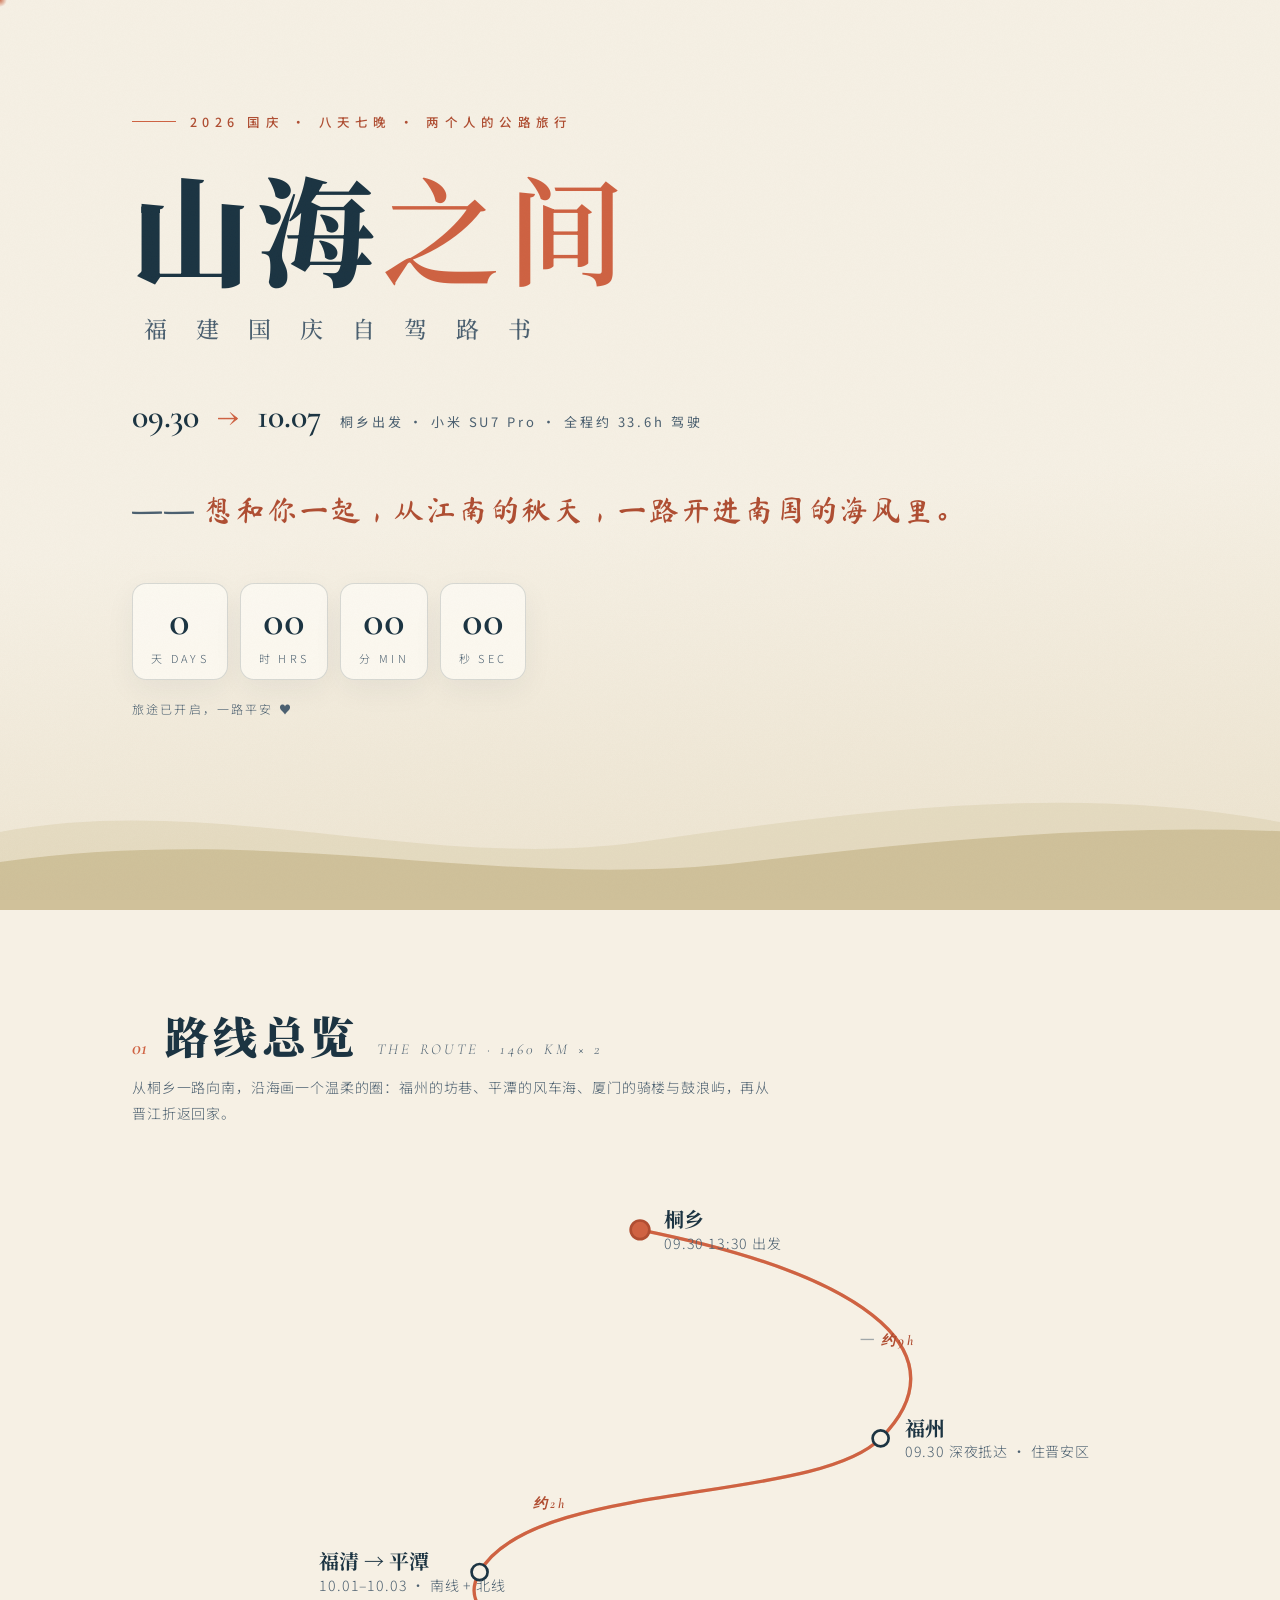
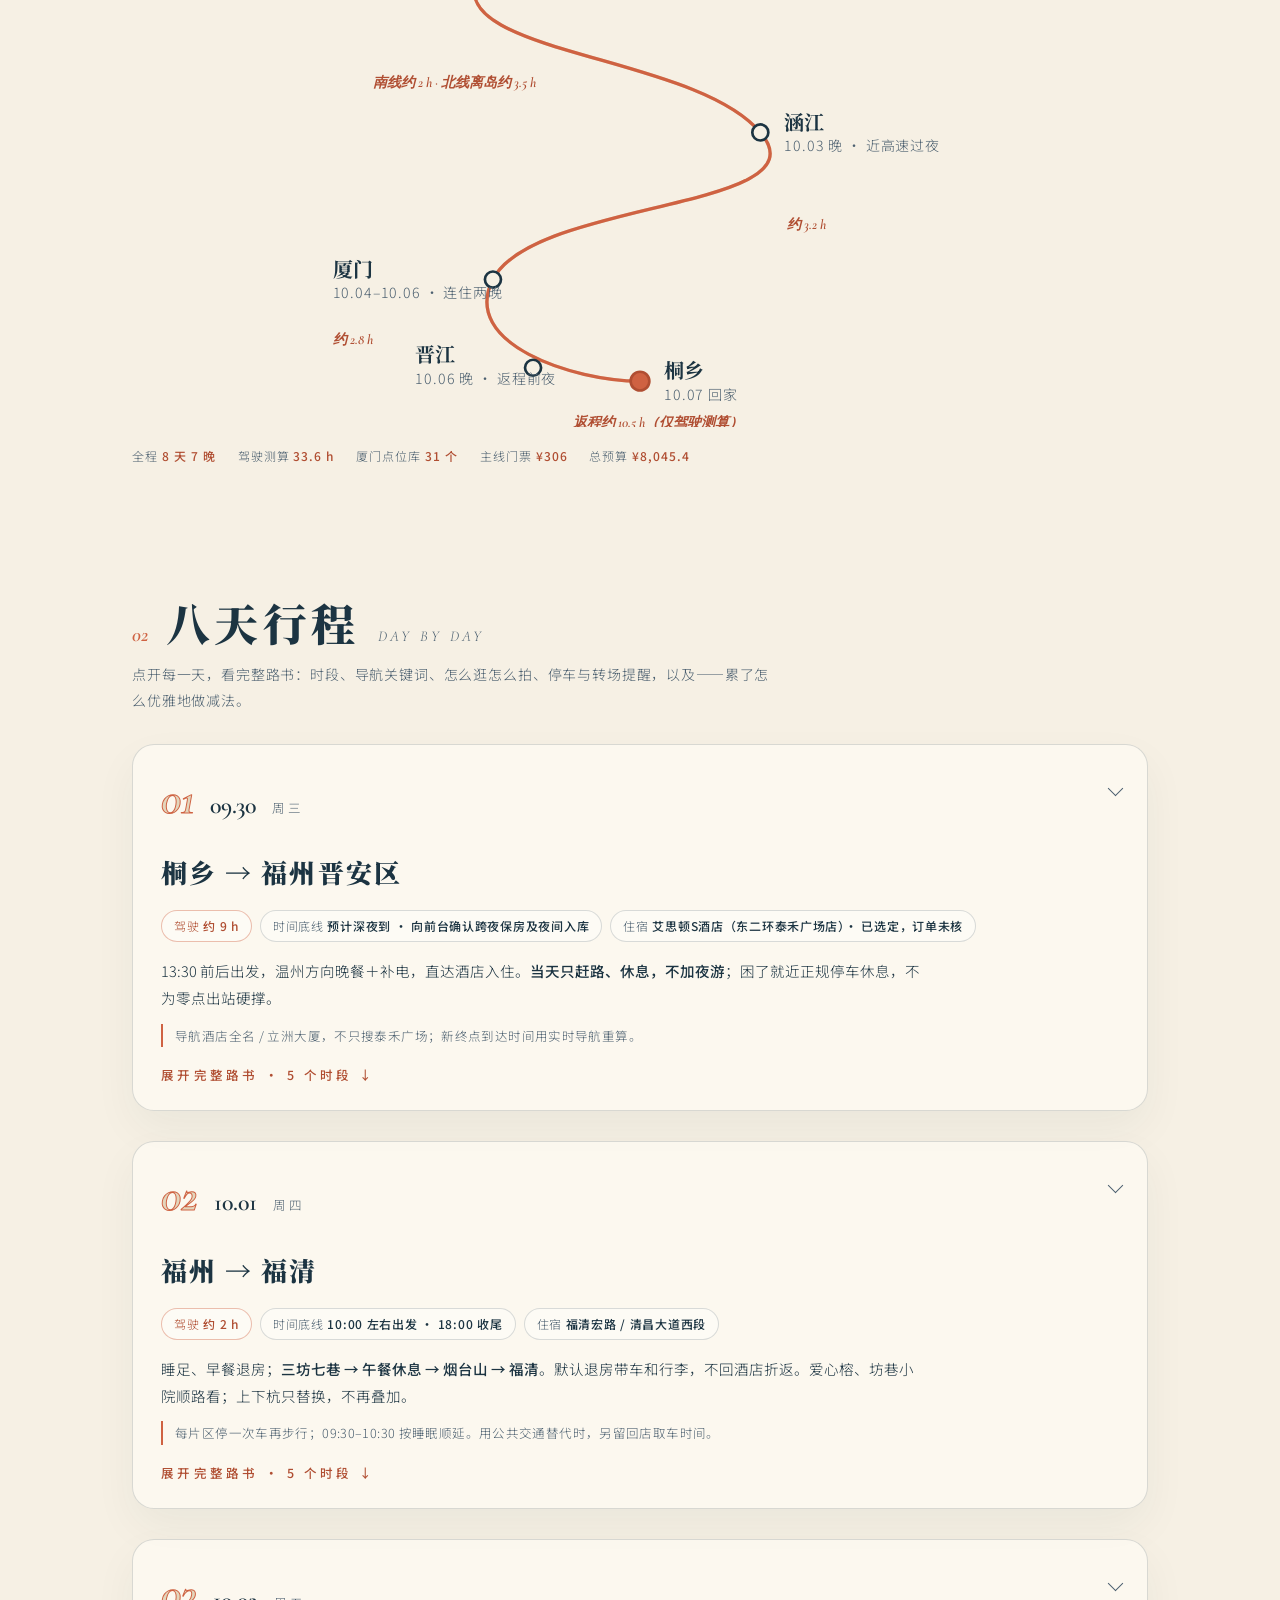
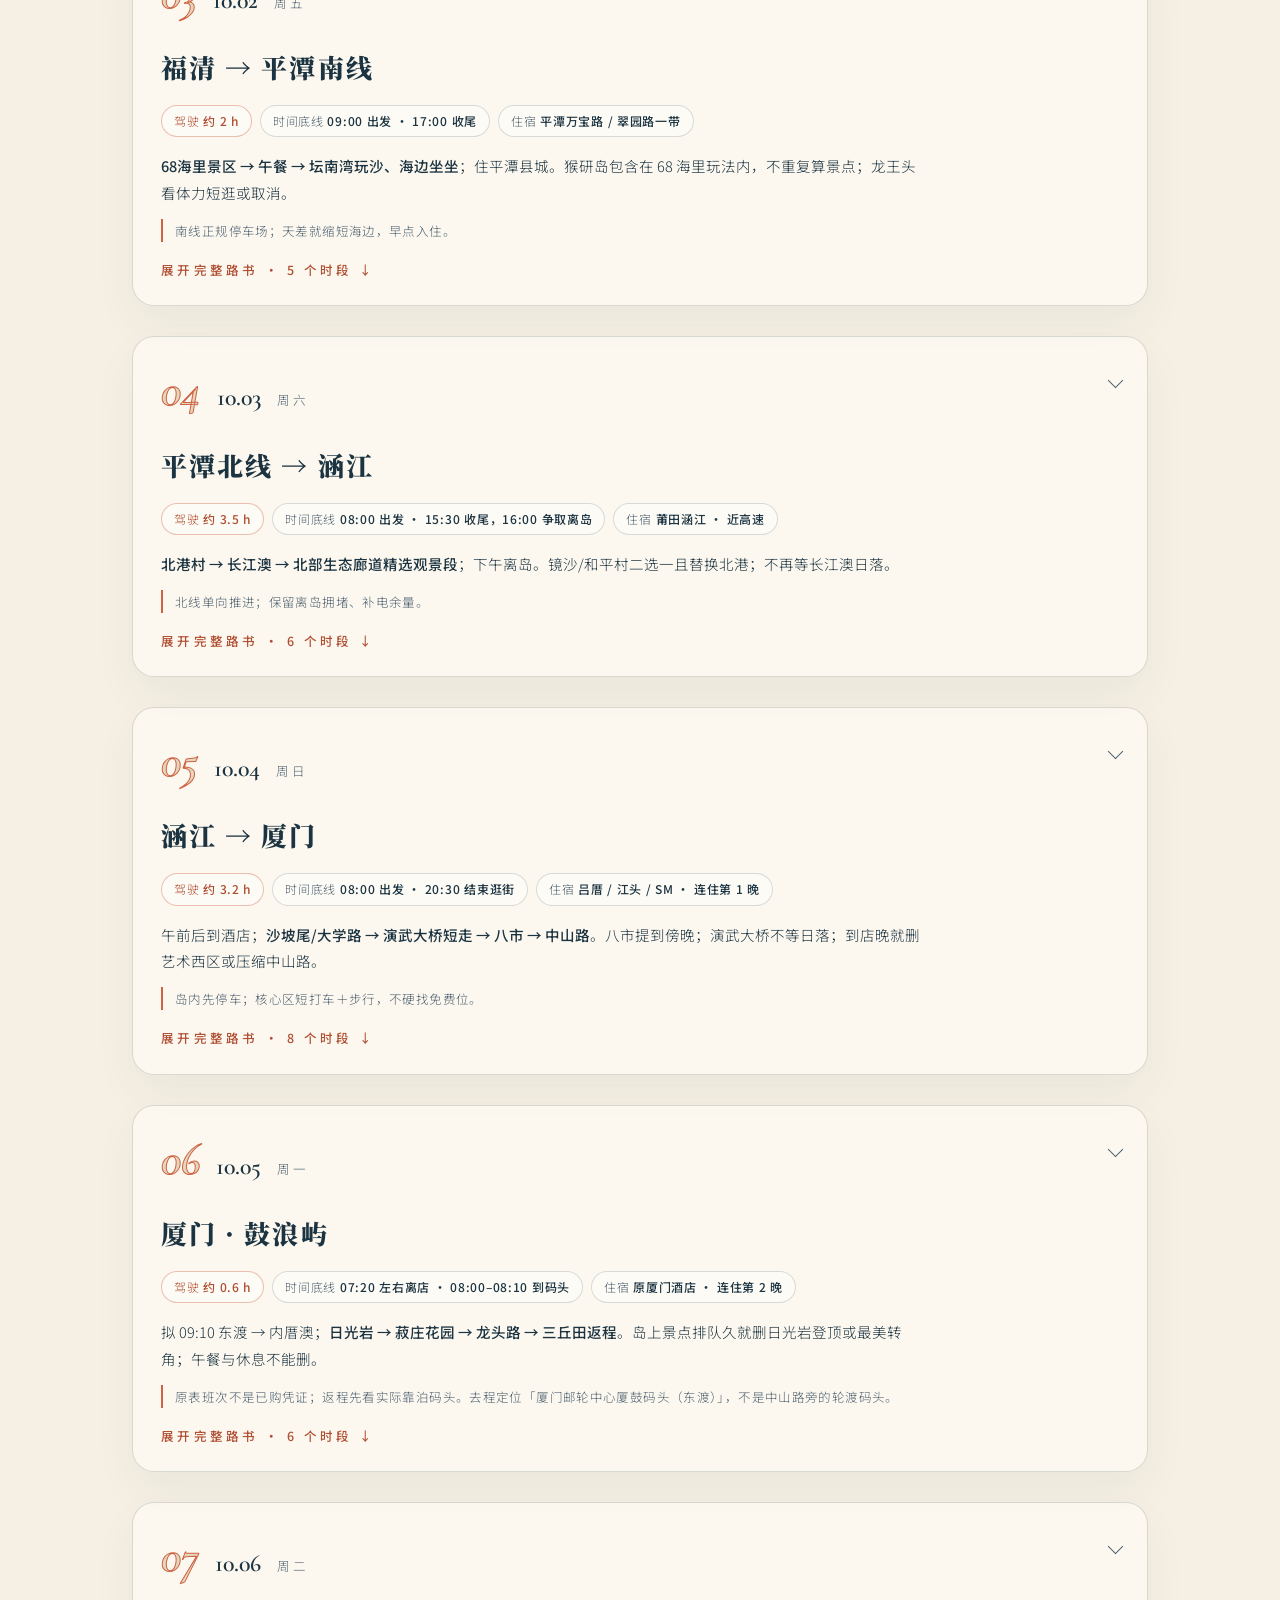
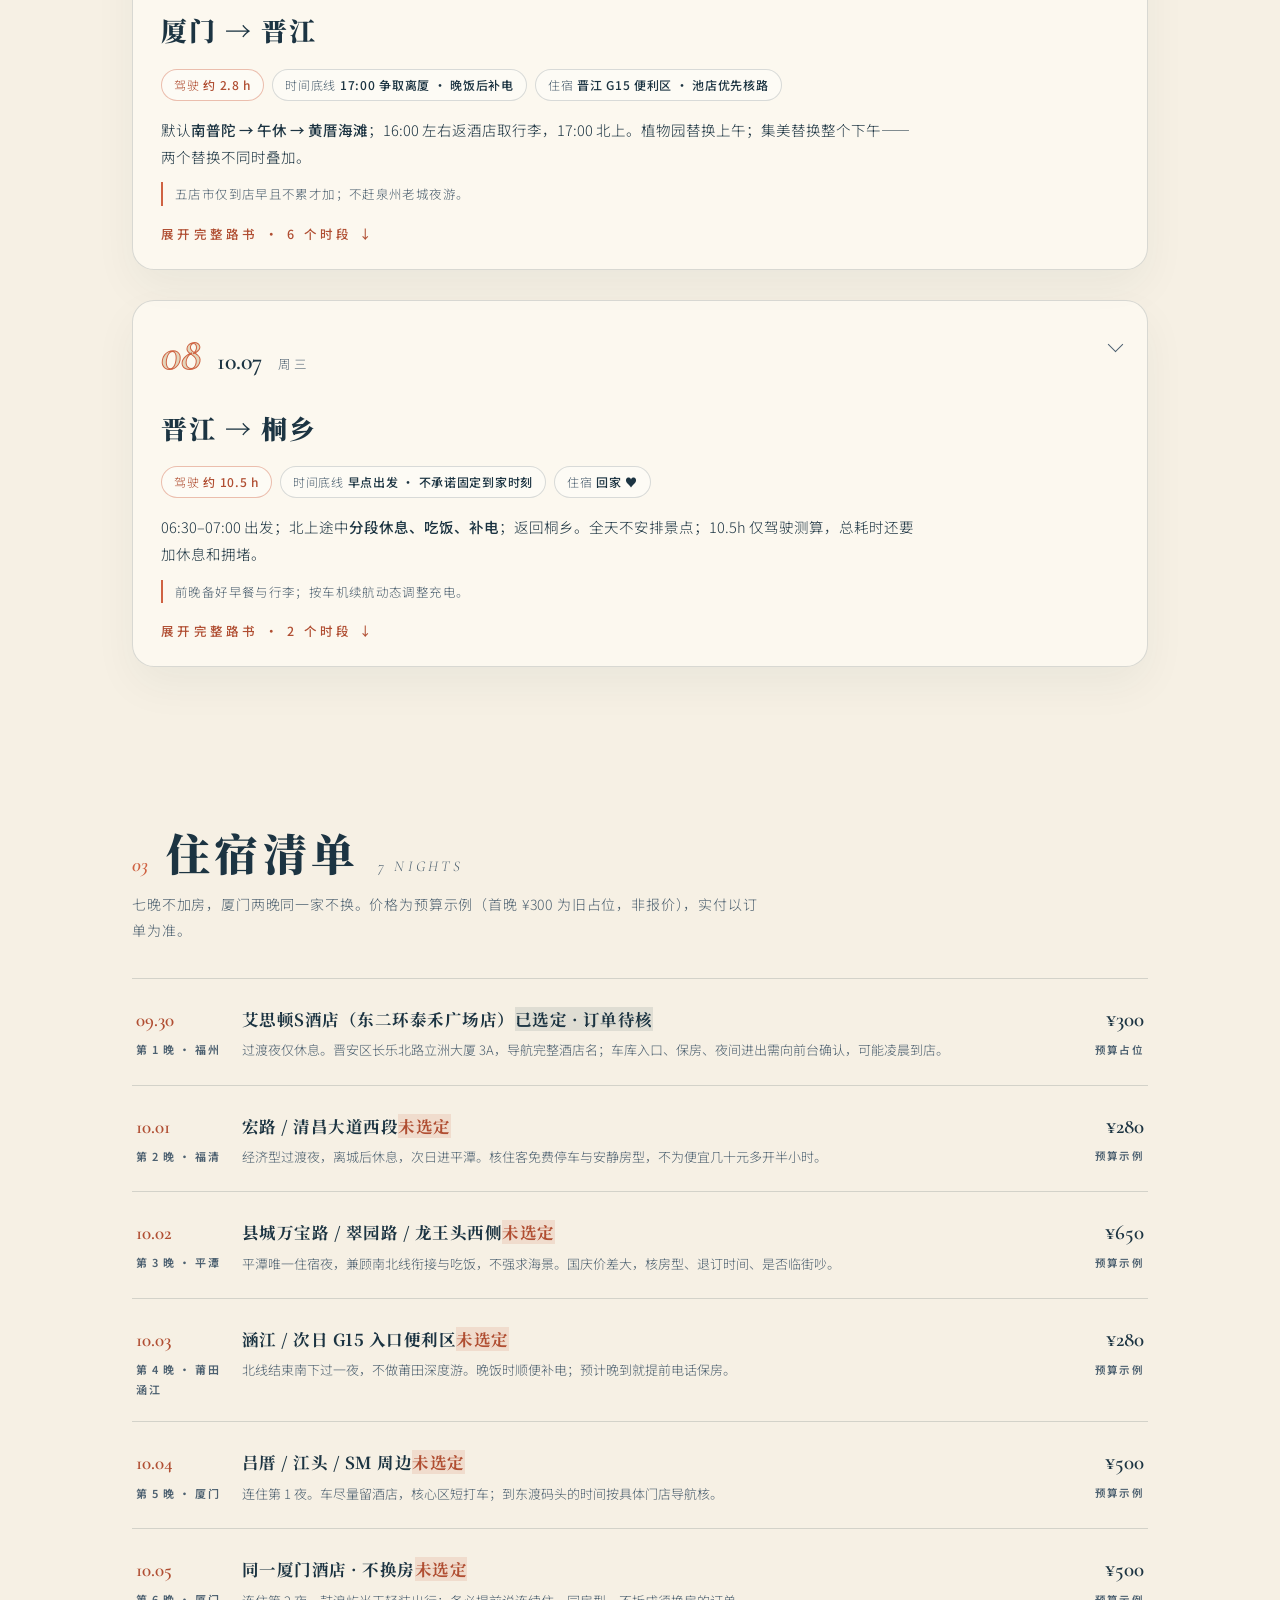
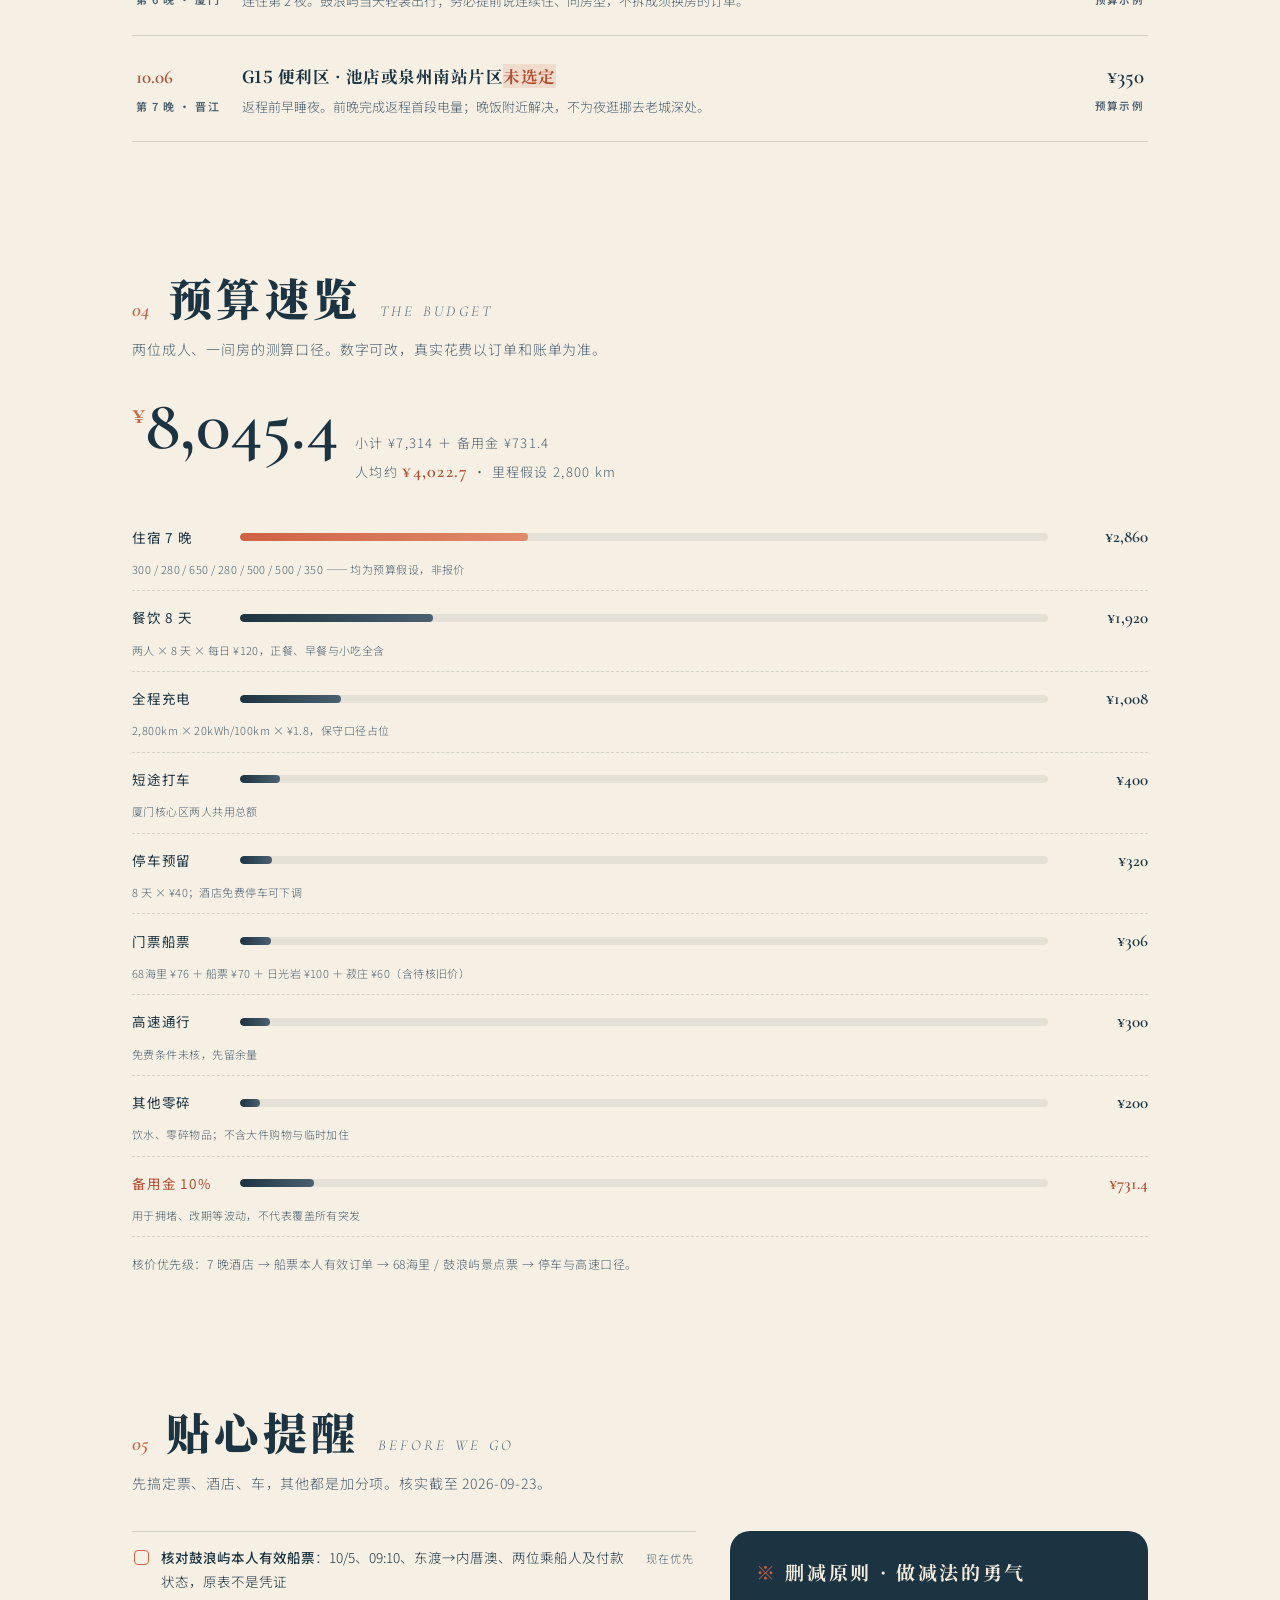
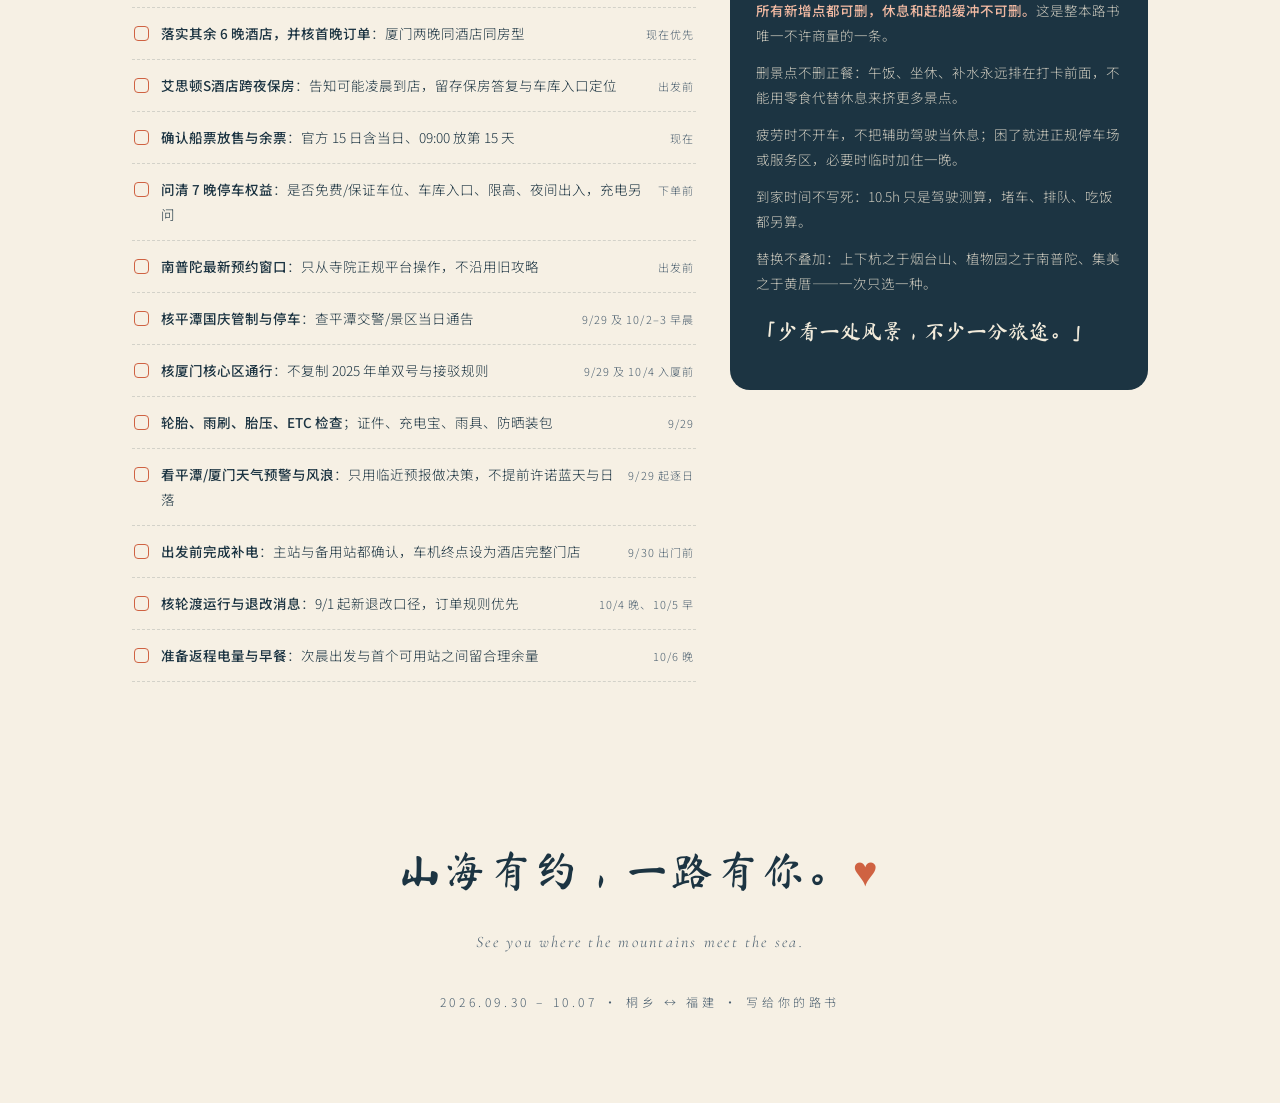
==== index.html @ c83869cd "福建国庆自驾路书 2026" ====
<!DOCTYPE html>
<html lang="zh-CN">
<head>
<meta charset="UTF-8">
<meta name="viewport" content="width=device-width, initial-scale=1.0">
<title>山海之间 · 福建国庆自驾路书 · 2026</title>
<meta name="description" content="2026.09.30–10.07 桐乡往返 · 福州 平潭 厦门 晋江 · 8天7晚自驾路书">
<link rel="preconnect" href="https://fonts.googleapis.com">
<link rel="preconnect" href="https://fonts.gstatic.com" crossorigin>
<link href="https://fonts.googleapis.com/css2?family=Noto+Serif+SC:wght@500;600;700;900&family=Noto+Sans+SC:wght@300;400;500;700&family=Ma+Shan+Zheng&family=Cormorant+Garamond:ital,wght@0,500;0,600;1,500;1,600&display=swap" rel="stylesheet">
<style>
:root{
  --paper:#f6f0e4;
  --paper-2:#efe6d3;
  --ink:#1c3442;
  --ink-deep:#122634;
  --ink-soft:#4c6070;
  --coral:#cf6242;
  --coral-deep:#b04e32;
  --sand:#e3d6bc;
  --line:rgba(28,52,66,.16);
  --serif:'Noto Serif SC',serif;
  --sans:'Noto Sans SC',sans-serif;
  --hand:'Ma Shan Zheng',cursive;
  --latin:'Cormorant Garamond',serif;
}
*{margin:0;padding:0;box-sizing:border-box}
html{scroll-behavior:smooth}
body{
  background:var(--paper);
  color:var(--ink);
  font-family:var(--sans);
  font-weight:300;
  line-height:1.85;
  overflow-x:hidden;
}
body::before{
  content:"";position:fixed;inset:0;z-index:120;pointer-events:none;opacity:.5;
  background-image:url("data:image/svg+xml,%3Csvg xmlns='http://www.w3.org/2000/svg' width='180' height='180'%3E%3Cfilter id='n'%3E%3CfeTurbulence type='fractalNoise' baseFrequency='0.85' numOctaves='2' stitchTiles='stitch'/%3E%3CfeColorMatrix type='matrix' values='0 0 0 0 0.11 0 0 0 0 0.20 0 0 0 0 0.26 0 0 0 0.045 0'/%3E%3C/filter%3E%3Crect width='180' height='180' filter='url(%23n)'/%3E%3C/svg%3E");
}
::selection{background:var(--coral);color:var(--paper)}
h1,h2,h3,h4{font-family:var(--serif);font-weight:700;line-height:1.35}
.num{font-family:var(--latin);font-weight:600}
.hand{font-family:var(--hand)}
a{color:var(--coral-deep);text-decoration:none}
.wrap{max-width:1060px;margin:0 auto;padding:0 22px}
section{scroll-margin-top:84px}

/* ---------- reveal ---------- */
.rv{opacity:0;transform:translateY(34px);transition:opacity .9s cubic-bezier(.19,1,.22,1),transform .9s cubic-bezier(.19,1,.22,1)}
.rv.on{opacity:1;transform:none}
.rv-d1{transition-delay:.08s}.rv-d2{transition-delay:.16s}.rv-d3{transition-delay:.24s}

/* ---------- cursor dot ---------- */
#dot{position:fixed;top:0;left:0;width:14px;height:14px;border-radius:50%;
  background:radial-gradient(circle,rgba(207,98,66,.85),rgba(207,98,66,0) 70%);
  pointer-events:none;z-index:130;transform:translate(-50%,-50%);mix-blend-mode:multiply;
  transition:width .25s,height .25s;display:none}
@media(hover:hover) and (pointer:fine){#dot{display:block}}

/* ---------- top nav ---------- */
#topnav{position:fixed;top:0;left:0;right:0;z-index:100;
  background:rgba(246,240,228,.86);backdrop-filter:blur(10px);-webkit-backdrop-filter:blur(10px);
  border-bottom:1px solid var(--line);transform:translateY(-100%);transition:transform .5s cubic-bezier(.19,1,.22,1)}
#topnav.show{transform:none}
#topnav .bar{max-width:1060px;margin:0 auto;padding:0 16px;height:54px;display:flex;align-items:center;gap:14px;overflow-x:auto;scrollbar-width:none}
#topnav .bar::-webkit-scrollbar{display:none}
#topnav .brand{font-family:var(--serif);font-weight:900;font-size:15px;letter-spacing:.14em;white-space:nowrap;color:var(--ink)}
#topnav .brand em{font-family:var(--latin);font-style:italic;color:var(--coral);font-weight:600}
#topnav a.nl{font-size:12.5px;letter-spacing:.08em;color:var(--ink-soft);white-space:nowrap;padding:4px 8px;border-radius:20px;transition:color .3s,background .3s}
#topnav a.nl:hover{color:var(--coral-deep)}
#topnav a.nl.act{background:var(--ink);color:var(--paper)}
#topnav .sep{width:1px;height:18px;background:var(--line);flex:none}

/* ---------- hero ---------- */
#hero{min-height:100svh;display:flex;flex-direction:column;justify-content:center;position:relative;overflow:hidden;
  background:linear-gradient(175deg,var(--paper) 0%,var(--paper) 55%,#ece2cd 100%)}
#hero .inner{position:relative;z-index:3;padding:110px 22px 190px;max-width:1060px;margin:0 auto;width:100%}
.kicker{display:flex;align-items:center;gap:14px;font-size:12.5px;letter-spacing:.42em;color:var(--coral-deep);font-weight:500;margin-bottom:26px}
.kicker::before{content:"";width:44px;height:1px;background:var(--coral)}
#hero h1{font-size:clamp(46px,11vw,118px);font-weight:900;letter-spacing:.06em;line-height:1.14}
#hero h1 .thin{color:var(--coral);font-weight:600}
#hero .sub{font-family:var(--serif);font-weight:500;font-size:clamp(16px,3.4vw,23px);letter-spacing:.5em;color:var(--ink-soft);margin-top:14px;text-indent:.5em}
#hero .dates{margin-top:36px;display:flex;flex-wrap:wrap;align-items:baseline;gap:10px 18px;font-family:var(--latin);font-size:clamp(22px,5vw,34px);font-weight:600;color:var(--ink)}
#hero .dates .arrow{color:var(--coral);font-style:italic}
#hero .dates .zh{font-family:var(--sans);font-size:13px;letter-spacing:.22em;color:var(--ink-soft);font-weight:400}
#hero .love{margin-top:34px;font-family:var(--hand);font-size:clamp(21px,4.6vw,30px);color:var(--coral-deep);letter-spacing:.06em}
#hero .love::before{content:"—— ";color:var(--ink-soft)}
/* countdown */
#cd{margin-top:44px;display:flex;gap:12px;flex-wrap:wrap;align-items:flex-end}
#cd .cell{background:rgba(255,252,246,.72);border:1px solid var(--line);border-radius:14px;padding:14px 18px 11px;min-width:86px;text-align:center;box-shadow:0 10px 30px rgba(28,52,66,.06)}
#cd .v{font-family:var(--latin);font-size:clamp(30px,6vw,42px);font-weight:600;line-height:1.1;color:var(--ink);font-variant-numeric:tabular-nums}
#cd .l{font-size:11px;letter-spacing:.3em;color:var(--ink-soft);margin-top:4px}
#cd .cap{width:100%;font-size:12px;letter-spacing:.18em;color:var(--ink-soft);margin-top:6px}
/* hero waves */
.waves{position:absolute;left:0;right:0;bottom:-2px;height:190px;z-index:2;pointer-events:none}
.wave{position:absolute;bottom:0;left:0;width:200%;height:100%}
.wave svg{width:100%;height:100%;display:block}
.w1{animation:drift 26s linear infinite;opacity:.5}
.w2{animation:drift 17s linear infinite reverse;opacity:.85}
@keyframes drift{from{transform:translateX(0)}to{transform:translateX(-50%)}}
/* hero entrance */
.e0,.e1,.e2,.e3,.e4,.e5{opacity:0;transform:translateY(30px)}
body.go .e0{animation:rise 1s .15s cubic-bezier(.19,1,.22,1) forwards}
body.go .e1{animation:rise 1.1s .35s cubic-bezier(.19,1,.22,1) forwards}
body.go .e2{animation:rise 1.1s .55s cubic-bezier(.19,1,.22,1) forwards}
body.go .e3{animation:rise 1.1s .75s cubic-bezier(.19,1,.22,1) forwards}
body.go .e4{animation:rise 1.1s .95s cubic-bezier(.19,1,.22,1) forwards}
body.go .e5{animation:rise 1.1s 1.15s cubic-bezier(.19,1,.22,1) forwards}
@keyframes rise{to{opacity:1;transform:none}}

/* ---------- section heads ---------- */
.sec{padding:96px 0 30px}
.sec-head{display:flex;align-items:baseline;gap:18px;flex-wrap:wrap;margin-bottom:8px}
.sec-head .no{font-family:var(--latin);font-style:italic;font-size:20px;color:var(--coral);font-weight:600}
.sec-head h2{font-size:clamp(28px,5.4vw,44px);font-weight:900;letter-spacing:.1em}
.sec-head .en{font-family:var(--latin);font-style:italic;font-size:15px;letter-spacing:.22em;color:var(--ink-soft)}
.sec-sub{font-size:14px;color:var(--ink-soft);letter-spacing:.06em;max-width:640px}

/* ---------- route map ---------- */
#route .mapbox{position:relative;margin-top:44px}
@media(max-width:640px){
  .kicker{letter-spacing:.28em;font-size:11.5px;flex-wrap:wrap}
  #route .mapbox{overflow-x:auto;padding-bottom:8px}
  #routesvg{min-width:600px}
}
#routesvg{width:100%;height:auto;display:block}
#routesvg .track{stroke:var(--sand);stroke-width:2.5;fill:none;stroke-linecap:round}
#routesvg .flow{stroke:var(--coral);stroke-width:2.5;fill:none;stroke-linecap:round;
  stroke-dasharray:2200;stroke-dashoffset:2200;transition:stroke-dashoffset 3.4s cubic-bezier(.4,0,.2,1) .3s}
#route.drawn .flow{stroke-dashoffset:0}
#routesvg .node{fill:var(--paper);stroke:var(--ink);stroke-width:2}
#routesvg .node.c{fill:var(--coral);stroke:var(--coral-deep)}
#routesvg text{font-family:var(--sans);fill:var(--ink)}
#routesvg .t-city{font-size:15px;font-weight:700;font-family:var(--serif)}
#routesvg .t-date{font-size:10.5px;fill:var(--ink-soft);letter-spacing:.06em}
#routesvg .t-h{font-size:10.5px;fill:var(--coral-deep);font-family:var(--latin);font-style:italic;font-weight:600}
#routesvg .tick{stroke:var(--ink-soft);stroke-width:1;opacity:.5}
.rlegend{display:flex;flex-wrap:wrap;gap:8px 22px;margin-top:18px;font-size:12px;color:var(--ink-soft);letter-spacing:.08em}
.rlegend b{color:var(--coral-deep);font-weight:500}

/* ---------- day cards ---------- */
.day{background:rgba(255,252,245,.66);border:1px solid var(--line);border-radius:22px;
  margin:30px 0;overflow:hidden;box-shadow:0 18px 44px rgba(28,52,66,.05);
  transition:box-shadow .5s,opacity .9s cubic-bezier(.19,1,.22,1),transform .9s cubic-bezier(.19,1,.22,1)}
.day:hover{box-shadow:0 26px 60px rgba(28,52,66,.1)}
.day-top{padding:30px 28px 24px;cursor:pointer;position:relative}
.day-top::after{content:"";position:absolute;right:26px;top:38px;width:10px;height:10px;
  border-right:1.6px solid var(--ink-soft);border-bottom:1.6px solid var(--ink-soft);
  transform:rotate(45deg);transition:transform .45s}
.day.open .day-top::after{transform:rotate(225deg) translate(-3px,-3px)}
.day-head{display:flex;align-items:baseline;gap:16px;flex-wrap:wrap}
.day-head .dno{font-family:var(--latin);font-style:italic;font-size:clamp(34px,6vw,46px);font-weight:600;color:var(--sand);line-height:1;-webkit-text-stroke:1px var(--coral)}
.day-head .dt{font-family:var(--latin);font-size:clamp(18px,3.6vw,24px);font-weight:600}
.day-head .wk{font-size:12.5px;color:var(--ink-soft);letter-spacing:.2em}
.day-head .city{font-family:var(--serif);font-weight:900;font-size:clamp(19px,4vw,26px);letter-spacing:.08em;width:100%;margin-top:4px}
.chips{display:flex;flex-wrap:wrap;gap:8px;margin-top:14px}
.chip{font-size:12px;letter-spacing:.06em;padding:4px 12px;border-radius:20px;border:1px solid var(--line);color:var(--ink-soft);background:rgba(255,255,255,.4)}
.chip b{color:var(--ink);font-weight:500}
.chip.c{border-color:rgba(207,98,66,.4);color:var(--coral-deep)}
.chip.c b{color:var(--coral-deep)}
.day-plan{margin-top:16px;font-size:14.5px;max-width:760px}
.day-plan b{font-weight:500}
.day-note{margin-top:12px;font-size:12.5px;color:var(--ink-soft);border-left:2px solid var(--coral);padding-left:12px;letter-spacing:.03em}
.more{margin-top:16px;font-size:12.5px;letter-spacing:.26em;color:var(--coral-deep);font-weight:500}
.day-body{max-height:0;overflow:hidden;transition:max-height .8s cubic-bezier(.4,0,.2,1)}
.day-body-in{padding:4px 28px 30px;border-top:1px dashed var(--line)}
.seg{padding:20px 0 18px;border-bottom:1px dashed var(--line)}
.seg:last-child{border-bottom:none}
.seg-head{display:flex;align-items:baseline;gap:12px;flex-wrap:wrap}
.seg-head .tm{font-family:var(--latin);font-weight:600;font-size:15.5px;color:var(--coral-deep);white-space:nowrap}
.seg-head .kw{font-family:var(--serif);font-weight:700;font-size:15.5px;letter-spacing:.04em}
.seg-head .md{margin-left:auto;font-size:11px;letter-spacing:.14em;color:var(--ink-soft);border:1px solid var(--line);border-radius:14px;padding:2px 10px;white-space:nowrap}
.seg-act{margin-top:8px;font-size:14px;font-weight:400}
.seg-grid{display:grid;grid-template-columns:1fr 1fr;gap:10px 26px;margin-top:10px}
.seg-item{font-size:13px;color:var(--ink-soft)}
.seg-item .tag{display:inline-block;font-size:10.5px;letter-spacing:.2em;color:var(--paper);background:var(--ink);border-radius:4px;padding:1px 8px;margin-right:8px;vertical-align:1px}
.seg-cut{margin-top:12px;background:linear-gradient(90deg,rgba(207,98,66,.09),rgba(207,98,66,.02));
  border:1px solid rgba(207,98,66,.25);border-radius:12px;padding:12px 16px;font-size:13px;color:var(--coral-deep)}
.seg-cut .tag{display:inline-block;font-size:10.5px;letter-spacing:.2em;color:var(--paper);background:var(--coral);border-radius:4px;padding:1px 8px;margin-right:8px;vertical-align:1px}
@media(max-width:640px){.seg-grid{grid-template-columns:1fr}.seg-head .md{margin-left:0}}

/* ---------- hotels ---------- */
.ht{border-top:1px solid var(--line)}
.ht-row{display:grid;grid-template-columns:86px 1fr auto;gap:8px 20px;padding:22px 4px;border-bottom:1px solid var(--line);align-items:baseline;transition:background .4s}
.ht-row:hover{background:rgba(255,252,245,.7)}
.ht-d{font-family:var(--latin);font-weight:600;font-size:19px;color:var(--coral-deep)}
.ht-d small{display:block;font-family:var(--sans);font-size:11px;color:var(--ink-soft);letter-spacing:.14em;margin-top:2px}
.ht-nm{font-family:var(--serif);font-weight:700;font-size:16.5px;letter-spacing:.03em}
.ht-ds{font-size:13px;color:var(--ink-soft);margin-top:4px}
.ht-ds .st{display:inline-block;font-size:11px;letter-spacing:.1em;border-radius:12px;padding:1px 10px;margin-left:8px;vertical-align:1px}
.st.ok{background:rgba(28,52,66,.1);color:var(--ink)}
.st.no{background:rgba(207,98,66,.14);color:var(--coral-deep)}
.ht-pr{font-family:var(--latin);font-weight:600;font-size:21px;text-align:right}
.ht-pr small{display:block;font-family:var(--sans);font-size:10.5px;color:var(--ink-soft);letter-spacing:.12em}
@media(max-width:600px){.ht-row{grid-template-columns:1fr auto}.ht-d{grid-column:1/-1}}

/* ---------- budget ---------- */
#budget .total{display:flex;align-items:baseline;gap:16px;flex-wrap:wrap;margin:26px 0 8px}
#budget .total .amt{font-family:var(--latin);font-weight:600;font-size:clamp(44px,9vw,72px);color:var(--ink);line-height:1}
#budget .total .amt sup{font-size:.38em;color:var(--coral)}
#budget .total .per{font-size:13px;color:var(--ink-soft);letter-spacing:.1em}
#budget .total .per b{font-family:var(--latin);font-size:18px;color:var(--coral-deep);font-weight:600}
.bar-row{display:grid;grid-template-columns:92px 1fr 84px;gap:6px 16px;align-items:center;padding:11px 0;border-bottom:1px dashed var(--line)}
.bar-row .bn{font-size:13.5px;font-weight:400;letter-spacing:.06em}
.bar-row .bnote{font-size:11px;color:var(--ink-soft);grid-column:1/-1;letter-spacing:.04em}
.bar-row .bv{font-family:var(--latin);font-weight:600;font-size:17px;text-align:right}
.bar{height:8px;border-radius:6px;background:rgba(28,52,66,.08);overflow:hidden}
.bar i{display:block;height:100%;width:0;border-radius:6px;background:linear-gradient(90deg,var(--ink),var(--ink-soft));transition:width 1.3s cubic-bezier(.19,1,.22,1)}
.bar-row.hot .bar i{background:linear-gradient(90deg,var(--coral),#e08a6a)}
.bar-row.sub .bv,.bar-row.sub .bn{color:var(--coral-deep)}
#budget .foot{margin-top:16px;font-size:12px;color:var(--ink-soft);letter-spacing:.04em}

/* ---------- tips ---------- */
.tips-grid{display:grid;grid-template-columns:1.35fr 1fr;gap:34px;margin-top:34px}
@media(max-width:760px){.tips-grid{grid-template-columns:1fr}}
.todo{border-top:1px solid var(--line)}
.todo li{list-style:none;display:flex;gap:12px;padding:13px 2px;border-bottom:1px dashed var(--line);font-size:13.5px;align-items:baseline}
.todo li .box{flex:none;width:15px;height:15px;border:1.5px solid var(--coral);border-radius:4px;transform:translateY(2px)}
.todo li .wh{margin-left:auto;flex:none;font-size:11px;color:var(--ink-soft);letter-spacing:.1em;white-space:nowrap}
.todo li b{font-weight:500}
.rules{background:var(--ink);color:#e9e2d2;border-radius:20px;padding:28px 26px;align-self:start;position:sticky;top:84px}
.rules h3{color:#f3ecdc;font-size:19px;letter-spacing:.14em;margin-bottom:14px}
.rules h3::before{content:"※ ";color:var(--coral)}
.rules p{font-size:13.5px;color:rgba(233,226,210,.86);margin-bottom:12px}
.rules p b{color:#f0b9a2;font-weight:500}
.rules .big{font-family:var(--hand);font-size:21px;color:#f3ecdc;margin-top:18px;line-height:1.7}

/* ---------- footer ---------- */
#fin{padding:120px 0 90px;text-align:center;position:relative;overflow:hidden}
#fin .q1{font-family:var(--hand);font-size:clamp(26px,6vw,42px);color:var(--ink);letter-spacing:.08em}
#fin .q2{margin-top:18px;font-family:var(--latin);font-style:italic;font-size:16px;color:var(--ink-soft);letter-spacing:.14em}
#fin .sig{margin-top:34px;font-size:12px;letter-spacing:.3em;color:var(--ink-soft)}
#fin .heart{display:inline-block;color:var(--coral);animation:beat 2.4s ease-in-out infinite;transform-origin:center}
@keyframes beat{0%,100%{transform:scale(1)}12%{transform:scale(1.18)}24%{transform:scale(1)}}
@media(prefers-reduced-motion:reduce){
  *,*::before,*::after{animation-duration:.01ms!important;transition-duration:.01ms!important}
  html{scroll-behavior:auto}
  .rv,.e0,.e1,.e2,.e3,.e4,.e5{opacity:1!important;transform:none!important}
}
</style>
</head>
<body>
<div id="dot"></div>

<nav id="topnav"><div class="bar">
  <span class="brand">山海之间 <em>Fujian 2026</em></span>
  <span class="sep"></span>
  <a class="nl" href="#route" data-spy="route">路线</a>
  <a class="nl" href="#d1" data-spy="d1">D1</a>
  <a class="nl" href="#d2" data-spy="d2">D2</a>
  <a class="nl" href="#d3" data-spy="d3">D3</a>
  <a class="nl" href="#d4" data-spy="d4">D4</a>
  <a class="nl" href="#d5" data-spy="d5">D5</a>
  <a class="nl" href="#d6" data-spy="d6">D6</a>
  <a class="nl" href="#d7" data-spy="d7">D7</a>
  <a class="nl" href="#d8" data-spy="d8">D8</a>
  <span class="sep"></span>
  <a class="nl" href="#stay" data-spy="stay">住宿</a>
  <a class="nl" href="#budget" data-spy="budget">预算</a>
  <a class="nl" href="#tips" data-spy="tips">提醒</a>
</div></nav>

<!-- ================= HERO ================= -->
<header id="hero">
  <div class="inner">
    <p class="kicker e0">2026 国庆 · 八天七晚 · 两个人的公路旅行</p>
    <h1 class="e1">山海<span class="thin">之间</span></h1>
    <p class="sub e2">福 建 国 庆 自 驾 路 书</p>
    <div class="dates e3">
      <span>09.30</span><span class="arrow">→</span><span>10.07</span>
      <span class="zh">桐乡出发 · 小米 SU7 Pro · 全程约 33.6h 驾驶</span>
    </div>
    <p class="love e4">想和你一起，从江南的秋天，一路开进南国的海风里。</p>
    <div id="cd" class="e5">
      <div class="cell"><div class="v" id="cd-d">--</div><div class="l">天 DAYS</div></div>
      <div class="cell"><div class="v" id="cd-h">--</div><div class="l">时 HRS</div></div>
      <div class="cell"><div class="v" id="cd-m">--</div><div class="l">分 MIN</div></div>
      <div class="cell"><div class="v" id="cd-s">--</div><div class="l">秒 SEC</div></div>
      <p class="cap" id="cd-cap">距 9 月 30 日 13:30 出发</p>
    </div>
  </div>
  <div class="waves">
    <div class="wave w1"><svg viewBox="0 0 1440 190" preserveAspectRatio="none"><path d="M0,110 C120,70 240,150 360,120 C480,90 600,60 720,100 C840,140 960,150 1080,110 C1200,70 1320,90 1440,120 L1440,190 L0,190 Z" fill="#dccfae"/></svg></div>
    <div class="wave w2"><svg viewBox="0 0 1440 190" preserveAspectRatio="none"><path d="M0,140 C160,100 280,170 420,140 C560,110 700,90 840,130 C980,170 1100,160 1240,130 C1330,110 1400,120 1440,135 L1440,190 L0,190 Z" fill="#cdbd93"/></svg></div>
  </div>
</header>

<!-- ================= ROUTE ================= -->
<section id="route" class="sec"><div class="wrap">
  <div class="sec-head rv"><span class="no">01</span><h2>路线总览</h2><span class="en">THE ROUTE · 1460 KM × 2</span></div>
  <p class="sec-sub rv rv-d1">从桐乡一路向南，沿海画一个温柔的圈：福州的坊巷、平潭的风车海、厦门的骑楼与鼓浪屿，再从晋江折返回家。</p>
  <div class="mapbox rv rv-d2">
    <svg id="routesvg" viewBox="0 0 760 640" role="img" aria-label="自驾路线图">
      <path class="track" d="M380,44 C560,80 620,140 560,200 C510,250 300,230 260,300 C225,362 420,360 470,420 C520,478 300,470 270,530 C245,578 330,606 380,606"/>
      <path class="flow"  d="M380,44 C560,80 620,140 560,200 C510,250 300,230 260,300 C225,362 420,360 470,420 C520,478 300,470 270,530 C245,578 330,606 380,606"/>
      <g class="nd"><circle class="node c" cx="380" cy="44" r="7"/><text class="t-city" x="398" y="42">桐乡</text><text class="t-date" x="398" y="58">09.30 13:30 出发</text></g>
      <g class="nd"><circle class="node" cx="560" cy="200" r="6"/><text class="t-city" x="578" y="198">福州</text><text class="t-date" x="578" y="214">09.30 深夜抵达 · 住晋安区</text></g>
      <g class="nd"><circle class="node" cx="260" cy="300" r="6"/><text class="t-city" x="140" y="298">福清 → 平潭</text><text class="t-date" x="140" y="314">10.01–10.03 · 南线 + 北线</text></g>
      <g class="nd"><circle class="node" cx="470" cy="420" r="6"/><text class="t-city" x="488" y="418">涵江</text><text class="t-date" x="488" y="434">10.03 晚 · 近高速过夜</text></g>
      <g class="nd"><circle class="node" cx="270" cy="530" r="6"/><text class="t-city" x="150" y="528">厦门</text><text class="t-date" x="150" y="544">10.04–10.06 · 连住两晚</text></g>
      <g class="nd"><circle class="node" cx="300" cy="596" r="6"/><text class="t-city" x="212" y="592">晋江</text><text class="t-date" x="212" y="608">10.06 晚 · 返程前夜</text></g>
      <g class="nd"><circle class="node c" cx="380" cy="606" r="7"/><text class="t-city" x="398" y="604">桐乡</text><text class="t-date" x="398" y="620">10.07 回家</text></g>
      <g class="lg">
        <text class="t-h" x="560" y="130">约 9 h</text><line class="tick" x1="545" y1="126" x2="555" y2="126"/>
        <text class="t-h" x="300" y="252">约 2 h</text>
        <text class="t-h" x="180" y="386">南线约 2 h · 北线离岛约 3.5 h</text>
        <text class="t-h" x="490" y="492">约 3.2 h</text>
        <text class="t-h" x="150" y="578">约 2.8 h</text>
        <text class="t-h" x="330" y="640">返程约 10.5 h（仅驾驶测算）</text>
      </g>
    </svg>
  </div>
  <div class="rlegend rv rv-d3">
    <span>全程 <b>8 天 7 晚</b></span><span>驾驶测算 <b>33.6 h</b></span><span>厦门点位库 <b>31 个</b></span><span>主线门票 <b>¥306</b></span><span>总预算 <b>¥8,045.4</b></span>
  </div>
</div></section>

<!-- ================= DAYS ================= -->
<section id="days" class="sec"><div class="wrap">
  <div class="sec-head rv"><span class="no">02</span><h2>八天行程</h2><span class="en">DAY BY DAY</span></div>
  <p class="sec-sub rv rv-d1">点开每一天，看完整路书：时段、导航关键词、怎么逛怎么拍、停车与转场提醒，以及——累了怎么优雅地做减法。</p>
  <div id="daylist"></div>
</div></section>

<!-- ================= STAY ================= -->
<section id="stay" class="sec"><div class="wrap">
  <div class="sec-head rv"><span class="no">03</span><h2>住宿清单</h2><span class="en">7 NIGHTS</span></div>
  <p class="sec-sub rv rv-d1">七晚不加房，厦门两晚同一家不换。价格为预算示例（首晚 ¥300 为旧占位，非报价），实付以订单为准。</p>
  <div class="ht rv rv-d2" style="margin-top:34px">
    <div class="ht-row"><div class="ht-d">09.30<small>第 1 晚 · 福州</small></div>
      <div><div class="ht-nm">艾思顿S酒店（东二环泰禾广场店）<span class="st ok">已选定 · 订单待核</span></div>
      <div class="ht-ds">过渡夜仅休息。晋安区长乐北路立洲大厦 3A，导航完整酒店名；车库入口、保房、夜间进出需向前台确认，可能凌晨到店。</div></div>
      <div class="ht-pr">¥300<small>预算占位</small></div></div>
    <div class="ht-row"><div class="ht-d">10.01<small>第 2 晚 · 福清</small></div>
      <div><div class="ht-nm">宏路 / 清昌大道西段<span class="st no">未选定</span></div>
      <div class="ht-ds">经济型过渡夜，离城后休息，次日进平潭。核住客免费停车与安静房型，不为便宜几十元多开半小时。</div></div>
      <div class="ht-pr">¥280<small>预算示例</small></div></div>
    <div class="ht-row"><div class="ht-d">10.02<small>第 3 晚 · 平潭</small></div>
      <div><div class="ht-nm">县城万宝路 / 翠园路 / 龙王头西侧<span class="st no">未选定</span></div>
      <div class="ht-ds">平潭唯一住宿夜，兼顾南北线衔接与吃饭，不强求海景。国庆价差大，核房型、退订时间、是否临街吵。</div></div>
      <div class="ht-pr">¥650<small>预算示例</small></div></div>
    <div class="ht-row"><div class="ht-d">10.03<small>第 4 晚 · 莆田涵江</small></div>
      <div><div class="ht-nm">涵江 / 次日 G15 入口便利区<span class="st no">未选定</span></div>
      <div class="ht-ds">北线结束南下过一夜，不做莆田深度游。晚饭时顺便补电；预计晚到就提前电话保房。</div></div>
      <div class="ht-pr">¥280<small>预算示例</small></div></div>
    <div class="ht-row"><div class="ht-d">10.04<small>第 5 晚 · 厦门</small></div>
      <div><div class="ht-nm">吕厝 / 江头 / SM 周边<span class="st no">未选定</span></div>
      <div class="ht-ds">连住第 1 夜。车尽量留酒店，核心区短打车；到东渡码头的时间按具体门店导航核。</div></div>
      <div class="ht-pr">¥500<small>预算示例</small></div></div>
    <div class="ht-row"><div class="ht-d">10.05<small>第 6 晚 · 厦门</small></div>
      <div><div class="ht-nm">同一厦门酒店 · 不换房<span class="st no">未选定</span></div>
      <div class="ht-ds">连住第 2 夜。鼓浪屿当天轻装出行；务必提前说连续住、同房型，不拆成须换房的订单。</div></div>
      <div class="ht-pr">¥500<small>预算示例</small></div></div>
    <div class="ht-row"><div class="ht-d">10.06<small>第 7 晚 · 晋江</small></div>
      <div><div class="ht-nm">G15 便利区 · 池店或泉州南站片区<span class="st no">未选定</span></div>
      <div class="ht-ds">返程前早睡夜。前晚完成返程首段电量；晚饭附近解决，不为夜逛挪去老城深处。</div></div>
      <div class="ht-pr">¥350<small>预算示例</small></div></div>
  </div>
</div></section>

<!-- ================= BUDGET ================= -->
<section id="budget" class="sec"><div class="wrap">
  <div class="sec-head rv"><span class="no">04</span><h2>预算速览</h2><span class="en">THE BUDGET</span></div>
  <p class="sec-sub rv rv-d1">两位成人、一间房的测算口径。数字可改，真实花费以订单和账单为准。</p>
  <div class="total rv rv-d2">
    <div class="amt"><sup>¥</sup>8,045.4</div>
    <div class="per">小计 ¥7,314 ＋ 备用金 ¥731.4<br>人均约 <b>¥4,022.7</b> · 里程假设 2,800 km</div>
  </div>
  <div id="bars" class="rv rv-d3" style="margin-top:22px">
    <div class="bar-row hot"><span class="bn">住宿 7 晚</span><div class="bar"><i data-w="35.6"></i></div><span class="bv">¥2,860</span><span class="bnote">300 / 280 / 650 / 280 / 500 / 500 / 350 —— 均为预算假设，非报价</span></div>
    <div class="bar-row"><span class="bn">餐饮 8 天</span><div class="bar"><i data-w="23.9"></i></div><span class="bv">¥1,920</span><span class="bnote">两人 × 8 天 × 每日 ¥120，正餐、早餐与小吃全含</span></div>
    <div class="bar-row"><span class="bn">全程充电</span><div class="bar"><i data-w="12.5"></i></div><span class="bv">¥1,008</span><span class="bnote">2,800km × 20kWh/100km × ¥1.8，保守口径占位</span></div>
    <div class="bar-row"><span class="bn">短途打车</span><div class="bar"><i data-w="5.0"></i></div><span class="bv">¥400</span><span class="bnote">厦门核心区两人共用总额</span></div>
    <div class="bar-row"><span class="bn">停车预留</span><div class="bar"><i data-w="4.0"></i></div><span class="bv">¥320</span><span class="bnote">8 天 × ¥40；酒店免费停车可下调</span></div>
    <div class="bar-row"><span class="bn">门票船票</span><div class="bar"><i data-w="3.8"></i></div><span class="bv">¥306</span><span class="bnote">68海里 ¥76 ＋ 船票 ¥70 ＋ 日光岩 ¥100 ＋ 菽庄 ¥60（含待核旧价）</span></div>
    <div class="bar-row"><span class="bn">高速通行</span><div class="bar"><i data-w="3.7"></i></div><span class="bv">¥300</span><span class="bnote">免费条件未核，先留余量</span></div>
    <div class="bar-row"><span class="bn">其他零碎</span><div class="bar"><i data-w="2.5"></i></div><span class="bv">¥200</span><span class="bnote">饮水、零碎物品；不含大件购物与临时加住</span></div>
    <div class="bar-row sub"><span class="bn">备用金 10%</span><div class="bar"><i data-w="9.1"></i></div><span class="bv">¥731.4</span><span class="bnote">用于拥堵、改期等波动，不代表覆盖所有突发</span></div>
  </div>
  <p class="foot rv">核价优先级：7 晚酒店 → 船票本人有效订单 → 68海里 / 鼓浪屿景点票 → 停车与高速口径。</p>
</div></section>

<!-- ================= TIPS ================= -->
<section id="tips" class="sec"><div class="wrap">
  <div class="sec-head rv"><span class="no">05</span><h2>贴心提醒</h2><span class="en">BEFORE WE GO</span></div>
  <p class="sec-sub rv rv-d1">先搞定票、酒店、车，其他都是加分项。核实截至 2026-09-23。</p>
  <div class="tips-grid">
    <ul class="todo rv rv-d2">
      <li><span class="box"></span><span><b>核对鼓浪屿本人有效船票</b>：10/5、09:10、东渡→内厝澳、两位乘船人及付款状态，原表不是凭证</span><span class="wh">现在优先</span></li>
      <li><span class="box"></span><span><b>落实其余 6 晚酒店，并核首晚订单</b>：厦门两晚同酒店同房型</span><span class="wh">现在优先</span></li>
      <li><span class="box"></span><span><b>艾思顿S酒店跨夜保房</b>：告知可能凌晨到店，留存保房答复与车库入口定位</span><span class="wh">出发前</span></li>
      <li><span class="box"></span><span><b>确认船票放售与余票</b>：官方 15 日含当日、09:00 放第 15 天</span><span class="wh">现在</span></li>
      <li><span class="box"></span><span><b>问清 7 晚停车权益</b>：是否免费/保证车位、车库入口、限高、夜间出入，充电另问</span><span class="wh">下单前</span></li>
      <li><span class="box"></span><span><b>南普陀最新预约窗口</b>：只从寺院正规平台操作，不沿用旧攻略</span><span class="wh">出发前</span></li>
      <li><span class="box"></span><span><b>核平潭国庆管制与停车</b>：查平潭交警/景区当日通告</span><span class="wh">9/29 及 10/2–3 早晨</span></li>
      <li><span class="box"></span><span><b>核厦门核心区通行</b>：不复制 2025 年单双号与接驳规则</span><span class="wh">9/29 及 10/4 入厦前</span></li>
      <li><span class="box"></span><span><b>轮胎、雨刷、胎压、ETC 检查</b>；证件、充电宝、雨具、防晒装包</span><span class="wh">9/29</span></li>
      <li><span class="box"></span><span><b>看平潭/厦门天气预警与风浪</b>：只用临近预报做决策，不提前许诺蓝天与日落</span><span class="wh">9/29 起逐日</span></li>
      <li><span class="box"></span><span><b>出发前完成补电</b>：主站与备用站都确认，车机终点设为酒店完整门店</span><span class="wh">9/30 出门前</span></li>
      <li><span class="box"></span><span><b>核轮渡运行与退改消息</b>：9/1 起新退改口径，订单规则优先</span><span class="wh">10/4 晚、10/5 早</span></li>
      <li><span class="box"></span><span><b>准备返程电量与早餐</b>：次晨出发与首个可用站之间留合理余量</span><span class="wh">10/6 晚</span></li>
    </ul>
    <aside class="rules rv rv-d3">
      <h3>删减原则 · 做减法的勇气</h3>
      <p><b>所有新增点都可删，休息和赶船缓冲不可删。</b>这是整本路书唯一不许商量的一条。</p>
      <p>删景点不删正餐：午饭、坐休、补水永远排在打卡前面，不能用零食代替休息来挤更多景点。</p>
      <p>疲劳时不开车，不把辅助驾驶当休息；困了就进正规停车场或服务区，必要时临时加住一晚。</p>
      <p>到家时间不写死：10.5h 只是驾驶测算，堵车、排队、吃饭都另算。</p>
      <p>替换不叠加：上下杭之于烟台山、植物园之于南普陀、集美之于黄厝——一次只选一种。</p>
      <p class="big">「少看一处风景，不少一分旅途。」</p>
    </aside>
  </div>
</div></section>

<!-- ================= FIN ================= -->
<footer id="fin"><div class="wrap">
  <p class="q1 rv">山海有约，一路有你。<span class="heart">♥</span></p>
  <p class="q2 rv rv-d1">See you where the mountains meet the sea.</p>
  <p class="sig rv rv-d2">2026.09.30 – 10.07 · 桐乡 ↔ 福建 · 写给你的路书</p>
</div></footer>

<script>
/* ============ 数据：8 天 · 43 段路书（源自 Excel《每日详细路书》） ============ */
const DAYS=[
{id:'d1',no:'01',date:'09.30',wk:'周三',city:'桐乡 → 福州晋安区',drive:'约 9 h',stay:'艾思顿S酒店（东二环泰禾广场店）· 已选定，订单未核',line:'预计深夜到 · 向前台确认跨夜保房及夜间入库',
 plan:'13:30 前后出发，温州方向晚餐＋补电，直达酒店入住。<b>当天只赶路、休息，不加夜游</b>；困了就近正规停车休息，不为零点出站硬撑。',
 note:'导航酒店全名 / 立洲大厦，不只搜泰禾广场；新终点到达时间用实时导航重算。',
 segs:[
  {tm:'出发前',kw:'桐乡 / 常用快充站',md:'自驾',act:'车辆、行李、订单检查',play:'带证件、充电线、薄外套；联系艾思顿S酒店，核 9/30 入住、10/1 退房，可能凌晨到店并确认保房；索取车库入口定位。',park:'出发前补电；车机目的地改为酒店完整门店，不再用福州北作终点。',cut:'疲劳或出发推迟：改住更近的正规酒店，10/1 少玩一个片区。'},
  {tm:'13:30–18:00',kw:'桐乡 → 温州方向',md:'自驾',act:'第一段驾驶，途中自主休息',play:'每到休息区先判断人是否累，再判断电是否够；不把车机辅助驾驶当休息。',park:'选择导航顺路、有备用桩的服务区。',cut:'拥堵时不为了所谓最优电价绕远。'},
  {tm:'18:00–19:00',kw:'温州 / 乐清方向服务区',md:'步行+充电',act:'晚饭、补电合并',play:'先看排队再停车；当前站等待明显较久且电量允许，换已确认可用的下一站。',park:'预备下一处可用快充；这里不是固定必停站。',cut:'充电完成也要休息够，不按充电速度催驾驶员。'},
  {tm:'19:00 后',kw:'温州方向 → 宁德方向 → 福州晋安区',md:'自驾',act:'继续南下；需要时加一次短充',play:'宁德仅作动态备用补电区域；按新酒店终点重算到达时间。市区入口和停车预留 30–60 分钟。',park:'宁可提前补电；不把电量压到只够一处站。',cut:'疲劳时先在服务区休息或就近住宿，并联系酒店处理保房/退改；不因选定酒店而硬撑。'},
  {tm:'深夜 · 按实况',kw:'艾思顿S酒店（长乐北路立洲大厦3A）',md:'自驾',act:'办理入住、睡觉；不安排夜游',play:'可能过零点到店，出发前让前台明确保房；含早、房型和订单付款仍待核。',park:'按前台发的车库入口入场；免费、空位、限高及夜间进出均需确认，不能只导航泰禾广场。',cut:'到得早也只在附近简单吃饭/休息；晚到不赶景点。酒店是否有充电桩尚未确认。'}
 ]},
{id:'d2',no:'02',date:'10.01',wk:'周四',city:'福州 → 福清',drive:'约 2 h',stay:'福清宏路 / 清昌大道西段',line:'10:00 左右出发 · 18:00 收尾',
 plan:'睡足、早餐退房；<b>三坊七巷 → 午餐休息 → 烟台山 → 福清</b>。默认退房带车和行李，不回酒店折返。爱心榕、坊巷小院顺路看；上下杭只替换，不再叠加。',
 note:'每片区停一次车再步行；09:30–10:30 按睡眠顺延。用公共交通替代时，另留回店取车时间。',
 segs:[
  {tm:'09:30–10:30',kw:'酒店 → 三坊七巷外围正规停车场',md:'自驾',act:'睡足、早餐、退房后出发',play:'昨晚晚到则顺延，不因住在市区就强行早起。早餐是否包含按订单核；贵重物品随身带。',park:'停车满就换外围备选，耗时看实时导航。',cut:'11:30 后才出发就缩短三坊七巷，或与烟台山二选一；不压午饭和坐休。'},
  {tm:'10:30–13:00',kw:'三坊七巷 / 南后街',md:'步行',act:'坊巷慢逛',play:'南后街看整体街景，挑一两条坊巷走；爱心榕只顺路拍，热门机位不久排。',park:'停一次车后步行；不逐巷挪车。',cut:'不要求买全套故居联票；小院开放和收费现场看。'},
  {tm:'13:00–14:15',kw:'三坊七巷周边 / 转场',md:'步行/短转场',act:'午餐、坐下休息',play:'鱼丸、肉燕、捞化挑两样；吃饭与排队合计控制好，不边走边凑午餐。',park:'饭后取车转场烟台山，按停车场入口导航；默认不回首晚酒店取行李。',cut:'免费交通仅作方便时的备选，不强制换长距离公共交通。'},
  {tm:'14:30–17:30',kw:'烟台山 / 乐群路 / 仓前一带',md:'自驾+步行',act:'坡道街巷、老建筑、江景',play:'先走街巷，再找一处咖啡座；临近江边的公开步道只选一段。',park:'停正规停车场；不把导航直接设在拥挤小街。',cut:'上下杭与烟台山二选一，不在当天凑三个历史街区。'},
  {tm:'18:00–20:00',kw:'烟台山 → 福清宏路',md:'自驾',act:'取车、去福清、晚饭入住',play:'以第二天去平潭方便为准；有精力就顺便补电，不另找夜景。',park:'酒店停车权益先问；附近快充为备选。',cut:'离城堵就顺延到店，不再加福清景点。'}
 ]},
{id:'d3',no:'03',date:'10.02',wk:'周五',city:'福清 → 平潭南线',drive:'约 2 h',stay:'平潭万宝路 / 翠园路一带',line:'09:00 出发 · 17:00 收尾',
 plan:'<b>68海里景区 → 午餐 → 坛南湾玩沙、海边坐坐</b>；住平潭县城。猴研岛包含在 68 海里玩法内，不重复算景点；龙王头看体力短逛或取消。',
 note:'南线正规停车场；天差就缩短海边，早点入住。',
 segs:[
  {tm:'08:00–10:30',kw:'福清酒店 → 68海里景区',md:'自驾',act:'早餐、出发、入岛',play:'09:00 左右出发；看进岛道路、南线景区入口和停车提示。',park:'导航景区正式停车场，勿跟路边揽客临停。',cut:'进岛延误 1h 以上，减少 68 海里停留，保住海边休息。'},
  {tm:'10:30–12:15',kw:'68海里景区（含猴研岛玩法）',md:'步行',act:'礁石海岸、海景纪念点',play:'沿开放步道走一小圈，拍人和海的远景；大风不去暴露岩石边缘。',park:'景区正规停车；票价沿用原表 38 作估算。',cut:'猴研岛不再作为独立第二个景区重复安排。'},
  {tm:'12:15–14:00',kw:'南线餐饮 / 坛南湾方向',md:'自驾',act:'午餐、转场、休息',play:'海鲜先问计价单位与加工费；不追离路线很远的网红店。',park:'餐饮停车与下一站距离一起看。',cut:'有强风或降雨，就延长室内休息、缩短沙滩。'},
  {tm:'14:00–16:30',kw:'坛南湾正式开放沙滩',md:'步行',act:'玩沙、踏浪边缘、海边坐坐',play:'选一片沙滩待着，不连续追三四个海湾；水上项目单独问价及天气条件。',park:'只进明确开放区域；停车费用看公示。',cut:'浪大/雷雨不下水；玩海不是必须下海游泳。'},
  {tm:'17:00–18:30',kw:'平潭县城 / 龙王头可选',md:'自驾',act:'入住、晚饭',play:'先把行李放好；龙王头只作为 30–45 分钟晚间短走，累了就直接吃饭。',park:'酒店停车后不频繁挪车。',cut:'已在坛南湾玩够就删龙王头；不为蓝眼泪熬夜。'}
 ]},
{id:'d4',no:'04',date:'10.03',wk:'周六',city:'平潭北线 → 涵江',drive:'约 3.5 h',stay:'莆田涵江 · 近高速',line:'08:00 出发 · 15:30 收尾，16:00 争取离岛',
 plan:'<b>北港村 → 长江澳 → 北部生态廊道精选观景段</b>；下午离岛。镜沙/和平村二选一且替换北港；不再等长江澳日落。',
 note:'北线单向推进；保留离岛拥堵、补电余量。',
 segs:[
  {tm:'08:00–09:15',kw:'北港村',md:'自驾+步行',act:'石头厝、海边小巷、早餐',play:'逛公开街巷，拍石屋与海；不进居民院落；咖啡只选一家。',park:'以村外围正规停车为准。',cut:'想去镜沙/和平村，删减北港，不四处全跑。'},
  {tm:'09:15–10:30',kw:'北港 → 长江澳',md:'自驾+短走',act:'沿海转场、风车海滩短停',play:'只从允许停车的位置看海与风车；不为一个机位把车停在转弯处。',park:'临停受现场管制；找不到车位就跳过机位。',cut:'本日不等日落，避免夜间离岛再赶涵江。'},
  {tm:'10:45–12:30',kw:'北部生态廊道开放观景段',md:'自驾+步行',act:'精选 1–2 个观景点',play:'看海岸层次、风车和山坡；到现场按开放路段走，不追网上所有弯道。',park:'服从单向/接驳安排；停车后走指定步道。',cut:'排队多就只看一个观景段，不耗完整半天。'},
  {tm:'12:30–13:45',kw:'北线正规餐饮点',md:'步行',act:'午餐与坐休',play:'吃热饭、补水；检查出岛导航与下个充电备选。',park:'优先有明确车位的店。',cut:'不能用零食代替休息来挤更多景点。'},
  {tm:'13:45–15:30',kw:'北线剩余观景段 / 回程',md:'自驾',act:'最后一段看景、按路况提前结束',play:'只留一个补充点；15:30 开始返程动作，16:00 争取驶向出岛方向。',park:'不回头找遗漏机位。',cut:'导航显示出岛明显拥堵，立即取消最后一个点。'},
  {tm:'16:00 后',kw:'平潭 → 莆田涵江',md:'自驾',act:'离岛、晚饭、入住',play:'19:00–20:30 到店只是安排目标；充电/拥堵会延后。',park:'涵江选择近次日高速方向的酒店。',cut:'兴化府街区不默认加；湄洲岛不挤进过夜间隙。'}
 ]},
{id:'d5',no:'05',date:'10.04',wk:'周日',city:'涵江 → 厦门',drive:'约 3.2 h',stay:'吕厝 / 江头 / SM · 连住第 1 晚',line:'08:00 出发 · 20:30 结束逛街',
 plan:'午前后到酒店；<b>沙坡尾/大学路 → 演武大桥短走 → 八市 → 中山路</b>。八市提到傍晚；演武大桥不等日落；到店晚就删艺术西区或压缩中山路。',
 note:'岛内先停车；核心区短打车＋步行，不硬找免费位。',
 segs:[
  {tm:'08:00–12:00',kw:'涵江 → 厦门吕厝/江头/SM',md:'自驾',act:'出发、到店寄存、午餐',play:'预计午前后抵达；酒店未到入住时间就先寄存，不假定能提前拿房。',park:'车尽量留在酒店；确认离店后是否还能停车。',cut:'到厦门晚于 13:00：午休保留，下午删一个支点。'},
  {tm:'12:00–13:45',kw:'酒店周边',md:'步行',act:'午饭、入住/休息',play:'厦门第一个下午不要拖着箱子逛；步行鞋、防晒、水带齐即可。',park:'轻装去核心区。',cut:'不为打卡餐厅跨城吃午饭。'},
  {tm:'14:00–15:45',kw:'沙坡尾避风坞 / 大学路',md:'短打车+步行',act:'港湾街景、店铺、拍照',play:'先沿水边看避风坞与建筑，再逛大学路；艺术西区只选小范围。',park:'遵当天交通组织选上下车点，不指定车一定能到入口。',cut:'艺术西区逛店和长时间咖啡二选一。'},
  {tm:'15:45–16:30',kw:'演武大桥观景步道',md:'步行',act:'海上步道短走',play:'拍双子塔与海、向鼓浪屿方向远望；只走开放步行区域。',park:'从沙坡尾片区步行转场，不再取车。',cut:'不等日落；风雨关闭或人太多就取消。'},
  {tm:'16:30–17:00',kw:'沙坡尾片区 → 八市',md:'短打车',act:'跨片区转场',play:'预留叫车/步行到可上车点的时间；不一路步行消耗腿力。',park:'根据当天管控到外围上下车。',cut:'遇明显堵车，直接往八市外围，跳过零散拍照。'},
  {tm:'17:00–18:15',kw:'第八市场 / 开元路周边',md:'步行',act:'市井街巷、小吃晚餐',play:'用一份主食＋两三样分食；喜欢市场烟火气就先逛，别等深夜才来。',park:'八市小巷不驾车穿行。',cut:'商户营业各异；不保证傍晚所有摊位仍营业。'},
  {tm:'18:30–20:00',kw:'中山路步行街',md:'步行',act:'骑楼夜景、散步、按需买伴手礼',play:'夜景和小店各看一点，不每家网红店都排；大件伴手礼可留最后。',park:'从八市按导航步行串联；回程叫车到可停点。',cut:'累了 19:00 就回酒店，明天赶船比夜逛更重要。'},
  {tm:'20:00–21:00',kw:'厦门酒店',md:'短打车',act:'返店、核对船票、准备次日',play:'看本人已支付有效订单、日期、码头、乘船人；证件装入随身包。',park:'车留酒店；不把车开到鼓浪屿。',cut:'原表 09:10 不是出票证明，没票就先解决船票。'}
 ]},
{id:'d6',no:'06',date:'10.05',wk:'周一',city:'厦门 · 鼓浪屿',drive:'约 0.6 h',stay:'原厦门酒店 · 连住第 2 晚',line:'07:20 左右离店 · 08:00–08:10 到码头',
 plan:'拟 09:10 东渡 → 内厝澳；<b>日光岩 → 菽庄花园 → 龙头路 → 三丘田返程</b>。岛上景点排队久就删日光岩登顶或最美转角；午餐与休息不能删。',
 note:'原表班次不是已购凭证；返程先看实际靠泊码头。去程定位「厦门邮轮中心厦鼓码头（东渡）」，不是中山路旁的轮渡码头。',
 segs:[
  {tm:'06:50–08:10',kw:'酒店 → 厦门邮轮中心厦鼓码头（东渡）',md:'短打车',act:'早餐、出门、提前到码头',play:'建议 07:20 左右出门；08:00–08:10 到达是目标，按酒店实测导航再提前。',park:'定位东渡邮轮中心，不是中山路旁厦门轮渡码头。',cut:'不要按日常 20 分钟车程计算国庆赶船。'},
  {tm:'08:10–09:30',kw:'东渡 → 内厝澳',md:'轮渡',act:'安检、候船、按订单登船',play:'进站、排队、洗手间放在预留时间内；航程约 20 分钟。',park:'两人普通票预算 ¥70；以实际订单船型为准。',cut:'未买到原班次：整天顺延或改班，别硬套时间。'},
  {tm:'09:30–12:30',kw:'内厝澳 → 日光岩 → 午餐',md:'步行',act:'街巷、登高可选、午饭',play:'边走边看，不连续冲坡；日光岩排队久直接删登顶。',park:'岛上以步行为主，不安排自驾。',cut:'腿累就保留街景和菽庄，不追完所有付费点。'},
  {tm:'12:45–15:30',kw:'菽庄花园 → 港仔后 → 龙头路',md:'步行',act:'园林与海、短休、小吃',play:'把庭园和海景当核心；港仔后坐一会，再去龙头路吃点东西。',park:'岛上距离不长但坡道和人流耗体力。',cut:'下雨可延长开放的室内展区，仍留步行转场时间。'},
  {tm:'15:30–18:30',kw:'建筑街巷 → 三丘田 → 厦门',md:'步行+轮渡',act:'择路返码头、排队返程',play:'最美转角只顺路拍；16:30 左右向码头收尾，不等最后一班才排。',park:'返程目的码头可能因日夜航而变，落地后再定位叫车。',cut:'17:40 前后先核当班终点；别默认一律回东渡。'},
  {tm:'返厦后',kw:'码头附近 / 酒店周边',md:'短打车',act:'晚饭、回店休息',play:'不再排另一个大景点；把次日行李整理好。',park:'跟实际下船码头走，不按早上起点叫车。',cut:'天气或排队拖后，直接酒店周边吃饭。'}
 ]},
{id:'d7',no:'07',date:'10.06',wk:'周二',city:'厦门 → 晋江',drive:'约 2.8 h',stay:'晋江 G15 便利区 · 池店优先核路',line:'17:00 争取离厦 · 晚饭后补电',
 plan:'默认<b>南普陀 → 午休 → 黄厝海滩</b>；16:00 左右返酒店取行李，17:00 北上。植物园替换上午；集美替换整个下午——两个替换不同时叠加。',
 note:'五店市仅到店早且不累才加；不赶泉州老城夜游。',
 segs:[
  {tm:'08:30–10:15',kw:'南普陀寺（默认）',md:'自驾/短打车',act:'寺院建筑、庭院慢走',play:'按官方预约进入；只走寺院主区域，不把五老峰登山硬并入。',park:'先核当日预约；车不一定能贴门口停。',cut:'植物园替换整个上午，默认不同时安排。'},
  {tm:'10:15–11:00',kw:'南华路 / 顶澳仔猫街二选一',md:'步行/短转场',act:'小街短逛、咖啡坐休',play:'作为寺院后的轻量补充，只选一条街，不必专门找同款网红机位。',park:'以实际开放街巷为准。',cut:'厦大预约成功则用校园替换这段及部分上午，不免费加时。'},
  {tm:'11:00–13:15',kw:'酒店 / 黄厝方向餐饮',md:'自驾/短打车',act:'午饭、午休、办理退房',play:'先问延迟退房与寄存；未获同意按酒店时间退房，行李寄存。',park:'寄存后下午是否可免费停车需酒店明确。',cut:'别为了卡退房而带箱子晒太阳。'},
  {tm:'13:30–15:30',kw:'黄厝海滩（默认）',md:'自驾+步行',act:'海边坐坐、沙滩散步',play:'黄厝和椰风寨选一个停留区；想拍照，选背光不强的位置，不保证晴天蓝海。',park:'看现场收费及空位；不把海边路都当免费停车区。',cut:'集美学村＋十里长堤替换整个下午；不再返回海边补打卡。'},
  {tm:'15:30–17:00',kw:'黄厝 → 酒店取行李 → 北上',md:'自驾',act:'结束游玩、取行李、离厦',play:'先看高速出岛导航；17:00 争取开始往晋江，不再等日落。',park:'预估行李提取与车库出入耗时。',cut:'当日堵车多就更早收尾；放弃一处海滩比夜间赶路划算。'},
  {tm:'18:30–21:00',kw:'晋江酒店 / 五店市条件加点',md:'自驾/短打车',act:'入住、晚饭、补电',play:'只有 19:00 前到店且驾驶员不累，才考虑五店市短逛；否则楼下吃饭睡觉。',park:'住宿选次日高速方便；不临时换到泉州西街附近。',cut:'五店市不是必去；不和梧林、泉州老城一起凑。'}
 ]},
{id:'d8',no:'08',date:'10.07',wk:'周三',city:'晋江 → 桐乡',drive:'约 10.5 h',stay:'回家 ♥',line:'早点出发 · 不承诺固定到家时刻',
 plan:'06:30–07:00 出发；北上途中<b>分段休息、吃饭、补电</b>；返回桐乡。全天不安排景点；10.5h 仅驾驶测算，总耗时还要加休息和拥堵。',
 note:'前晚备好早餐与行李；按车机续航动态调整充电。',
 segs:[
  {tm:'06:30–07:00',kw:'晋江酒店',md:'自驾',act:'离店、开始返程',play:'前夜完成充电计划，早餐打包；早出发但以睡足为前提。',park:'核对出发 SOC、轮胎和剩余里程。',cut:'人未休息好就顺延，不用早起制造疲劳。'},
  {tm:'全天',kw:'晋江 → 宁德/闽北沿线 → 温台方向 → 桐乡',md:'自驾',act:'分段驾驶、休息、充电',play:'以车机实测能耗与导航为准，准备不止两处可选充电点；安排正餐和休息。',park:'到站余量按天气/排队上调，原表 2 次主充不是保证够用。',cut:'到家时间不写死；堵车/疲劳时增加休息，必要时临时加住。'}
 ]}
];

/* ============ 渲染日卡 ============ */
const list=document.getElementById('daylist');
list.innerHTML=DAYS.map(d=>`
<article class="day rv" id="${d.id}">
  <div class="day-top" role="button" tabindex="0" aria-expanded="false">
    <div class="day-head">
      <span class="dno">${d.no}</span>
      <span class="dt num">${d.date}</span>
      <span class="wk">${d.wk}</span>
      <span class="city">${d.city}</span>
    </div>
    <div class="chips">
      <span class="chip c">驾驶 <b>${d.drive}</b></span>
      <span class="chip">时间底线 <b>${d.line}</b></span>
      <span class="chip">住宿 <b>${d.stay}</b></span>
    </div>
    <p class="day-plan">${d.plan}</p>
    <p class="day-note">${d.note}</p>
    <p class="more">展开完整路书 · ${d.segs.length} 个时段 ↓</p>
  </div>
  <div class="day-body"><div class="day-body-in">
    ${d.segs.map(s=>`
    <div class="seg">
      <div class="seg-head"><span class="tm num">${s.tm}</span><span class="kw">${s.kw}</span><span class="md">${s.md}</span></div>
      <p class="seg-act">${s.act}</p>
      <div class="seg-grid">
        <p class="seg-item"><span class="tag">逛 · 拍</span>${s.play}</p>
        <p class="seg-item"><span class="tag">停 · 转</span>${s.park}</p>
      </div>
      <p class="seg-cut"><span class="tag">做减法</span>${s.cut}</p>
    </div>`).join('')}
  </div></div>
</article>`).join('');

/* 展开 / 收起 */
list.querySelectorAll('.day').forEach(day=>{
  const top=day.querySelector('.day-top'),body=day.querySelector('.day-body'),more=day.querySelector('.more');
  const n=day.querySelectorAll('.seg').length;
  const toggle=()=>{
    const open=day.classList.toggle('open');
    top.setAttribute('aria-expanded',open);
    body.style.maxHeight=open?body.scrollHeight+'px':'0px';
    more.textContent=open?'收起路书 ↑':('展开完整路书 · '+n+' 个时段 ↓');
  };
  top.addEventListener('click',toggle);
  top.addEventListener('keydown',e=>{if(e.key==='Enter'||e.key===' '){e.preventDefault();toggle();}});
});
window.addEventListener('resize',()=>{
  document.querySelectorAll('.day.open .day-body').forEach(b=>b.style.maxHeight=b.scrollHeight+'px');
});

/* ============ 倒计时 ============ */
const T0=new Date('2026-09-30T13:30:00+08:00').getTime();
const el={d:document.getElementById('cd-d'),h:document.getElementById('cd-h'),m:document.getElementById('cd-m'),s:document.getElementById('cd-s')};
const cap=document.getElementById('cd-cap');
function tick(){
  let diff=T0-Date.now();
  if(diff<=0){cap.textContent='旅途已开启，一路平安 ♥';el.d.textContent='0';el.h.textContent='00';el.m.textContent='00';el.s.textContent='00';return;}
  const d=Math.floor(diff/864e5);diff-=d*864e5;
  const h=Math.floor(diff/36e5);diff-=h*36e5;
  const m=Math.floor(diff/6e4);diff-=m*6e4;
  const s=Math.floor(diff/1e3);
  el.d.textContent=d;el.h.textContent=String(h).padStart(2,'0');
  el.m.textContent=String(m).padStart(2,'0');el.s.textContent=String(s).padStart(2,'0');
}
tick();setInterval(tick,1000);

/* ============ 滚动渐显 ============ */
const io=new IntersectionObserver(es=>es.forEach(e=>{
  if(e.isIntersecting){e.target.classList.add('on');io.unobserve(e.target);}
}),{threshold:.12,rootMargin:'0px 0px -6% 0px'});
document.querySelectorAll('.rv').forEach(n=>io.observe(n));

/* ============ 路线描边 ============ */
const routeSec=document.getElementById('route');
new IntersectionObserver((es,o)=>es.forEach(e=>{
  if(e.isIntersecting){routeSec.classList.add('drawn');o.disconnect();}
}),{threshold:.25}).observe(routeSec);

/* ============ 预算条动画 ============ */
new IntersectionObserver((es,o)=>es.forEach(e=>{
  if(e.isIntersecting){
    e.target.querySelectorAll('.bar i').forEach(i=>i.style.width=i.dataset.w+'%');
    o.disconnect();
  }
}),{threshold:.2}).observe(document.getElementById('bars'));

/* ============ 吸顶导航 + scrollspy ============ */
const nav=document.getElementById('topnav');
const hero=document.getElementById('hero');
new IntersectionObserver(es=>es.forEach(e=>{
  nav.classList.toggle('show',!e.isIntersecting);
}),{threshold:.15}).observe(hero);
const links=[...document.querySelectorAll('#topnav a.nl')];
const spyMap=new Map(links.map(a=>[a.dataset.spy,a]));
const spy=new IntersectionObserver(es=>{
  es.forEach(e=>{
    if(e.isIntersecting){
      links.forEach(a=>a.classList.remove('act'));
      const a=spyMap.get(e.target.id);
      if(a){a.classList.add('act');a.scrollIntoView({block:'nearest',inline:'center'});}
    }
  });
},{rootMargin:'-30% 0px -55% 0px'});
['route','d1','d2','d3','d4','d5','d6','d7','d8','stay','budget','tips'].forEach(id=>{
  const n=document.getElementById(id);if(n)spy.observe(n);
});

/* ============ 鼠标光点 ============ */
const dot=document.getElementById('dot');
let dx=0,dy=0,tx=0,ty=0,dotOn=false;
window.addEventListener('pointermove',e=>{
  if(e.pointerType!=='mouse')return;
  tx=e.clientX;ty=e.clientY;
  if(!dotOn){dotOn=true;dx=tx;dy=ty;raf();}
},{passive:true});
function raf(){
  dx+=(tx-dx)*.16;dy+=(ty-dy)*.16;
  dot.style.transform=`translate(${dx-7}px,${dy-7}px)`;
  if(Math.abs(tx-dx)>.2||Math.abs(ty-dy)>.2){requestAnimationFrame(raf);}else{dotOn=false;}
}
document.querySelectorAll('a,.day-top,.chip').forEach(n=>{
  n.addEventListener('pointerenter',()=>{dot.style.width='30px';dot.style.height='30px';});
  n.addEventListener('pointerleave',()=>{dot.style.width='14px';dot.style.height='14px';});
});

/* ============ Hero 入场 ============ */
requestAnimationFrame(()=>document.body.classList.add('go'));
</script>
</body>
</html>
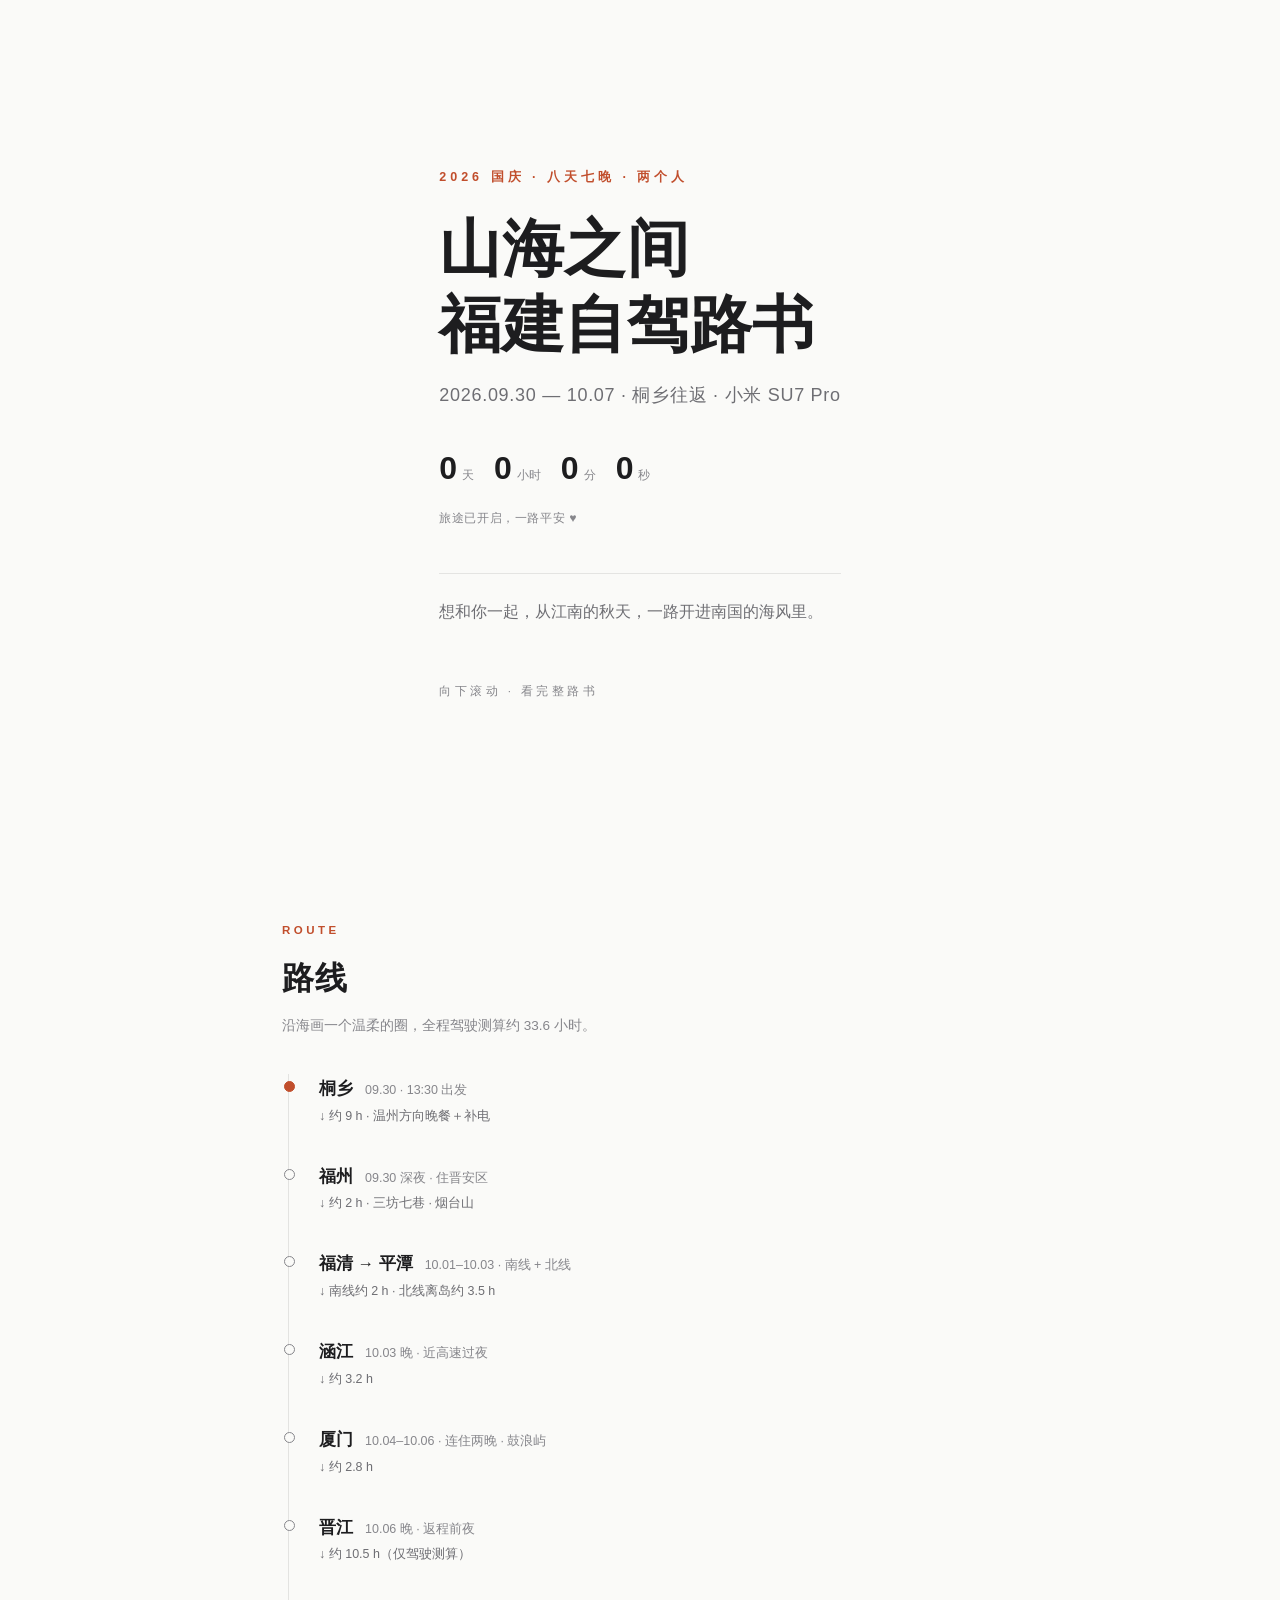
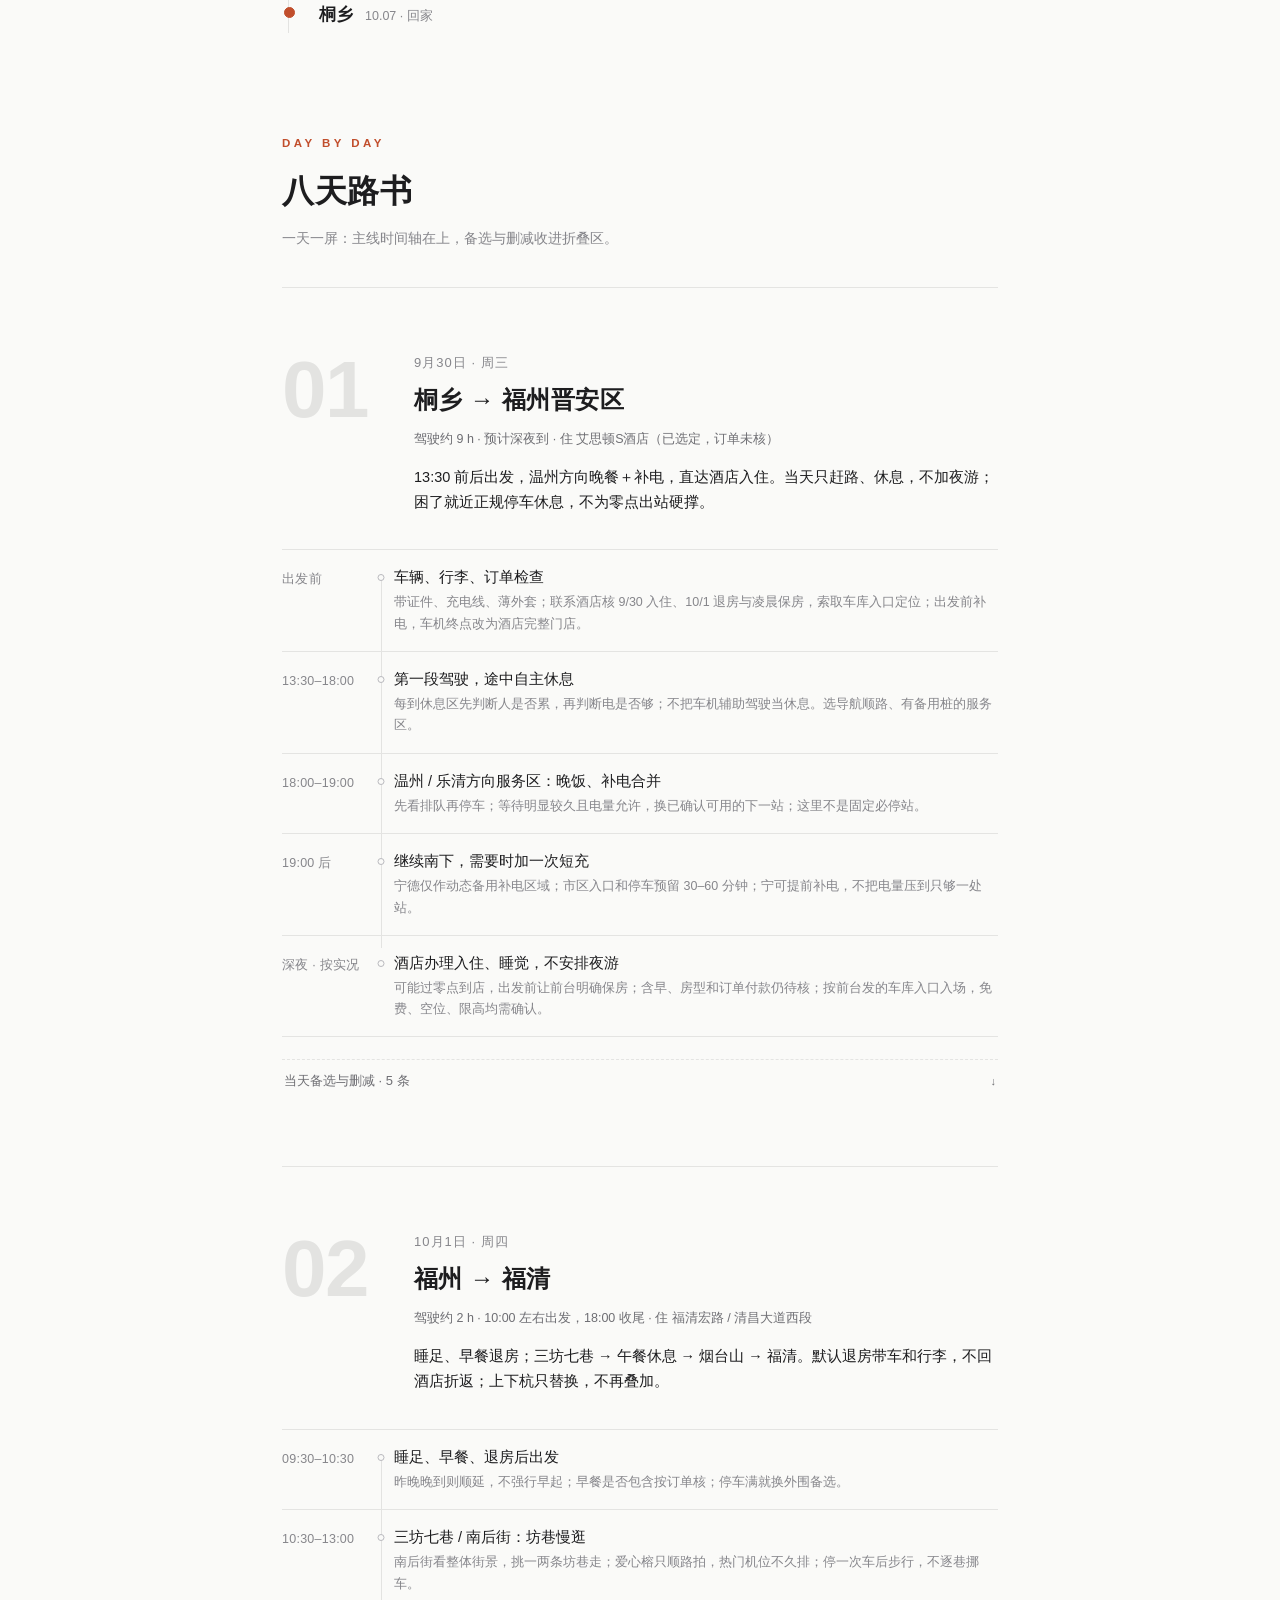
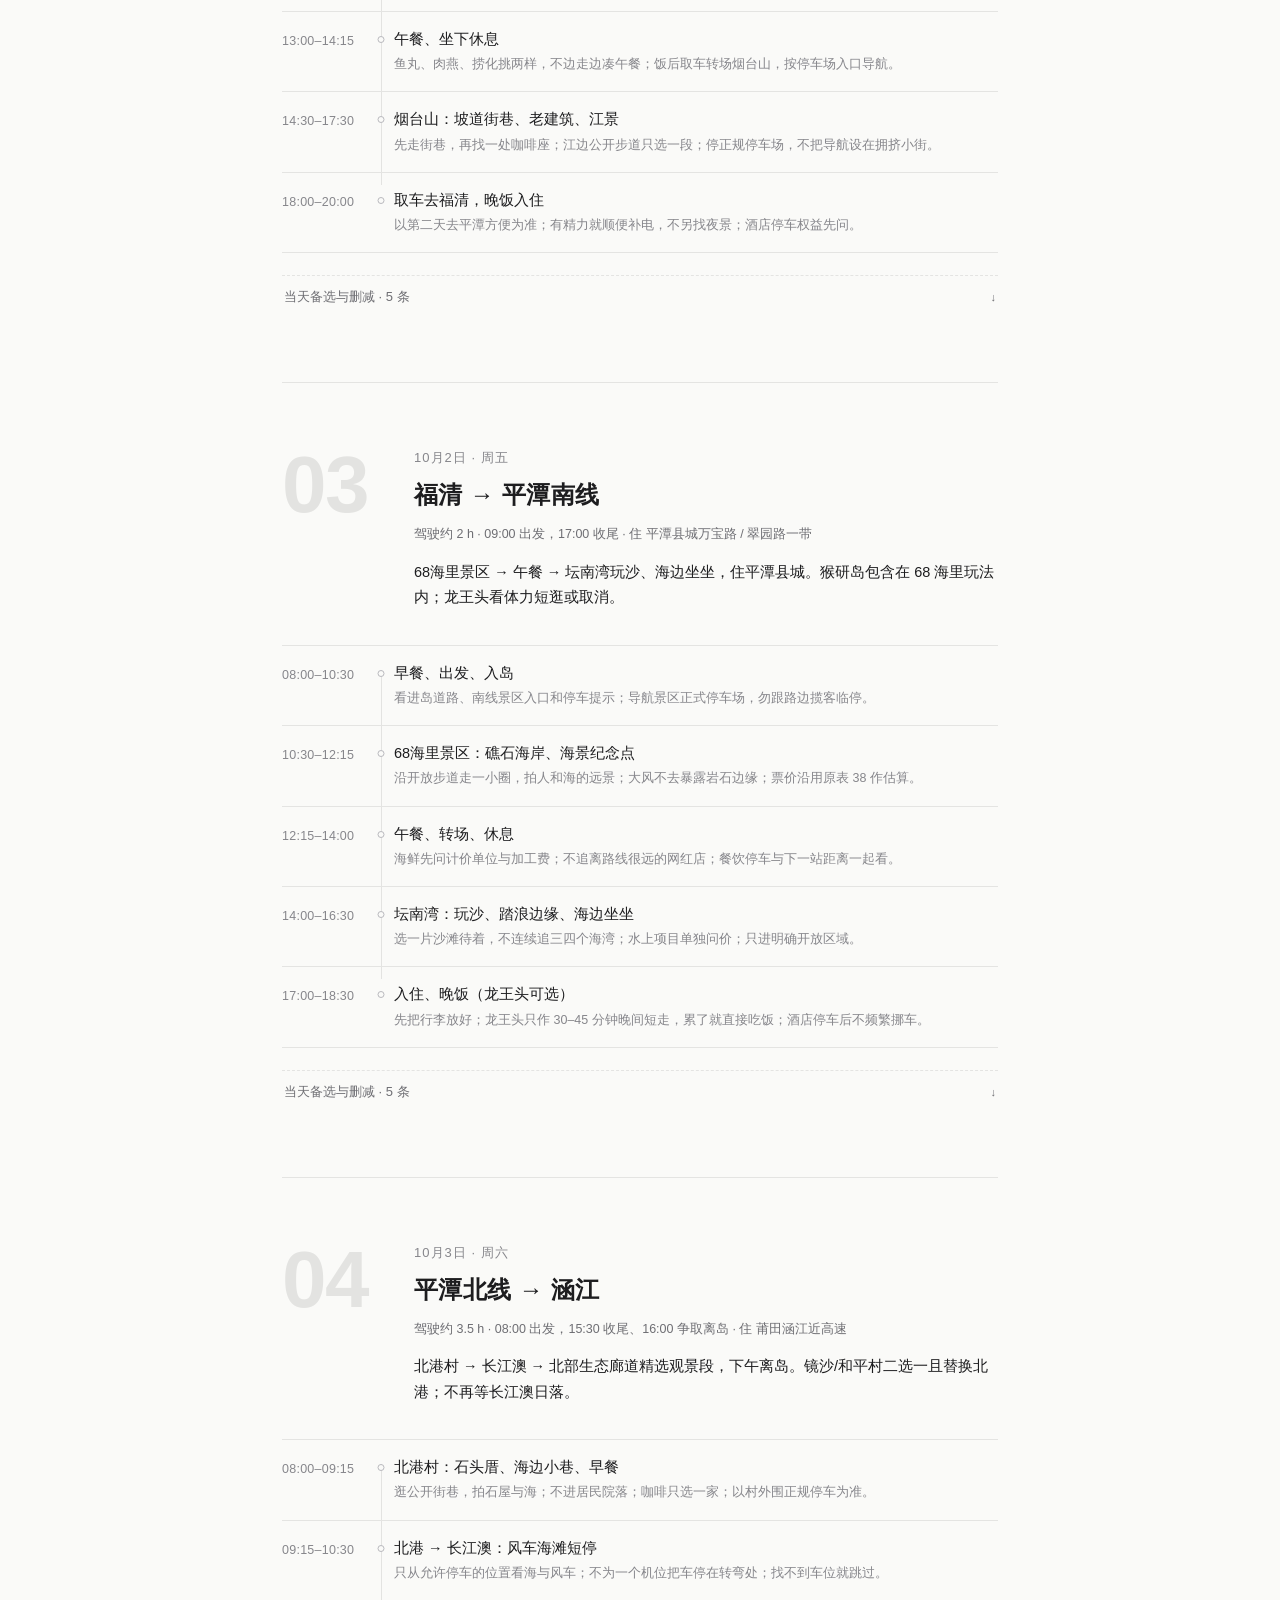
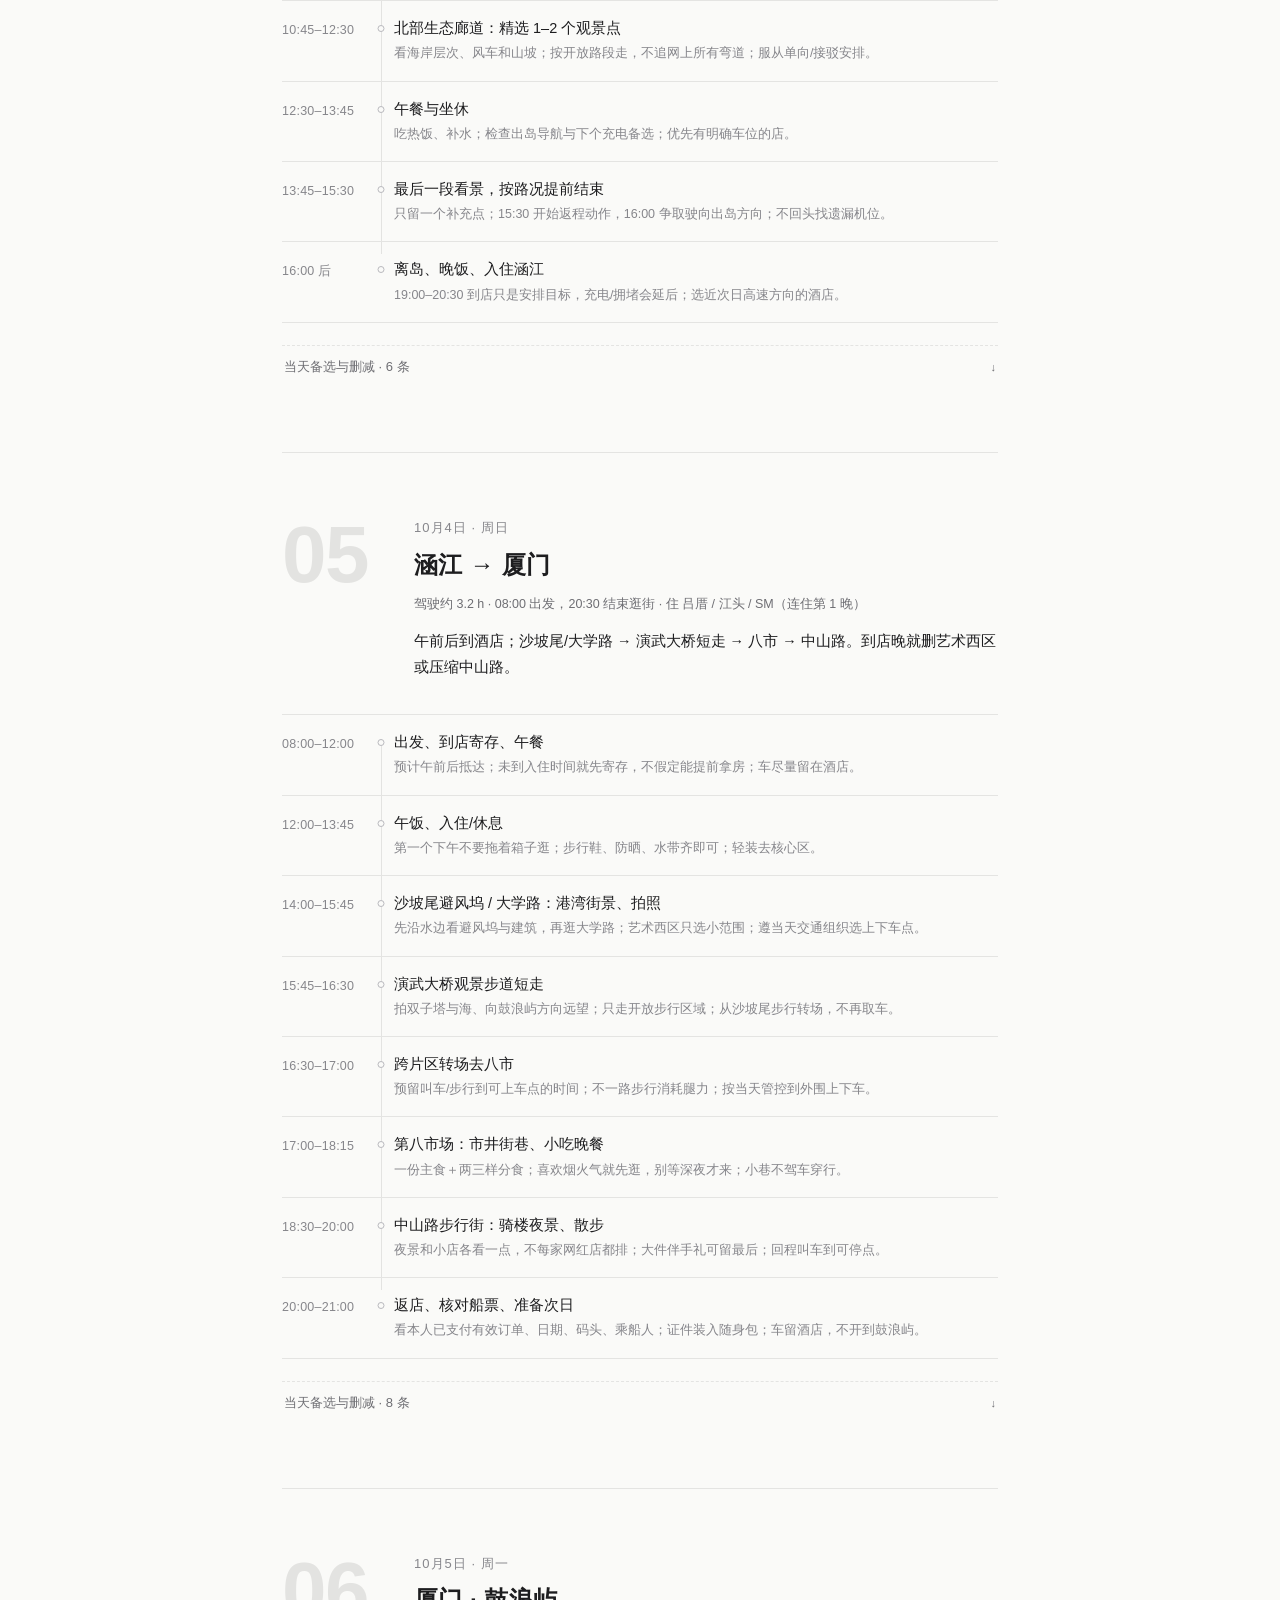
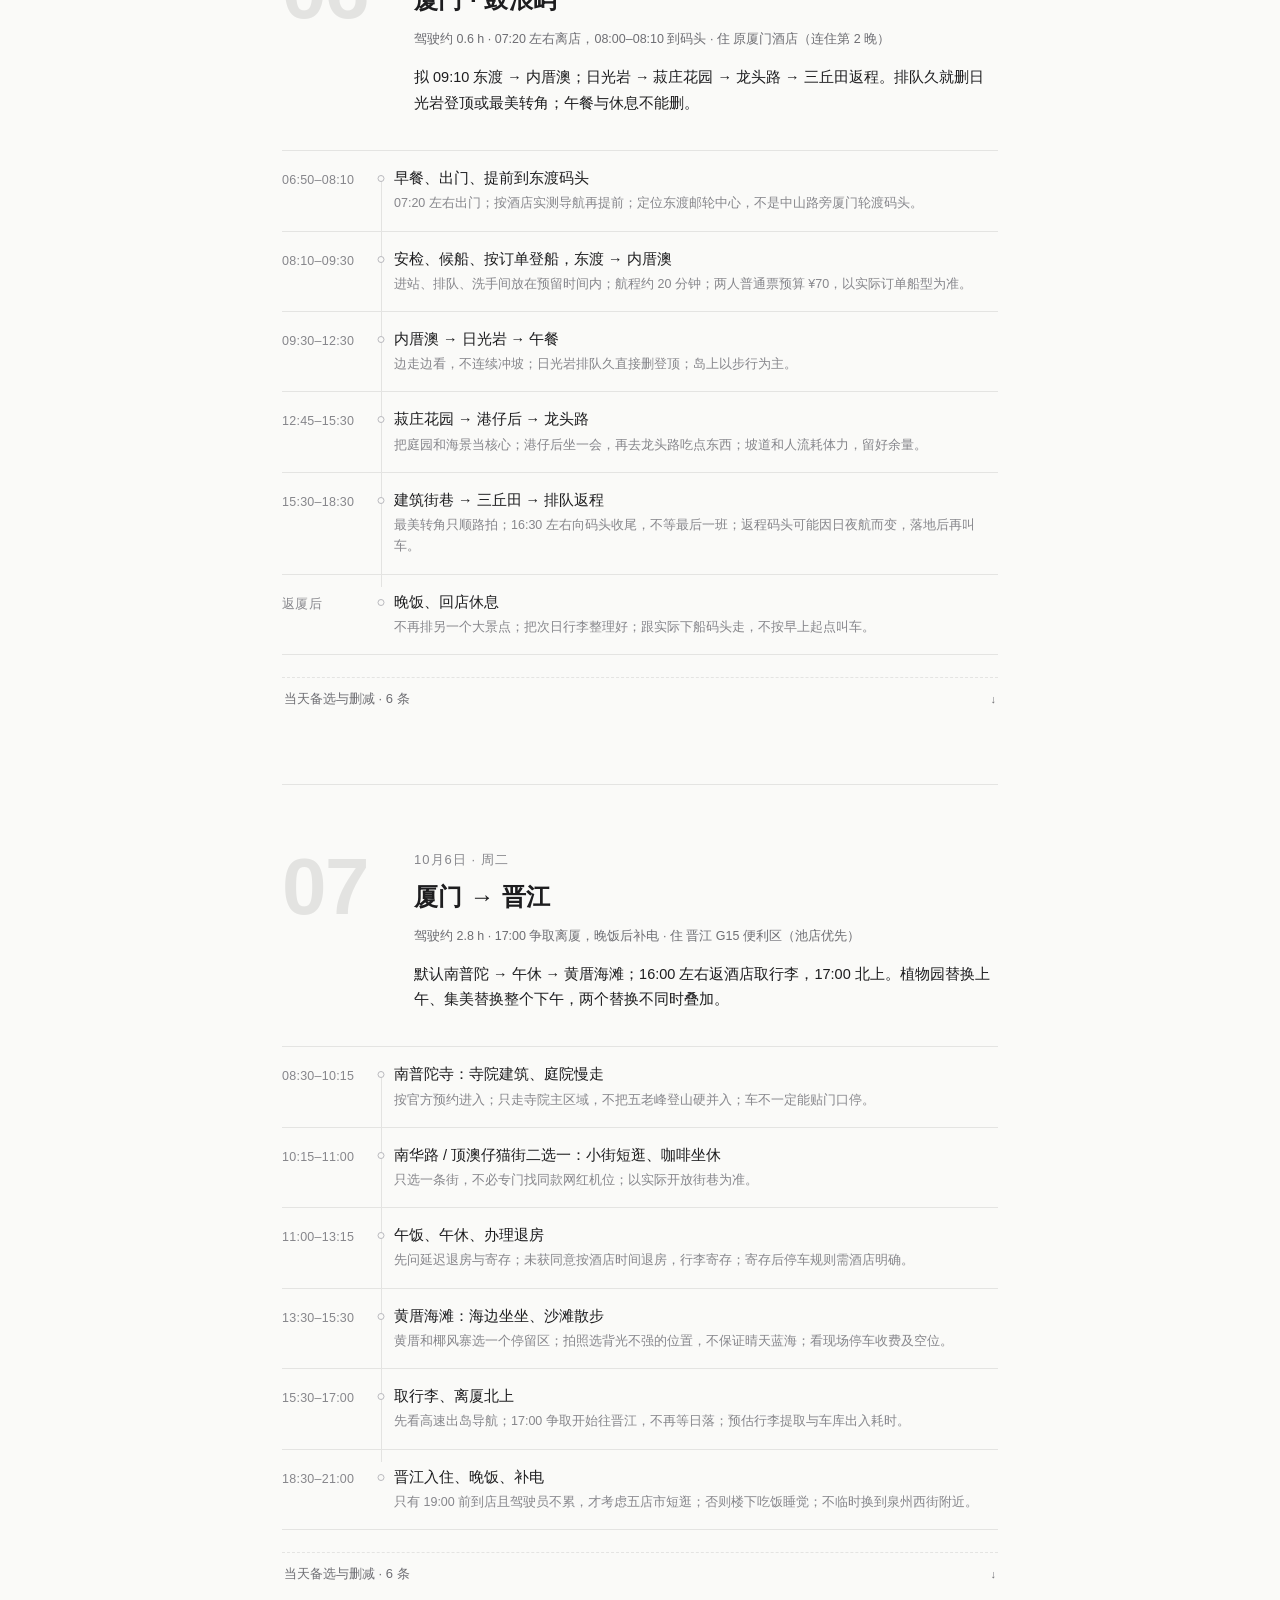
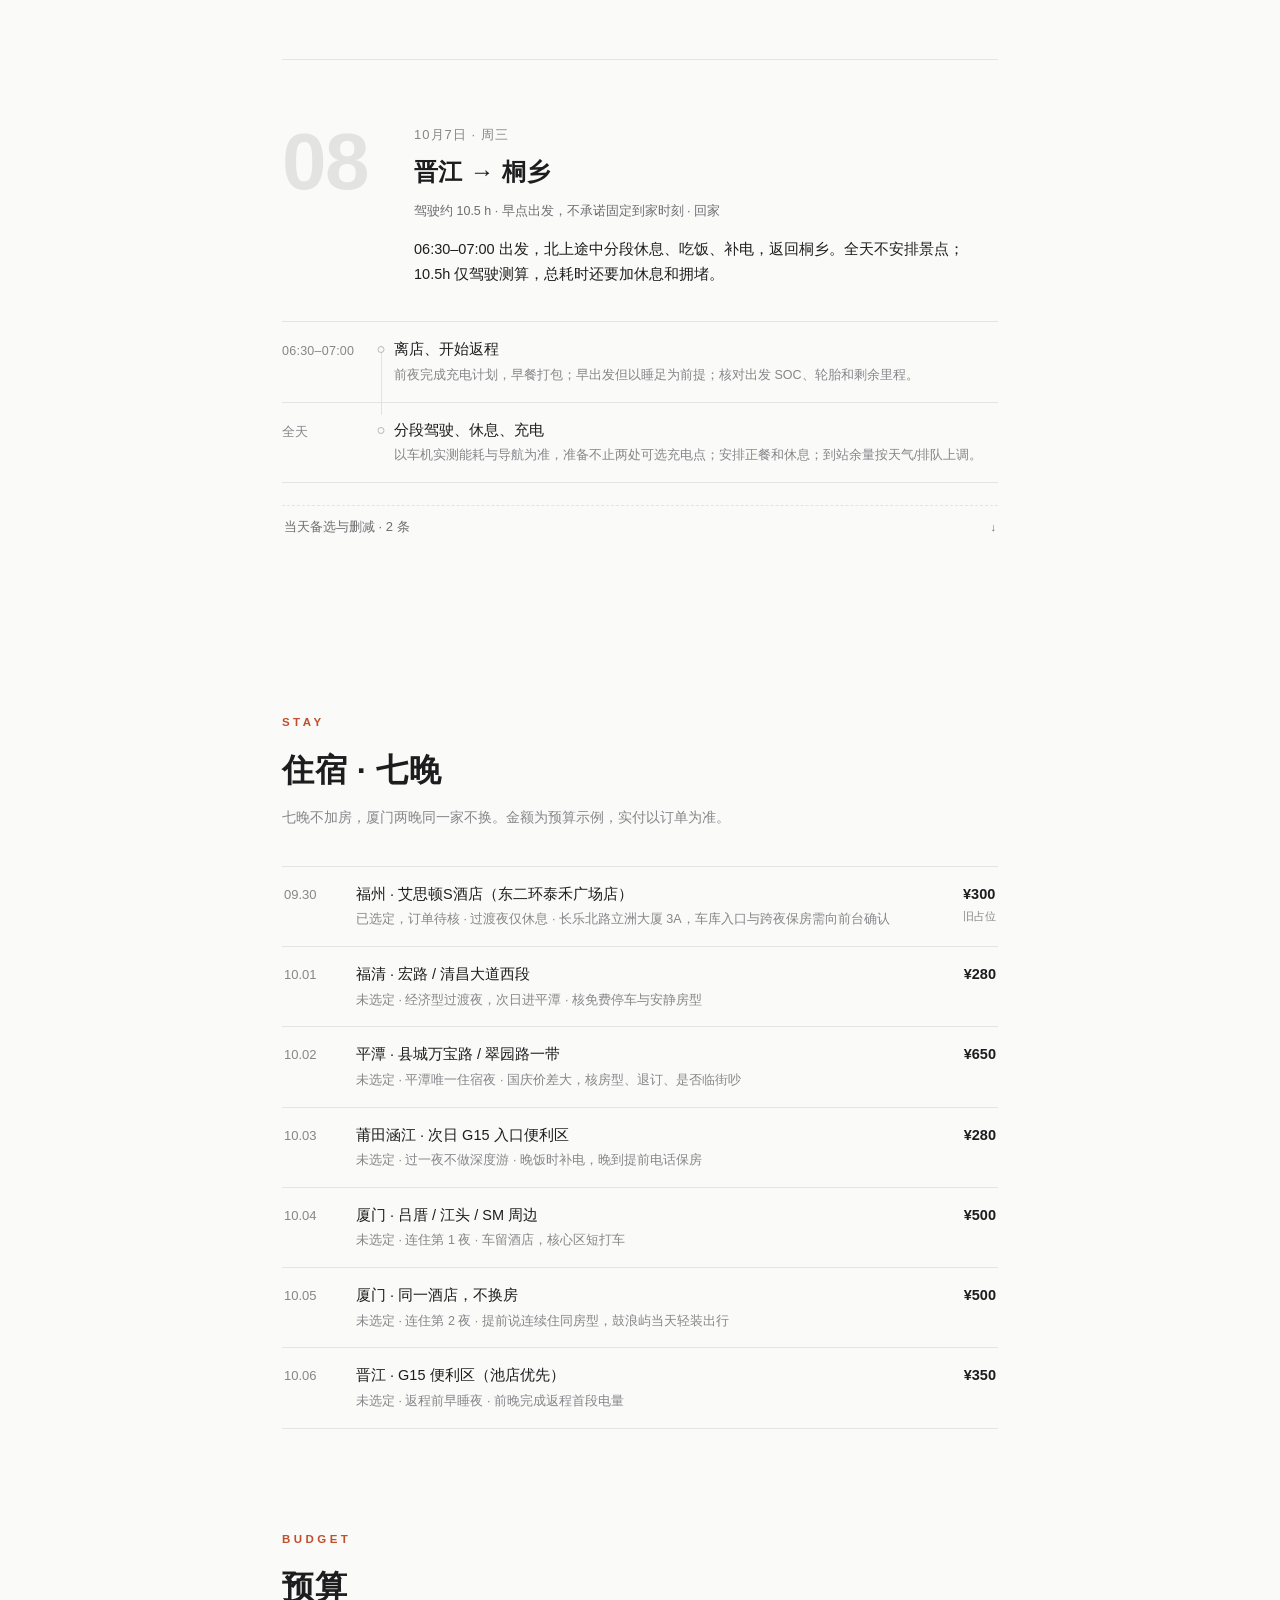
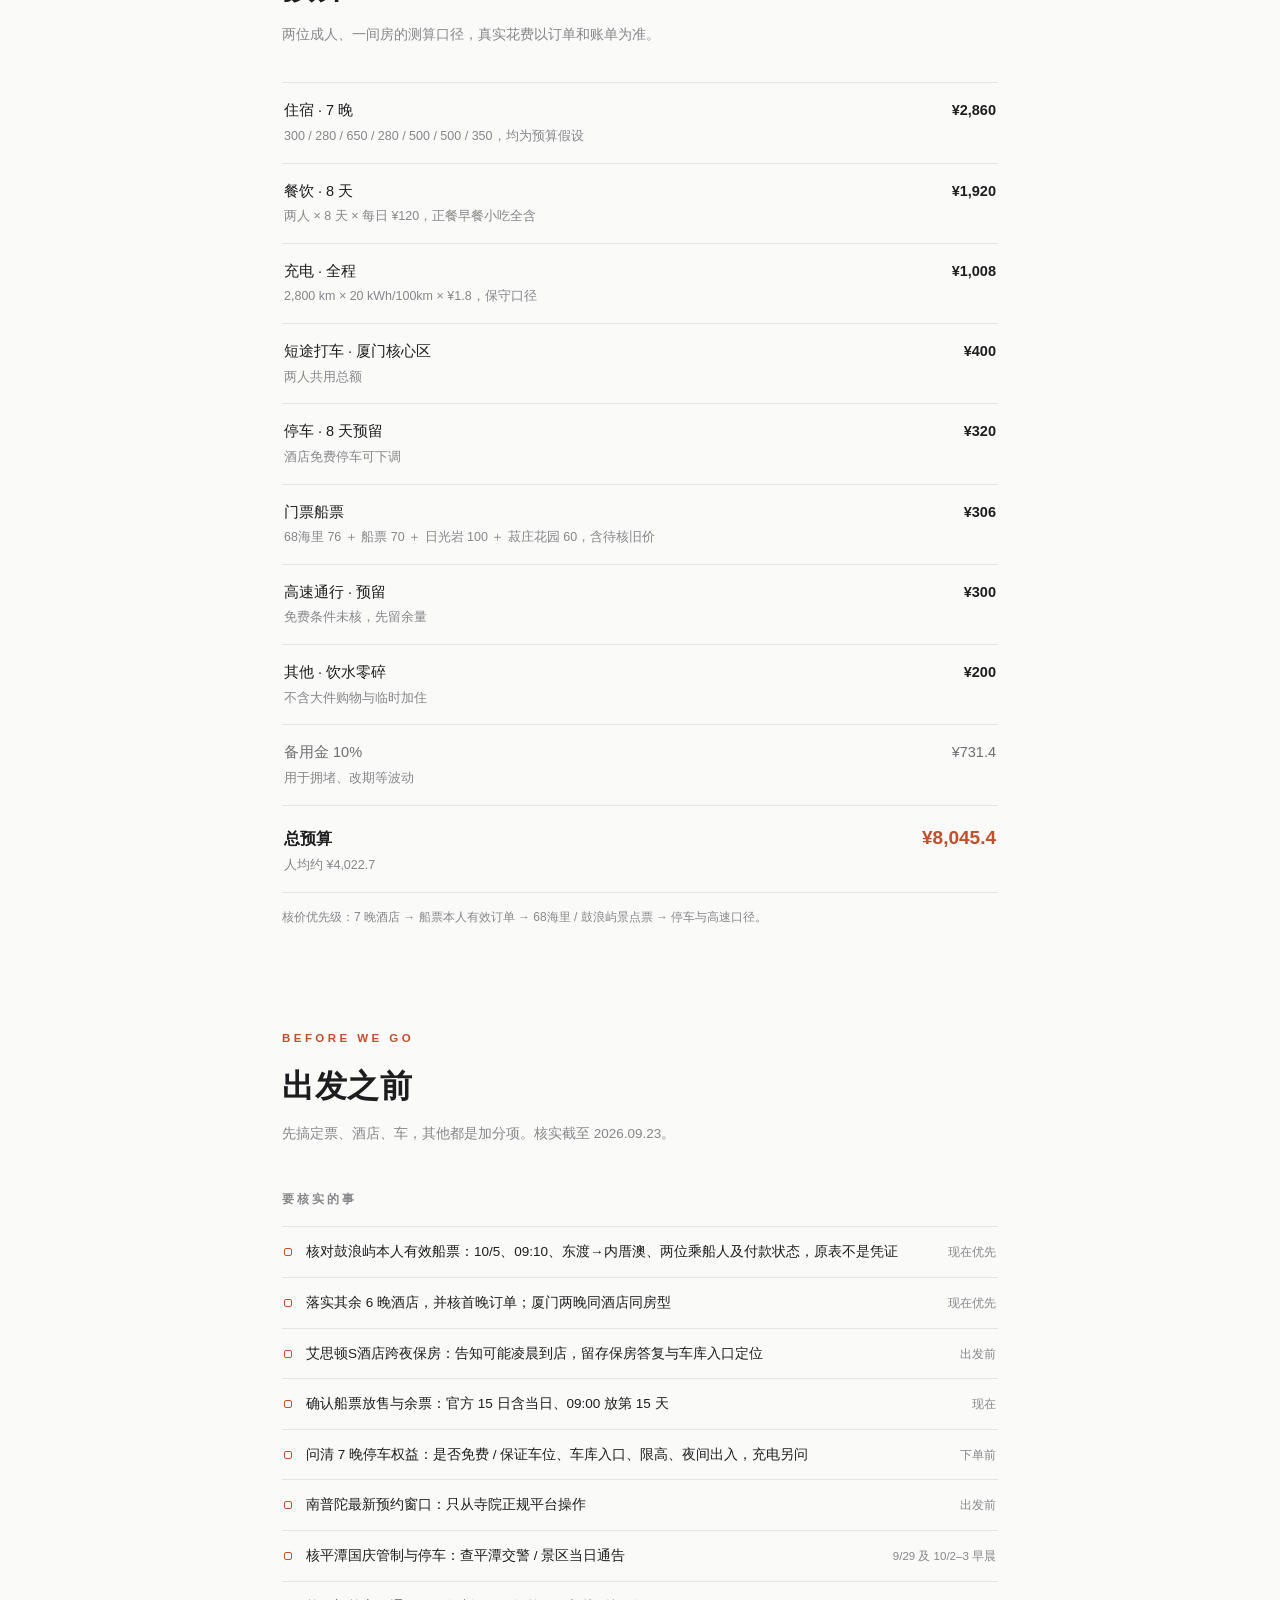
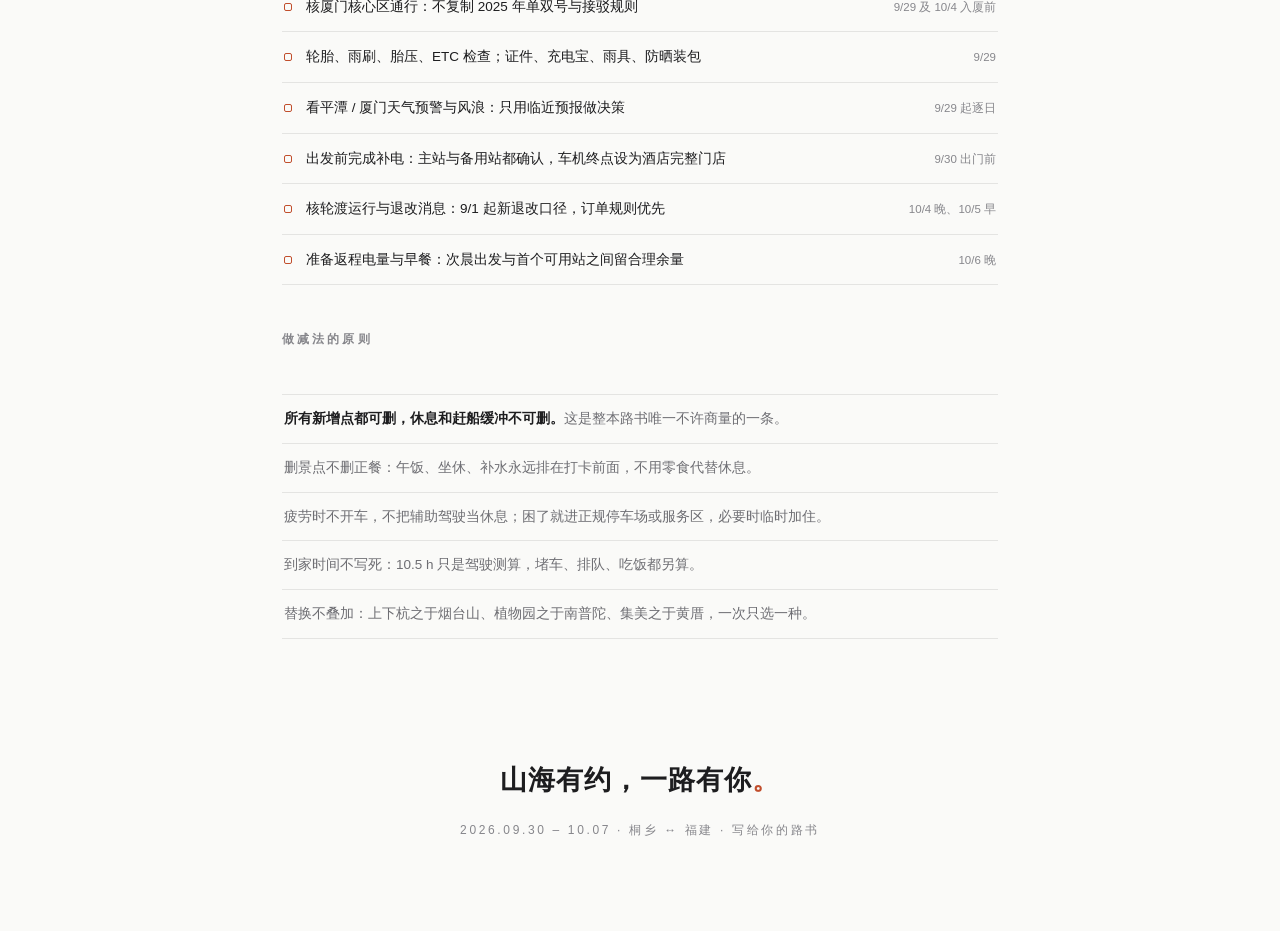
==== commit fdc823d2: "redesign: minimal iOS-style layout, system fonts" ====
--- a/index.html
+++ b/index.html
@@ -5,603 +5,446 @@
 <meta name="viewport" content="width=device-width, initial-scale=1.0">
 <title>山海之间 · 福建国庆自驾路书 · 2026</title>
 <meta name="description" content="2026.09.30–10.07 桐乡往返 · 福州 平潭 厦门 晋江 · 8天7晚自驾路书">
-<link rel="preconnect" href="https://fonts.googleapis.com">
-<link rel="preconnect" href="https://fonts.gstatic.com" crossorigin>
-<link href="https://fonts.googleapis.com/css2?family=Noto+Serif+SC:wght@500;600;700;900&family=Noto+Sans+SC:wght@300;400;500;700&family=Ma+Shan+Zheng&family=Cormorant+Garamond:ital,wght@0,500;0,600;1,500;1,600&display=swap" rel="stylesheet">
 <style>
 :root{
-  --paper:#f6f0e4;
-  --paper-2:#efe6d3;
-  --ink:#1c3442;
-  --ink-deep:#122634;
-  --ink-soft:#4c6070;
-  --coral:#cf6242;
-  --coral-deep:#b04e32;
-  --sand:#e3d6bc;
-  --line:rgba(28,52,66,.16);
-  --serif:'Noto Serif SC',serif;
-  --sans:'Noto Sans SC',sans-serif;
-  --hand:'Ma Shan Zheng',cursive;
-  --latin:'Cormorant Garamond',serif;
+  --bg:#fafaf8;
+  --card:#ffffff;
+  --text:#1d1d1f;
+  --gray:#86868b;
+  --gray-2:#6e6e73;
+  --line:rgba(0,0,0,.09);
+  --accent:#c14e2c;
+  --font:-apple-system,BlinkMacSystemFont,"PingFang SC","Hiragino Sans GB","Microsoft YaHei",sans-serif;
 }
 *{margin:0;padding:0;box-sizing:border-box}
 html{scroll-behavior:smooth}
 body{
-  background:var(--paper);
-  color:var(--ink);
-  font-family:var(--sans);
-  font-weight:300;
-  line-height:1.85;
-  overflow-x:hidden;
+  background:var(--bg);color:var(--text);
+  font-family:var(--font);font-weight:400;
+  line-height:1.75;-webkit-font-smoothing:antialiased;
+  font-variant-numeric:tabular-nums;
 }
-body::before{
-  content:"";position:fixed;inset:0;z-index:120;pointer-events:none;opacity:.5;
-  background-image:url("data:image/svg+xml,%3Csvg xmlns='http://www.w3.org/2000/svg' width='180' height='180'%3E%3Cfilter id='n'%3E%3CfeTurbulence type='fractalNoise' baseFrequency='0.85' numOctaves='2' stitchTiles='stitch'/%3E%3CfeColorMatrix type='matrix' values='0 0 0 0 0.11 0 0 0 0 0.20 0 0 0 0 0.26 0 0 0 0.045 0'/%3E%3C/filter%3E%3Crect width='180' height='180' filter='url(%23n)'/%3E%3C/svg%3E");
+::selection{background:var(--accent);color:#fff}
+a{color:inherit;text-decoration:none}
+.wrap{max-width:760px;margin:0 auto;padding:0 22px}
+section{scroll-margin-top:72px}
+
+/* reveal */
+.rv{opacity:0;transform:translateY(14px);transition:opacity .55s ease-out,transform .55s ease-out}
+.rv.on{opacity:1;transform:none}
+@media(prefers-reduced-motion:reduce){
+  html{scroll-behavior:auto}
+  .rv{opacity:1;transform:none;transition:none}
+  .alt-body{transition:none!important}
 }
-::selection{background:var(--coral);color:var(--paper)}
-h1,h2,h3,h4{font-family:var(--serif);font-weight:700;line-height:1.35}
-.num{font-family:var(--latin);font-weight:600}
-.hand{font-family:var(--hand)}
-a{color:var(--coral-deep);text-decoration:none}
-.wrap{max-width:1060px;margin:0 auto;padding:0 22px}
-section{scroll-margin-top:84px}
-
-/* ---------- reveal ---------- */
-.rv{opacity:0;transform:translateY(34px);transition:opacity .9s cubic-bezier(.19,1,.22,1),transform .9s cubic-bezier(.19,1,.22,1)}
-.rv.on{opacity:1;transform:none}
-.rv-d1{transition-delay:.08s}.rv-d2{transition-delay:.16s}.rv-d3{transition-delay:.24s}
-
-/* ---------- cursor dot ---------- */
-#dot{position:fixed;top:0;left:0;width:14px;height:14px;border-radius:50%;
-  background:radial-gradient(circle,rgba(207,98,66,.85),rgba(207,98,66,0) 70%);
-  pointer-events:none;z-index:130;transform:translate(-50%,-50%);mix-blend-mode:multiply;
-  transition:width .25s,height .25s;display:none}
-@media(hover:hover) and (pointer:fine){#dot{display:block}}
-
-/* ---------- top nav ---------- */
-#topnav{position:fixed;top:0;left:0;right:0;z-index:100;
-  background:rgba(246,240,228,.86);backdrop-filter:blur(10px);-webkit-backdrop-filter:blur(10px);
-  border-bottom:1px solid var(--line);transform:translateY(-100%);transition:transform .5s cubic-bezier(.19,1,.22,1)}
-#topnav.show{transform:none}
-#topnav .bar{max-width:1060px;margin:0 auto;padding:0 16px;height:54px;display:flex;align-items:center;gap:14px;overflow-x:auto;scrollbar-width:none}
-#topnav .bar::-webkit-scrollbar{display:none}
-#topnav .brand{font-family:var(--serif);font-weight:900;font-size:15px;letter-spacing:.14em;white-space:nowrap;color:var(--ink)}
-#topnav .brand em{font-family:var(--latin);font-style:italic;color:var(--coral);font-weight:600}
-#topnav a.nl{font-size:12.5px;letter-spacing:.08em;color:var(--ink-soft);white-space:nowrap;padding:4px 8px;border-radius:20px;transition:color .3s,background .3s}
-#topnav a.nl:hover{color:var(--coral-deep)}
-#topnav a.nl.act{background:var(--ink);color:var(--paper)}
-#topnav .sep{width:1px;height:18px;background:var(--line);flex:none}
-
-/* ---------- hero ---------- */
-#hero{min-height:100svh;display:flex;flex-direction:column;justify-content:center;position:relative;overflow:hidden;
-  background:linear-gradient(175deg,var(--paper) 0%,var(--paper) 55%,#ece2cd 100%)}
-#hero .inner{position:relative;z-index:3;padding:110px 22px 190px;max-width:1060px;margin:0 auto;width:100%}
-.kicker{display:flex;align-items:center;gap:14px;font-size:12.5px;letter-spacing:.42em;color:var(--coral-deep);font-weight:500;margin-bottom:26px}
-.kicker::before{content:"";width:44px;height:1px;background:var(--coral)}
-#hero h1{font-size:clamp(46px,11vw,118px);font-weight:900;letter-spacing:.06em;line-height:1.14}
-#hero h1 .thin{color:var(--coral);font-weight:600}
-#hero .sub{font-family:var(--serif);font-weight:500;font-size:clamp(16px,3.4vw,23px);letter-spacing:.5em;color:var(--ink-soft);margin-top:14px;text-indent:.5em}
-#hero .dates{margin-top:36px;display:flex;flex-wrap:wrap;align-items:baseline;gap:10px 18px;font-family:var(--latin);font-size:clamp(22px,5vw,34px);font-weight:600;color:var(--ink)}
-#hero .dates .arrow{color:var(--coral);font-style:italic}
-#hero .dates .zh{font-family:var(--sans);font-size:13px;letter-spacing:.22em;color:var(--ink-soft);font-weight:400}
-#hero .love{margin-top:34px;font-family:var(--hand);font-size:clamp(21px,4.6vw,30px);color:var(--coral-deep);letter-spacing:.06em}
-#hero .love::before{content:"—— ";color:var(--ink-soft)}
-/* countdown */
-#cd{margin-top:44px;display:flex;gap:12px;flex-wrap:wrap;align-items:flex-end}
-#cd .cell{background:rgba(255,252,246,.72);border:1px solid var(--line);border-radius:14px;padding:14px 18px 11px;min-width:86px;text-align:center;box-shadow:0 10px 30px rgba(28,52,66,.06)}
-#cd .v{font-family:var(--latin);font-size:clamp(30px,6vw,42px);font-weight:600;line-height:1.1;color:var(--ink);font-variant-numeric:tabular-nums}
-#cd .l{font-size:11px;letter-spacing:.3em;color:var(--ink-soft);margin-top:4px}
-#cd .cap{width:100%;font-size:12px;letter-spacing:.18em;color:var(--ink-soft);margin-top:6px}
-/* hero waves */
-.waves{position:absolute;left:0;right:0;bottom:-2px;height:190px;z-index:2;pointer-events:none}
-.wave{position:absolute;bottom:0;left:0;width:200%;height:100%}
-.wave svg{width:100%;height:100%;display:block}
-.w1{animation:drift 26s linear infinite;opacity:.5}
-.w2{animation:drift 17s linear infinite reverse;opacity:.85}
-@keyframes drift{from{transform:translateX(0)}to{transform:translateX(-50%)}}
-/* hero entrance */
-.e0,.e1,.e2,.e3,.e4,.e5{opacity:0;transform:translateY(30px)}
-body.go .e0{animation:rise 1s .15s cubic-bezier(.19,1,.22,1) forwards}
-body.go .e1{animation:rise 1.1s .35s cubic-bezier(.19,1,.22,1) forwards}
-body.go .e2{animation:rise 1.1s .55s cubic-bezier(.19,1,.22,1) forwards}
-body.go .e3{animation:rise 1.1s .75s cubic-bezier(.19,1,.22,1) forwards}
-body.go .e4{animation:rise 1.1s .95s cubic-bezier(.19,1,.22,1) forwards}
-body.go .e5{animation:rise 1.1s 1.15s cubic-bezier(.19,1,.22,1) forwards}
-@keyframes rise{to{opacity:1;transform:none}}
-
-/* ---------- section heads ---------- */
-.sec{padding:96px 0 30px}
-.sec-head{display:flex;align-items:baseline;gap:18px;flex-wrap:wrap;margin-bottom:8px}
-.sec-head .no{font-family:var(--latin);font-style:italic;font-size:20px;color:var(--coral);font-weight:600}
-.sec-head h2{font-size:clamp(28px,5.4vw,44px);font-weight:900;letter-spacing:.1em}
-.sec-head .en{font-family:var(--latin);font-style:italic;font-size:15px;letter-spacing:.22em;color:var(--ink-soft)}
-.sec-sub{font-size:14px;color:var(--ink-soft);letter-spacing:.06em;max-width:640px}
-
-/* ---------- route map ---------- */
-#route .mapbox{position:relative;margin-top:44px}
-@media(max-width:640px){
-  .kicker{letter-spacing:.28em;font-size:11.5px;flex-wrap:wrap}
-  #route .mapbox{overflow-x:auto;padding-bottom:8px}
-  #routesvg{min-width:600px}
-}
-#routesvg{width:100%;height:auto;display:block}
-#routesvg .track{stroke:var(--sand);stroke-width:2.5;fill:none;stroke-linecap:round}
-#routesvg .flow{stroke:var(--coral);stroke-width:2.5;fill:none;stroke-linecap:round;
-  stroke-dasharray:2200;stroke-dashoffset:2200;transition:stroke-dashoffset 3.4s cubic-bezier(.4,0,.2,1) .3s}
-#route.drawn .flow{stroke-dashoffset:0}
-#routesvg .node{fill:var(--paper);stroke:var(--ink);stroke-width:2}
-#routesvg .node.c{fill:var(--coral);stroke:var(--coral-deep)}
-#routesvg text{font-family:var(--sans);fill:var(--ink)}
-#routesvg .t-city{font-size:15px;font-weight:700;font-family:var(--serif)}
-#routesvg .t-date{font-size:10.5px;fill:var(--ink-soft);letter-spacing:.06em}
-#routesvg .t-h{font-size:10.5px;fill:var(--coral-deep);font-family:var(--latin);font-style:italic;font-weight:600}
-#routesvg .tick{stroke:var(--ink-soft);stroke-width:1;opacity:.5}
-.rlegend{display:flex;flex-wrap:wrap;gap:8px 22px;margin-top:18px;font-size:12px;color:var(--ink-soft);letter-spacing:.08em}
-.rlegend b{color:var(--coral-deep);font-weight:500}
-
-/* ---------- day cards ---------- */
-.day{background:rgba(255,252,245,.66);border:1px solid var(--line);border-radius:22px;
-  margin:30px 0;overflow:hidden;box-shadow:0 18px 44px rgba(28,52,66,.05);
-  transition:box-shadow .5s,opacity .9s cubic-bezier(.19,1,.22,1),transform .9s cubic-bezier(.19,1,.22,1)}
-.day:hover{box-shadow:0 26px 60px rgba(28,52,66,.1)}
-.day-top{padding:30px 28px 24px;cursor:pointer;position:relative}
-.day-top::after{content:"";position:absolute;right:26px;top:38px;width:10px;height:10px;
-  border-right:1.6px solid var(--ink-soft);border-bottom:1.6px solid var(--ink-soft);
-  transform:rotate(45deg);transition:transform .45s}
-.day.open .day-top::after{transform:rotate(225deg) translate(-3px,-3px)}
-.day-head{display:flex;align-items:baseline;gap:16px;flex-wrap:wrap}
-.day-head .dno{font-family:var(--latin);font-style:italic;font-size:clamp(34px,6vw,46px);font-weight:600;color:var(--sand);line-height:1;-webkit-text-stroke:1px var(--coral)}
-.day-head .dt{font-family:var(--latin);font-size:clamp(18px,3.6vw,24px);font-weight:600}
-.day-head .wk{font-size:12.5px;color:var(--ink-soft);letter-spacing:.2em}
-.day-head .city{font-family:var(--serif);font-weight:900;font-size:clamp(19px,4vw,26px);letter-spacing:.08em;width:100%;margin-top:4px}
-.chips{display:flex;flex-wrap:wrap;gap:8px;margin-top:14px}
-.chip{font-size:12px;letter-spacing:.06em;padding:4px 12px;border-radius:20px;border:1px solid var(--line);color:var(--ink-soft);background:rgba(255,255,255,.4)}
-.chip b{color:var(--ink);font-weight:500}
-.chip.c{border-color:rgba(207,98,66,.4);color:var(--coral-deep)}
-.chip.c b{color:var(--coral-deep)}
-.day-plan{margin-top:16px;font-size:14.5px;max-width:760px}
-.day-plan b{font-weight:500}
-.day-note{margin-top:12px;font-size:12.5px;color:var(--ink-soft);border-left:2px solid var(--coral);padding-left:12px;letter-spacing:.03em}
-.more{margin-top:16px;font-size:12.5px;letter-spacing:.26em;color:var(--coral-deep);font-weight:500}
-.day-body{max-height:0;overflow:hidden;transition:max-height .8s cubic-bezier(.4,0,.2,1)}
-.day-body-in{padding:4px 28px 30px;border-top:1px dashed var(--line)}
-.seg{padding:20px 0 18px;border-bottom:1px dashed var(--line)}
-.seg:last-child{border-bottom:none}
-.seg-head{display:flex;align-items:baseline;gap:12px;flex-wrap:wrap}
-.seg-head .tm{font-family:var(--latin);font-weight:600;font-size:15.5px;color:var(--coral-deep);white-space:nowrap}
-.seg-head .kw{font-family:var(--serif);font-weight:700;font-size:15.5px;letter-spacing:.04em}
-.seg-head .md{margin-left:auto;font-size:11px;letter-spacing:.14em;color:var(--ink-soft);border:1px solid var(--line);border-radius:14px;padding:2px 10px;white-space:nowrap}
-.seg-act{margin-top:8px;font-size:14px;font-weight:400}
-.seg-grid{display:grid;grid-template-columns:1fr 1fr;gap:10px 26px;margin-top:10px}
-.seg-item{font-size:13px;color:var(--ink-soft)}
-.seg-item .tag{display:inline-block;font-size:10.5px;letter-spacing:.2em;color:var(--paper);background:var(--ink);border-radius:4px;padding:1px 8px;margin-right:8px;vertical-align:1px}
-.seg-cut{margin-top:12px;background:linear-gradient(90deg,rgba(207,98,66,.09),rgba(207,98,66,.02));
-  border:1px solid rgba(207,98,66,.25);border-radius:12px;padding:12px 16px;font-size:13px;color:var(--coral-deep)}
-.seg-cut .tag{display:inline-block;font-size:10.5px;letter-spacing:.2em;color:var(--paper);background:var(--coral);border-radius:4px;padding:1px 8px;margin-right:8px;vertical-align:1px}
-@media(max-width:640px){.seg-grid{grid-template-columns:1fr}.seg-head .md{margin-left:0}}
-
-/* ---------- hotels ---------- */
-.ht{border-top:1px solid var(--line)}
-.ht-row{display:grid;grid-template-columns:86px 1fr auto;gap:8px 20px;padding:22px 4px;border-bottom:1px solid var(--line);align-items:baseline;transition:background .4s}
-.ht-row:hover{background:rgba(255,252,245,.7)}
-.ht-d{font-family:var(--latin);font-weight:600;font-size:19px;color:var(--coral-deep)}
-.ht-d small{display:block;font-family:var(--sans);font-size:11px;color:var(--ink-soft);letter-spacing:.14em;margin-top:2px}
-.ht-nm{font-family:var(--serif);font-weight:700;font-size:16.5px;letter-spacing:.03em}
-.ht-ds{font-size:13px;color:var(--ink-soft);margin-top:4px}
-.ht-ds .st{display:inline-block;font-size:11px;letter-spacing:.1em;border-radius:12px;padding:1px 10px;margin-left:8px;vertical-align:1px}
-.st.ok{background:rgba(28,52,66,.1);color:var(--ink)}
-.st.no{background:rgba(207,98,66,.14);color:var(--coral-deep)}
-.ht-pr{font-family:var(--latin);font-weight:600;font-size:21px;text-align:right}
-.ht-pr small{display:block;font-family:var(--sans);font-size:10.5px;color:var(--ink-soft);letter-spacing:.12em}
-@media(max-width:600px){.ht-row{grid-template-columns:1fr auto}.ht-d{grid-column:1/-1}}
-
-/* ---------- budget ---------- */
-#budget .total{display:flex;align-items:baseline;gap:16px;flex-wrap:wrap;margin:26px 0 8px}
-#budget .total .amt{font-family:var(--latin);font-weight:600;font-size:clamp(44px,9vw,72px);color:var(--ink);line-height:1}
-#budget .total .amt sup{font-size:.38em;color:var(--coral)}
-#budget .total .per{font-size:13px;color:var(--ink-soft);letter-spacing:.1em}
-#budget .total .per b{font-family:var(--latin);font-size:18px;color:var(--coral-deep);font-weight:600}
-.bar-row{display:grid;grid-template-columns:92px 1fr 84px;gap:6px 16px;align-items:center;padding:11px 0;border-bottom:1px dashed var(--line)}
-.bar-row .bn{font-size:13.5px;font-weight:400;letter-spacing:.06em}
-.bar-row .bnote{font-size:11px;color:var(--ink-soft);grid-column:1/-1;letter-spacing:.04em}
-.bar-row .bv{font-family:var(--latin);font-weight:600;font-size:17px;text-align:right}
-.bar{height:8px;border-radius:6px;background:rgba(28,52,66,.08);overflow:hidden}
-.bar i{display:block;height:100%;width:0;border-radius:6px;background:linear-gradient(90deg,var(--ink),var(--ink-soft));transition:width 1.3s cubic-bezier(.19,1,.22,1)}
-.bar-row.hot .bar i{background:linear-gradient(90deg,var(--coral),#e08a6a)}
-.bar-row.sub .bv,.bar-row.sub .bn{color:var(--coral-deep)}
-#budget .foot{margin-top:16px;font-size:12px;color:var(--ink-soft);letter-spacing:.04em}
-
-/* ---------- tips ---------- */
-.tips-grid{display:grid;grid-template-columns:1.35fr 1fr;gap:34px;margin-top:34px}
-@media(max-width:760px){.tips-grid{grid-template-columns:1fr}}
+
+/* top nav */
+#nav{position:fixed;top:0;left:0;right:0;z-index:50;
+  background:rgba(250,250,248,.82);backdrop-filter:blur(14px);-webkit-backdrop-filter:blur(14px);
+  border-bottom:1px solid var(--line);
+  transform:translateY(-100%);transition:transform .4s ease-out}
+#nav.show{transform:none}
+#nav .bar{max-width:760px;margin:0 auto;padding:0 16px;height:52px;
+  display:flex;align-items:center;gap:6px;overflow-x:auto;scrollbar-width:none}
+#nav .bar::-webkit-scrollbar{display:none}
+#nav .brand{font-weight:700;font-size:14px;letter-spacing:.06em;margin-right:8px;white-space:nowrap}
+#nav a{flex:none;font-size:12.5px;color:var(--gray-2);padding:4px 9px;border-radius:14px;transition:color .25s,background .25s}
+#nav a:hover{color:var(--text)}
+#nav a.act{background:var(--text);color:#fff}
+#nav .dv{flex:none;width:1px;height:16px;background:var(--line);margin:0 4px}
+
+/* hero */
+#hero{min-height:92svh;display:flex;align-items:center}
+#hero .in{padding:120px 0 80px}
+.kicker{font-size:12.5px;font-weight:600;letter-spacing:.32em;color:var(--accent);margin-bottom:22px}
+#hero h1{font-size:clamp(38px,8.4vw,62px);font-weight:700;letter-spacing:.01em;line-height:1.22}
+#hero .date{margin-top:18px;font-size:clamp(15px,3.4vw,18px);color:var(--gray-2);letter-spacing:.04em;overflow-wrap:break-word}
+@media(max-width:560px){#hero .date{font-size:14px;letter-spacing:0}}
+#cd{margin-top:40px;display:flex;align-items:baseline;gap:20px;flex-wrap:wrap}
+#cd .c{display:flex;align-items:baseline;gap:5px}
+#cd .v{font-size:clamp(24px,5.4vw,32px);font-weight:600;line-height:1}
+#cd .u{font-size:12px;color:var(--gray)}
+#cd .cap{width:100%;font-size:12px;color:var(--gray);margin-top:2px;letter-spacing:.05em}
+#hero .love{margin-top:44px;padding-top:24px;border-top:1px solid var(--line);
+  font-size:15.5px;color:var(--gray-2)}
+.scroll-hint{margin-top:56px;font-size:11.5px;letter-spacing:.3em;color:var(--gray)}
+
+/* section head */
+.sec{padding:84px 0 8px}
+.sh{margin-bottom:36px}
+.sh .k{font-size:11.5px;font-weight:600;letter-spacing:.3em;color:var(--accent);margin-bottom:10px}
+.sh h2{font-size:clamp(24px,5.4vw,32px);font-weight:700;letter-spacing:.02em}
+.sh p{margin-top:8px;font-size:13.5px;color:var(--gray)}
+
+/* route */
+.stops{position:relative;margin-left:6px}
+.stop{position:relative;padding:0 0 34px 30px;border-left:1px solid var(--line)}
+.stop:last-child{padding-bottom:4px}
+.stop::before{content:"";position:absolute;left:-5px;top:7px;width:9px;height:9px;border-radius:50%;
+  background:var(--bg);border:1.5px solid var(--gray)}
+.stop.end::before{background:var(--accent);border-color:var(--accent)}
+.stop .t{display:flex;align-items:baseline;gap:12px;flex-wrap:wrap}
+.stop .city{font-size:16.5px;font-weight:600}
+.stop .dt{font-size:12.5px;color:var(--gray)}
+.stop .dr{margin-top:3px;font-size:12.5px;color:var(--gray-2)}
+
+/* day block */
+.day{padding:64px 0;border-top:1px solid var(--line)}
+.day-head{display:grid;grid-template-columns:110px 1fr;gap:6px 22px;align-items:start;margin-bottom:34px}
+.dno{font-size:clamp(54px,11vw,80px);font-weight:700;line-height:.95;color:rgba(0,0,0,.09);letter-spacing:-.02em}
+.dtt .dt1{font-size:13px;color:var(--gray);letter-spacing:.08em}
+.dtt .dt2{font-size:clamp(19px,4.6vw,24px);font-weight:700;margin-top:4px;letter-spacing:.02em}
+.dtt .meta{margin-top:8px;font-size:12.5px;color:var(--gray-2)}
+.dtt .plan{grid-column:1/-1;margin-top:14px;font-size:14.5px;color:var(--text);max-width:640px}
+@media(max-width:560px){.day-head{grid-template-columns:1fr}.dno{font-size:56px}}
+
+/* timeline */
+.tl{border-top:1px solid var(--line)}
+.sg{display:grid;grid-template-columns:86px 26px 1fr;padding:16px 0;border-bottom:1px solid var(--line)}
+.sg .tm{font-size:12.5px;color:var(--gray);padding-top:3px;letter-spacing:.02em}
+.sg .rl{position:relative}
+.sg .rl::before{content:"";position:absolute;left:50%;top:-16px;bottom:-16px;width:1px;background:var(--line)}
+.sg:first-child .rl::before{top:8px}
+.sg:last-child .rl::before{bottom:auto;height:12px}
+.sg .rl i{position:absolute;left:50%;top:8px;transform:translateX(-50%);
+  width:7px;height:7px;border-radius:50%;background:var(--bg);border:1.5px solid #b9b9be}
+.sg .bd .act{font-size:14.5px;font-weight:500;line-height:1.6}
+.sg .bd .hint{margin-top:3px;font-size:12.5px;color:var(--gray);line-height:1.7}
+@media(max-width:560px){.sg{grid-template-columns:64px 22px 1fr}}
+
+/* alternatives collapse */
+.alt{margin-top:22px}
+.alt-btn{width:100%;text-align:left;background:none;border:none;cursor:pointer;
+  font-family:var(--font);font-size:13px;color:var(--gray-2);padding:12px 2px;
+  border-top:1px dashed var(--line);display:flex;justify-content:space-between;align-items:center;
+  transition:color .25s}
+.alt-btn:hover{color:var(--accent)}
+.alt-btn .ar{transition:transform .35s ease-out;font-size:11px}
+.day.alt-open .alt-btn .ar{transform:rotate(180deg)}
+.alt-body{max-height:0;overflow:hidden;transition:max-height .5s ease-out}
+.alt-list{padding:2px 2px 8px}
+.alt-list li{list-style:none;display:grid;grid-template-columns:86px 1fr;gap:18px;
+  padding:9px 0;border-bottom:1px dashed var(--line);font-size:12.5px;color:var(--gray-2)}
+.alt-list li:last-child{border-bottom:none}
+.alt-list li .lt{color:var(--gray)}
+@media(max-width:560px){.alt-list li{grid-template-columns:64px 1fr}}
+
+/* simple lists (stay / budget / tips) */
+.rows{border-top:1px solid var(--line)}
+.row{display:flex;align-items:baseline;gap:16px;padding:15px 2px;border-bottom:1px solid var(--line)}
+.row .rd{flex:none;width:56px;font-size:13px;color:var(--gray)}
+.row .rb{flex:1;min-width:0}
+.row .rb .rn{font-size:14.5px;font-weight:500}
+.row .rb .rs{font-size:12.5px;color:var(--gray);margin-top:2px}
+.row .rp{flex:none;font-size:14.5px;font-weight:600}
+.row .rp small{display:block;font-size:11px;font-weight:400;color:var(--gray);text-align:right}
+.row.total .rn{font-size:16px;font-weight:700}
+.row.total .rp{font-size:19px;font-weight:700;color:var(--accent)}
+.row.sub .rn,.row.sub .rp{color:var(--gray-2);font-weight:400}
+.note-line{margin-top:14px;font-size:12px;color:var(--gray)}
+
+.todo li{list-style:none;display:flex;gap:14px;padding:13px 2px;border-bottom:1px solid var(--line);
+  font-size:13.5px;align-items:baseline}
+.todo li .sq{flex:none;width:8px;height:8px;border:1.5px solid var(--accent);border-radius:2px;transform:translateY(0)}
+.todo li .wh{margin-left:auto;flex:none;font-size:11.5px;color:var(--gray);white-space:nowrap}
 .todo{border-top:1px solid var(--line)}
-.todo li{list-style:none;display:flex;gap:12px;padding:13px 2px;border-bottom:1px dashed var(--line);font-size:13.5px;align-items:baseline}
-.todo li .box{flex:none;width:15px;height:15px;border:1.5px solid var(--coral);border-radius:4px;transform:translateY(2px)}
-.todo li .wh{margin-left:auto;flex:none;font-size:11px;color:var(--ink-soft);letter-spacing:.1em;white-space:nowrap}
-.todo li b{font-weight:500}
-.rules{background:var(--ink);color:#e9e2d2;border-radius:20px;padding:28px 26px;align-self:start;position:sticky;top:84px}
-.rules h3{color:#f3ecdc;font-size:19px;letter-spacing:.14em;margin-bottom:14px}
-.rules h3::before{content:"※ ";color:var(--coral)}
-.rules p{font-size:13.5px;color:rgba(233,226,210,.86);margin-bottom:12px}
-.rules p b{color:#f0b9a2;font-weight:500}
-.rules .big{font-family:var(--hand);font-size:21px;color:#f3ecdc;margin-top:18px;line-height:1.7}
-
-/* ---------- footer ---------- */
-#fin{padding:120px 0 90px;text-align:center;position:relative;overflow:hidden}
-#fin .q1{font-family:var(--hand);font-size:clamp(26px,6vw,42px);color:var(--ink);letter-spacing:.08em}
-#fin .q2{margin-top:18px;font-family:var(--latin);font-style:italic;font-size:16px;color:var(--ink-soft);letter-spacing:.14em}
-#fin .sig{margin-top:34px;font-size:12px;letter-spacing:.3em;color:var(--ink-soft)}
-#fin .heart{display:inline-block;color:var(--coral);animation:beat 2.4s ease-in-out infinite;transform-origin:center}
-@keyframes beat{0%,100%{transform:scale(1)}12%{transform:scale(1.18)}24%{transform:scale(1)}}
-@media(prefers-reduced-motion:reduce){
-  *,*::before,*::after{animation-duration:.01ms!important;transition-duration:.01ms!important}
-  html{scroll-behavior:auto}
-  .rv,.e0,.e1,.e2,.e3,.e4,.e5{opacity:1!important;transform:none!important}
-}
+.rules{margin-top:44px}
+.rules li{list-style:none;padding:12px 2px;border-bottom:1px solid var(--line);font-size:13.5px;color:var(--gray-2)}
+.rules li b{color:var(--text);font-weight:600}
+.rules{border-top:1px solid var(--line)}
+.ghead{margin:44px 0 16px;font-size:12px;font-weight:600;letter-spacing:.26em;color:var(--gray)}
+
+/* footer */
+#fin{padding:110px 0 90px;text-align:center}
+#fin .q{font-size:clamp(20px,5vw,27px);font-weight:700;letter-spacing:.04em}
+#fin .q em{font-style:normal;color:var(--accent)}
+#fin .s{margin-top:16px;font-size:12px;letter-spacing:.22em;color:var(--gray)}
 </style>
 </head>
 <body>
-<div id="dot"></div>
-
-<nav id="topnav"><div class="bar">
-  <span class="brand">山海之间 <em>Fujian 2026</em></span>
-  <span class="sep"></span>
-  <a class="nl" href="#route" data-spy="route">路线</a>
-  <a class="nl" href="#d1" data-spy="d1">D1</a>
-  <a class="nl" href="#d2" data-spy="d2">D2</a>
-  <a class="nl" href="#d3" data-spy="d3">D3</a>
-  <a class="nl" href="#d4" data-spy="d4">D4</a>
-  <a class="nl" href="#d5" data-spy="d5">D5</a>
-  <a class="nl" href="#d6" data-spy="d6">D6</a>
-  <a class="nl" href="#d7" data-spy="d7">D7</a>
-  <a class="nl" href="#d8" data-spy="d8">D8</a>
-  <span class="sep"></span>
-  <a class="nl" href="#stay" data-spy="stay">住宿</a>
-  <a class="nl" href="#budget" data-spy="budget">预算</a>
-  <a class="nl" href="#tips" data-spy="tips">提醒</a>
+
+<nav id="nav"><div class="bar">
+  <span class="brand">山海之间</span>
+  <span class="dv"></span>
+  <a href="#route" data-spy="route">路线</a>
+  <a href="#d1" data-spy="d1">D1</a><a href="#d2" data-spy="d2">D2</a>
+  <a href="#d3" data-spy="d3">D3</a><a href="#d4" data-spy="d4">D4</a>
+  <a href="#d5" data-spy="d5">D5</a><a href="#d6" data-spy="d6">D6</a>
+  <a href="#d7" data-spy="d7">D7</a><a href="#d8" data-spy="d8">D8</a>
+  <span class="dv"></span>
+  <a href="#stay" data-spy="stay">住宿</a>
+  <a href="#budget" data-spy="budget">预算</a>
+  <a href="#tips" data-spy="tips">提醒</a>
 </div></nav>
 
-<!-- ================= HERO ================= -->
-<header id="hero">
-  <div class="inner">
-    <p class="kicker e0">2026 国庆 · 八天七晚 · 两个人的公路旅行</p>
-    <h1 class="e1">山海<span class="thin">之间</span></h1>
-    <p class="sub e2">福 建 国 庆 自 驾 路 书</p>
-    <div class="dates e3">
-      <span>09.30</span><span class="arrow">→</span><span>10.07</span>
-      <span class="zh">桐乡出发 · 小米 SU7 Pro · 全程约 33.6h 驾驶</span>
-    </div>
-    <p class="love e4">想和你一起，从江南的秋天，一路开进南国的海风里。</p>
-    <div id="cd" class="e5">
-      <div class="cell"><div class="v" id="cd-d">--</div><div class="l">天 DAYS</div></div>
-      <div class="cell"><div class="v" id="cd-h">--</div><div class="l">时 HRS</div></div>
-      <div class="cell"><div class="v" id="cd-m">--</div><div class="l">分 MIN</div></div>
-      <div class="cell"><div class="v" id="cd-s">--</div><div class="l">秒 SEC</div></div>
-      <p class="cap" id="cd-cap">距 9 月 30 日 13:30 出发</p>
-    </div>
-  </div>
-  <div class="waves">
-    <div class="wave w1"><svg viewBox="0 0 1440 190" preserveAspectRatio="none"><path d="M0,110 C120,70 240,150 360,120 C480,90 600,60 720,100 C840,140 960,150 1080,110 C1200,70 1320,90 1440,120 L1440,190 L0,190 Z" fill="#dccfae"/></svg></div>
-    <div class="wave w2"><svg viewBox="0 0 1440 190" preserveAspectRatio="none"><path d="M0,140 C160,100 280,170 420,140 C560,110 700,90 840,130 C980,170 1100,160 1240,130 C1330,110 1400,120 1440,135 L1440,190 L0,190 Z" fill="#cdbd93"/></svg></div>
-  </div>
-</header>
-
-<!-- ================= ROUTE ================= -->
+<header id="hero"><div class="wrap"><div class="in">
+  <p class="kicker">2026 国庆 · 八天七晚 · 两个人</p>
+  <h1>山海之间<br>福建自驾路书</h1>
+  <p class="date">2026.09.30 — 10.07 · 桐乡往返 · 小米 SU7 Pro</p>
+  <div id="cd">
+    <span class="c"><span class="v" id="cd-d">–</span><span class="u">天</span></span>
+    <span class="c"><span class="v" id="cd-h">–</span><span class="u">小时</span></span>
+    <span class="c"><span class="v" id="cd-m">–</span><span class="u">分</span></span>
+    <span class="c"><span class="v" id="cd-s">–</span><span class="u">秒</span></span>
+    <span class="cap" id="cd-cap">距 9 月 30 日 13:30 出发</span>
+  </div>
+  <p class="love">想和你一起，从江南的秋天，一路开进南国的海风里。</p>
+  <p class="scroll-hint">向下滚动 · 看完整路书</p>
+</div></div></header>
+
 <section id="route" class="sec"><div class="wrap">
-  <div class="sec-head rv"><span class="no">01</span><h2>路线总览</h2><span class="en">THE ROUTE · 1460 KM × 2</span></div>
-  <p class="sec-sub rv rv-d1">从桐乡一路向南，沿海画一个温柔的圈：福州的坊巷、平潭的风车海、厦门的骑楼与鼓浪屿，再从晋江折返回家。</p>
-  <div class="mapbox rv rv-d2">
-    <svg id="routesvg" viewBox="0 0 760 640" role="img" aria-label="自驾路线图">
-      <path class="track" d="M380,44 C560,80 620,140 560,200 C510,250 300,230 260,300 C225,362 420,360 470,420 C520,478 300,470 270,530 C245,578 330,606 380,606"/>
-      <path class="flow"  d="M380,44 C560,80 620,140 560,200 C510,250 300,230 260,300 C225,362 420,360 470,420 C520,478 300,470 270,530 C245,578 330,606 380,606"/>
-      <g class="nd"><circle class="node c" cx="380" cy="44" r="7"/><text class="t-city" x="398" y="42">桐乡</text><text class="t-date" x="398" y="58">09.30 13:30 出发</text></g>
-      <g class="nd"><circle class="node" cx="560" cy="200" r="6"/><text class="t-city" x="578" y="198">福州</text><text class="t-date" x="578" y="214">09.30 深夜抵达 · 住晋安区</text></g>
-      <g class="nd"><circle class="node" cx="260" cy="300" r="6"/><text class="t-city" x="140" y="298">福清 → 平潭</text><text class="t-date" x="140" y="314">10.01–10.03 · 南线 + 北线</text></g>
-      <g class="nd"><circle class="node" cx="470" cy="420" r="6"/><text class="t-city" x="488" y="418">涵江</text><text class="t-date" x="488" y="434">10.03 晚 · 近高速过夜</text></g>
-      <g class="nd"><circle class="node" cx="270" cy="530" r="6"/><text class="t-city" x="150" y="528">厦门</text><text class="t-date" x="150" y="544">10.04–10.06 · 连住两晚</text></g>
-      <g class="nd"><circle class="node" cx="300" cy="596" r="6"/><text class="t-city" x="212" y="592">晋江</text><text class="t-date" x="212" y="608">10.06 晚 · 返程前夜</text></g>
-      <g class="nd"><circle class="node c" cx="380" cy="606" r="7"/><text class="t-city" x="398" y="604">桐乡</text><text class="t-date" x="398" y="620">10.07 回家</text></g>
-      <g class="lg">
-        <text class="t-h" x="560" y="130">约 9 h</text><line class="tick" x1="545" y1="126" x2="555" y2="126"/>
-        <text class="t-h" x="300" y="252">约 2 h</text>
-        <text class="t-h" x="180" y="386">南线约 2 h · 北线离岛约 3.5 h</text>
-        <text class="t-h" x="490" y="492">约 3.2 h</text>
-        <text class="t-h" x="150" y="578">约 2.8 h</text>
-        <text class="t-h" x="330" y="640">返程约 10.5 h（仅驾驶测算）</text>
-      </g>
-    </svg>
-  </div>
-  <div class="rlegend rv rv-d3">
-    <span>全程 <b>8 天 7 晚</b></span><span>驾驶测算 <b>33.6 h</b></span><span>厦门点位库 <b>31 个</b></span><span>主线门票 <b>¥306</b></span><span>总预算 <b>¥8,045.4</b></span>
+  <div class="sh rv"><p class="k">ROUTE</p><h2>路线</h2>
+  <p>沿海画一个温柔的圈，全程驾驶测算约 33.6 小时。</p></div>
+  <div class="stops rv">
+    <div class="stop end"><div class="t"><span class="city">桐乡</span><span class="dt">09.30 · 13:30 出发</span></div><div class="dr">↓ 约 9 h · 温州方向晚餐＋补电</div></div>
+    <div class="stop"><div class="t"><span class="city">福州</span><span class="dt">09.30 深夜 · 住晋安区</span></div><div class="dr">↓ 约 2 h · 三坊七巷 · 烟台山</div></div>
+    <div class="stop"><div class="t"><span class="city">福清 → 平潭</span><span class="dt">10.01–10.03 · 南线 + 北线</span></div><div class="dr">↓ 南线约 2 h · 北线离岛约 3.5 h</div></div>
+    <div class="stop"><div class="t"><span class="city">涵江</span><span class="dt">10.03 晚 · 近高速过夜</span></div><div class="dr">↓ 约 3.2 h</div></div>
+    <div class="stop"><div class="t"><span class="city">厦门</span><span class="dt">10.04–10.06 · 连住两晚 · 鼓浪屿</span></div><div class="dr">↓ 约 2.8 h</div></div>
+    <div class="stop"><div class="t"><span class="city">晋江</span><span class="dt">10.06 晚 · 返程前夜</span></div><div class="dr">↓ 约 10.5 h（仅驾驶测算）</div></div>
+    <div class="stop end"><div class="t"><span class="city">桐乡</span><span class="dt">10.07 · 回家</span></div></div>
   </div>
 </div></section>
 
-<!-- ================= DAYS ================= -->
 <section id="days" class="sec"><div class="wrap">
-  <div class="sec-head rv"><span class="no">02</span><h2>八天行程</h2><span class="en">DAY BY DAY</span></div>
-  <p class="sec-sub rv rv-d1">点开每一天，看完整路书：时段、导航关键词、怎么逛怎么拍、停车与转场提醒，以及——累了怎么优雅地做减法。</p>
+  <div class="sh rv"><p class="k">DAY BY DAY</p><h2>八天路书</h2>
+  <p>一天一屏：主线时间轴在上，备选与删减收进折叠区。</p></div>
   <div id="daylist"></div>
 </div></section>
 
-<!-- ================= STAY ================= -->
 <section id="stay" class="sec"><div class="wrap">
-  <div class="sec-head rv"><span class="no">03</span><h2>住宿清单</h2><span class="en">7 NIGHTS</span></div>
-  <p class="sec-sub rv rv-d1">七晚不加房，厦门两晚同一家不换。价格为预算示例（首晚 ¥300 为旧占位，非报价），实付以订单为准。</p>
-  <div class="ht rv rv-d2" style="margin-top:34px">
-    <div class="ht-row"><div class="ht-d">09.30<small>第 1 晚 · 福州</small></div>
-      <div><div class="ht-nm">艾思顿S酒店（东二环泰禾广场店）<span class="st ok">已选定 · 订单待核</span></div>
-      <div class="ht-ds">过渡夜仅休息。晋安区长乐北路立洲大厦 3A，导航完整酒店名；车库入口、保房、夜间进出需向前台确认，可能凌晨到店。</div></div>
-      <div class="ht-pr">¥300<small>预算占位</small></div></div>
-    <div class="ht-row"><div class="ht-d">10.01<small>第 2 晚 · 福清</small></div>
-      <div><div class="ht-nm">宏路 / 清昌大道西段<span class="st no">未选定</span></div>
-      <div class="ht-ds">经济型过渡夜，离城后休息，次日进平潭。核住客免费停车与安静房型，不为便宜几十元多开半小时。</div></div>
-      <div class="ht-pr">¥280<small>预算示例</small></div></div>
-    <div class="ht-row"><div class="ht-d">10.02<small>第 3 晚 · 平潭</small></div>
-      <div><div class="ht-nm">县城万宝路 / 翠园路 / 龙王头西侧<span class="st no">未选定</span></div>
-      <div class="ht-ds">平潭唯一住宿夜，兼顾南北线衔接与吃饭，不强求海景。国庆价差大，核房型、退订时间、是否临街吵。</div></div>
-      <div class="ht-pr">¥650<small>预算示例</small></div></div>
-    <div class="ht-row"><div class="ht-d">10.03<small>第 4 晚 · 莆田涵江</small></div>
-      <div><div class="ht-nm">涵江 / 次日 G15 入口便利区<span class="st no">未选定</span></div>
-      <div class="ht-ds">北线结束南下过一夜，不做莆田深度游。晚饭时顺便补电；预计晚到就提前电话保房。</div></div>
-      <div class="ht-pr">¥280<small>预算示例</small></div></div>
-    <div class="ht-row"><div class="ht-d">10.04<small>第 5 晚 · 厦门</small></div>
-      <div><div class="ht-nm">吕厝 / 江头 / SM 周边<span class="st no">未选定</span></div>
-      <div class="ht-ds">连住第 1 夜。车尽量留酒店，核心区短打车；到东渡码头的时间按具体门店导航核。</div></div>
-      <div class="ht-pr">¥500<small>预算示例</small></div></div>
-    <div class="ht-row"><div class="ht-d">10.05<small>第 6 晚 · 厦门</small></div>
-      <div><div class="ht-nm">同一厦门酒店 · 不换房<span class="st no">未选定</span></div>
-      <div class="ht-ds">连住第 2 夜。鼓浪屿当天轻装出行；务必提前说连续住、同房型，不拆成须换房的订单。</div></div>
-      <div class="ht-pr">¥500<small>预算示例</small></div></div>
-    <div class="ht-row"><div class="ht-d">10.06<small>第 7 晚 · 晋江</small></div>
-      <div><div class="ht-nm">G15 便利区 · 池店或泉州南站片区<span class="st no">未选定</span></div>
-      <div class="ht-ds">返程前早睡夜。前晚完成返程首段电量；晚饭附近解决，不为夜逛挪去老城深处。</div></div>
-      <div class="ht-pr">¥350<small>预算示例</small></div></div>
+  <div class="sh rv"><p class="k">STAY</p><h2>住宿 · 七晚</h2>
+  <p>七晚不加房，厦门两晚同一家不换。金额为预算示例，实付以订单为准。</p></div>
+  <div class="rows rv">
+    <div class="row"><span class="rd">09.30</span><div class="rb"><div class="rn">福州 · 艾思顿S酒店（东二环泰禾广场店）</div><div class="rs">已选定，订单待核 · 过渡夜仅休息 · 长乐北路立洲大厦 3A，车库入口与跨夜保房需向前台确认</div></div><span class="rp">¥300<small>旧占位</small></span></div>
+    <div class="row"><span class="rd">10.01</span><div class="rb"><div class="rn">福清 · 宏路 / 清昌大道西段</div><div class="rs">未选定 · 经济型过渡夜，次日进平潭 · 核免费停车与安静房型</div></div><span class="rp">¥280</span></div>
+    <div class="row"><span class="rd">10.02</span><div class="rb"><div class="rn">平潭 · 县城万宝路 / 翠园路一带</div><div class="rs">未选定 · 平潭唯一住宿夜 · 国庆价差大，核房型、退订、是否临街吵</div></div><span class="rp">¥650</span></div>
+    <div class="row"><span class="rd">10.03</span><div class="rb"><div class="rn">莆田涵江 · 次日 G15 入口便利区</div><div class="rs">未选定 · 过一夜不做深度游 · 晚饭时补电，晚到提前电话保房</div></div><span class="rp">¥280</span></div>
+    <div class="row"><span class="rd">10.04</span><div class="rb"><div class="rn">厦门 · 吕厝 / 江头 / SM 周边</div><div class="rs">未选定 · 连住第 1 夜 · 车留酒店，核心区短打车</div></div><span class="rp">¥500</span></div>
+    <div class="row"><span class="rd">10.05</span><div class="rb"><div class="rn">厦门 · 同一酒店，不换房</div><div class="rs">未选定 · 连住第 2 夜 · 提前说连续住同房型，鼓浪屿当天轻装出行</div></div><span class="rp">¥500</span></div>
+    <div class="row"><span class="rd">10.06</span><div class="rb"><div class="rn">晋江 · G15 便利区（池店优先）</div><div class="rs">未选定 · 返程前早睡夜 · 前晚完成返程首段电量</div></div><span class="rp">¥350</span></div>
   </div>
 </div></section>
 
-<!-- ================= BUDGET ================= -->
 <section id="budget" class="sec"><div class="wrap">
-  <div class="sec-head rv"><span class="no">04</span><h2>预算速览</h2><span class="en">THE BUDGET</span></div>
-  <p class="sec-sub rv rv-d1">两位成人、一间房的测算口径。数字可改，真实花费以订单和账单为准。</p>
-  <div class="total rv rv-d2">
-    <div class="amt"><sup>¥</sup>8,045.4</div>
-    <div class="per">小计 ¥7,314 ＋ 备用金 ¥731.4<br>人均约 <b>¥4,022.7</b> · 里程假设 2,800 km</div>
-  </div>
-  <div id="bars" class="rv rv-d3" style="margin-top:22px">
-    <div class="bar-row hot"><span class="bn">住宿 7 晚</span><div class="bar"><i data-w="35.6"></i></div><span class="bv">¥2,860</span><span class="bnote">300 / 280 / 650 / 280 / 500 / 500 / 350 —— 均为预算假设，非报价</span></div>
-    <div class="bar-row"><span class="bn">餐饮 8 天</span><div class="bar"><i data-w="23.9"></i></div><span class="bv">¥1,920</span><span class="bnote">两人 × 8 天 × 每日 ¥120，正餐、早餐与小吃全含</span></div>
-    <div class="bar-row"><span class="bn">全程充电</span><div class="bar"><i data-w="12.5"></i></div><span class="bv">¥1,008</span><span class="bnote">2,800km × 20kWh/100km × ¥1.8，保守口径占位</span></div>
-    <div class="bar-row"><span class="bn">短途打车</span><div class="bar"><i data-w="5.0"></i></div><span class="bv">¥400</span><span class="bnote">厦门核心区两人共用总额</span></div>
-    <div class="bar-row"><span class="bn">停车预留</span><div class="bar"><i data-w="4.0"></i></div><span class="bv">¥320</span><span class="bnote">8 天 × ¥40；酒店免费停车可下调</span></div>
-    <div class="bar-row"><span class="bn">门票船票</span><div class="bar"><i data-w="3.8"></i></div><span class="bv">¥306</span><span class="bnote">68海里 ¥76 ＋ 船票 ¥70 ＋ 日光岩 ¥100 ＋ 菽庄 ¥60（含待核旧价）</span></div>
-    <div class="bar-row"><span class="bn">高速通行</span><div class="bar"><i data-w="3.7"></i></div><span class="bv">¥300</span><span class="bnote">免费条件未核，先留余量</span></div>
-    <div class="bar-row"><span class="bn">其他零碎</span><div class="bar"><i data-w="2.5"></i></div><span class="bv">¥200</span><span class="bnote">饮水、零碎物品；不含大件购物与临时加住</span></div>
-    <div class="bar-row sub"><span class="bn">备用金 10%</span><div class="bar"><i data-w="9.1"></i></div><span class="bv">¥731.4</span><span class="bnote">用于拥堵、改期等波动，不代表覆盖所有突发</span></div>
-  </div>
-  <p class="foot rv">核价优先级：7 晚酒店 → 船票本人有效订单 → 68海里 / 鼓浪屿景点票 → 停车与高速口径。</p>
+  <div class="sh rv"><p class="k">BUDGET</p><h2>预算</h2>
+  <p>两位成人、一间房的测算口径，真实花费以订单和账单为准。</p></div>
+  <div class="rows rv">
+    <div class="row"><div class="rb"><div class="rn">住宿 · 7 晚</div><div class="rs">300 / 280 / 650 / 280 / 500 / 500 / 350，均为预算假设</div></div><span class="rp">¥2,860</span></div>
+    <div class="row"><div class="rb"><div class="rn">餐饮 · 8 天</div><div class="rs">两人 × 8 天 × 每日 ¥120，正餐早餐小吃全含</div></div><span class="rp">¥1,920</span></div>
+    <div class="row"><div class="rb"><div class="rn">充电 · 全程</div><div class="rs">2,800 km × 20 kWh/100km × ¥1.8，保守口径</div></div><span class="rp">¥1,008</span></div>
+    <div class="row"><div class="rb"><div class="rn">短途打车 · 厦门核心区</div><div class="rs">两人共用总额</div></div><span class="rp">¥400</span></div>
+    <div class="row"><div class="rb"><div class="rn">停车 · 8 天预留</div><div class="rs">酒店免费停车可下调</div></div><span class="rp">¥320</span></div>
+    <div class="row"><div class="rb"><div class="rn">门票船票</div><div class="rs">68海里 76 ＋ 船票 70 ＋ 日光岩 100 ＋ 菽庄花园 60，含待核旧价</div></div><span class="rp">¥306</span></div>
+    <div class="row"><div class="rb"><div class="rn">高速通行 · 预留</div><div class="rs">免费条件未核，先留余量</div></div><span class="rp">¥300</span></div>
+    <div class="row"><div class="rb"><div class="rn">其他 · 饮水零碎</div><div class="rs">不含大件购物与临时加住</div></div><span class="rp">¥200</span></div>
+    <div class="row sub"><div class="rb"><div class="rn">备用金 10%</div><div class="rs">用于拥堵、改期等波动</div></div><span class="rp">¥731.4</span></div>
+    <div class="row total"><div class="rb"><div class="rn">总预算</div><div class="rs">人均约 ¥4,022.7</div></div><span class="rp">¥8,045.4</span></div>
+  </div>
+  <p class="note-line rv">核价优先级：7 晚酒店 → 船票本人有效订单 → 68海里 / 鼓浪屿景点票 → 停车与高速口径。</p>
 </div></section>
 
-<!-- ================= TIPS ================= -->
 <section id="tips" class="sec"><div class="wrap">
-  <div class="sec-head rv"><span class="no">05</span><h2>贴心提醒</h2><span class="en">BEFORE WE GO</span></div>
-  <p class="sec-sub rv rv-d1">先搞定票、酒店、车，其他都是加分项。核实截至 2026-09-23。</p>
-  <div class="tips-grid">
-    <ul class="todo rv rv-d2">
-      <li><span class="box"></span><span><b>核对鼓浪屿本人有效船票</b>：10/5、09:10、东渡→内厝澳、两位乘船人及付款状态，原表不是凭证</span><span class="wh">现在优先</span></li>
-      <li><span class="box"></span><span><b>落实其余 6 晚酒店，并核首晚订单</b>：厦门两晚同酒店同房型</span><span class="wh">现在优先</span></li>
-      <li><span class="box"></span><span><b>艾思顿S酒店跨夜保房</b>：告知可能凌晨到店，留存保房答复与车库入口定位</span><span class="wh">出发前</span></li>
-      <li><span class="box"></span><span><b>确认船票放售与余票</b>：官方 15 日含当日、09:00 放第 15 天</span><span class="wh">现在</span></li>
-      <li><span class="box"></span><span><b>问清 7 晚停车权益</b>：是否免费/保证车位、车库入口、限高、夜间出入，充电另问</span><span class="wh">下单前</span></li>
-      <li><span class="box"></span><span><b>南普陀最新预约窗口</b>：只从寺院正规平台操作，不沿用旧攻略</span><span class="wh">出发前</span></li>
-      <li><span class="box"></span><span><b>核平潭国庆管制与停车</b>：查平潭交警/景区当日通告</span><span class="wh">9/29 及 10/2–3 早晨</span></li>
-      <li><span class="box"></span><span><b>核厦门核心区通行</b>：不复制 2025 年单双号与接驳规则</span><span class="wh">9/29 及 10/4 入厦前</span></li>
-      <li><span class="box"></span><span><b>轮胎、雨刷、胎压、ETC 检查</b>；证件、充电宝、雨具、防晒装包</span><span class="wh">9/29</span></li>
-      <li><span class="box"></span><span><b>看平潭/厦门天气预警与风浪</b>：只用临近预报做决策，不提前许诺蓝天与日落</span><span class="wh">9/29 起逐日</span></li>
-      <li><span class="box"></span><span><b>出发前完成补电</b>：主站与备用站都确认，车机终点设为酒店完整门店</span><span class="wh">9/30 出门前</span></li>
-      <li><span class="box"></span><span><b>核轮渡运行与退改消息</b>：9/1 起新退改口径，订单规则优先</span><span class="wh">10/4 晚、10/5 早</span></li>
-      <li><span class="box"></span><span><b>准备返程电量与早餐</b>：次晨出发与首个可用站之间留合理余量</span><span class="wh">10/6 晚</span></li>
-    </ul>
-    <aside class="rules rv rv-d3">
-      <h3>删减原则 · 做减法的勇气</h3>
-      <p><b>所有新增点都可删，休息和赶船缓冲不可删。</b>这是整本路书唯一不许商量的一条。</p>
-      <p>删景点不删正餐：午饭、坐休、补水永远排在打卡前面，不能用零食代替休息来挤更多景点。</p>
-      <p>疲劳时不开车，不把辅助驾驶当休息；困了就进正规停车场或服务区，必要时临时加住一晚。</p>
-      <p>到家时间不写死：10.5h 只是驾驶测算，堵车、排队、吃饭都另算。</p>
-      <p>替换不叠加：上下杭之于烟台山、植物园之于南普陀、集美之于黄厝——一次只选一种。</p>
-      <p class="big">「少看一处风景，不少一分旅途。」</p>
-    </aside>
-  </div>
+  <div class="sh rv"><p class="k">BEFORE WE GO</p><h2>出发之前</h2>
+  <p>先搞定票、酒店、车，其他都是加分项。核实截至 2026.09.23。</p></div>
+  <p class="ghead rv">要核实的事</p>
+  <ul class="todo rv">
+    <li><span class="sq"></span><span>核对鼓浪屿本人有效船票：10/5、09:10、东渡→内厝澳、两位乘船人及付款状态，原表不是凭证</span><span class="wh">现在优先</span></li>
+    <li><span class="sq"></span><span>落实其余 6 晚酒店，并核首晚订单；厦门两晚同酒店同房型</span><span class="wh">现在优先</span></li>
+    <li><span class="sq"></span><span>艾思顿S酒店跨夜保房：告知可能凌晨到店，留存保房答复与车库入口定位</span><span class="wh">出发前</span></li>
+    <li><span class="sq"></span><span>确认船票放售与余票：官方 15 日含当日、09:00 放第 15 天</span><span class="wh">现在</span></li>
+    <li><span class="sq"></span><span>问清 7 晚停车权益：是否免费 / 保证车位、车库入口、限高、夜间出入，充电另问</span><span class="wh">下单前</span></li>
+    <li><span class="sq"></span><span>南普陀最新预约窗口：只从寺院正规平台操作</span><span class="wh">出发前</span></li>
+    <li><span class="sq"></span><span>核平潭国庆管制与停车：查平潭交警 / 景区当日通告</span><span class="wh">9/29 及 10/2–3 早晨</span></li>
+    <li><span class="sq"></span><span>核厦门核心区通行：不复制 2025 年单双号与接驳规则</span><span class="wh">9/29 及 10/4 入厦前</span></li>
+    <li><span class="sq"></span><span>轮胎、雨刷、胎压、ETC 检查；证件、充电宝、雨具、防晒装包</span><span class="wh">9/29</span></li>
+    <li><span class="sq"></span><span>看平潭 / 厦门天气预警与风浪：只用临近预报做决策</span><span class="wh">9/29 起逐日</span></li>
+    <li><span class="sq"></span><span>出发前完成补电：主站与备用站都确认，车机终点设为酒店完整门店</span><span class="wh">9/30 出门前</span></li>
+    <li><span class="sq"></span><span>核轮渡运行与退改消息：9/1 起新退改口径，订单规则优先</span><span class="wh">10/4 晚、10/5 早</span></li>
+    <li><span class="sq"></span><span>准备返程电量与早餐：次晨出发与首个可用站之间留合理余量</span><span class="wh">10/6 晚</span></li>
+  </ul>
+  <p class="ghead rv">做减法的原则</p>
+  <ul class="rules rv">
+    <li><b>所有新增点都可删，休息和赶船缓冲不可删。</b>这是整本路书唯一不许商量的一条。</li>
+    <li>删景点不删正餐：午饭、坐休、补水永远排在打卡前面，不用零食代替休息。</li>
+    <li>疲劳时不开车，不把辅助驾驶当休息；困了就进正规停车场或服务区，必要时临时加住。</li>
+    <li>到家时间不写死：10.5 h 只是驾驶测算，堵车、排队、吃饭都另算。</li>
+    <li>替换不叠加：上下杭之于烟台山、植物园之于南普陀、集美之于黄厝，一次只选一种。</li>
+  </ul>
 </div></section>
 
-<!-- ================= FIN ================= -->
 <footer id="fin"><div class="wrap">
-  <p class="q1 rv">山海有约，一路有你。<span class="heart">♥</span></p>
-  <p class="q2 rv rv-d1">See you where the mountains meet the sea.</p>
-  <p class="sig rv rv-d2">2026.09.30 – 10.07 · 桐乡 ↔ 福建 · 写给你的路书</p>
+  <p class="q rv">山海有约，一路有你<em>。</em></p>
+  <p class="s rv">2026.09.30 – 10.07 · 桐乡 ↔ 福建 · 写给你的路书</p>
 </div></footer>
 
 <script>
-/* ============ 数据：8 天 · 43 段路书（源自 Excel《每日详细路书》） ============ */
+/* 数据：8 天 · 43 段路书（源自 Excel《每日详细路书》） */
 const DAYS=[
-{id:'d1',no:'01',date:'09.30',wk:'周三',city:'桐乡 → 福州晋安区',drive:'约 9 h',stay:'艾思顿S酒店（东二环泰禾广场店）· 已选定，订单未核',line:'预计深夜到 · 向前台确认跨夜保房及夜间入库',
- plan:'13:30 前后出发，温州方向晚餐＋补电，直达酒店入住。<b>当天只赶路、休息，不加夜游</b>；困了就近正规停车休息，不为零点出站硬撑。',
- note:'导航酒店全名 / 立洲大厦，不只搜泰禾广场；新终点到达时间用实时导航重算。',
- segs:[
-  {tm:'出发前',kw:'桐乡 / 常用快充站',md:'自驾',act:'车辆、行李、订单检查',play:'带证件、充电线、薄外套；联系艾思顿S酒店，核 9/30 入住、10/1 退房，可能凌晨到店并确认保房；索取车库入口定位。',park:'出发前补电；车机目的地改为酒店完整门店，不再用福州北作终点。',cut:'疲劳或出发推迟：改住更近的正规酒店，10/1 少玩一个片区。'},
-  {tm:'13:30–18:00',kw:'桐乡 → 温州方向',md:'自驾',act:'第一段驾驶，途中自主休息',play:'每到休息区先判断人是否累，再判断电是否够；不把车机辅助驾驶当休息。',park:'选择导航顺路、有备用桩的服务区。',cut:'拥堵时不为了所谓最优电价绕远。'},
-  {tm:'18:00–19:00',kw:'温州 / 乐清方向服务区',md:'步行+充电',act:'晚饭、补电合并',play:'先看排队再停车；当前站等待明显较久且电量允许，换已确认可用的下一站。',park:'预备下一处可用快充；这里不是固定必停站。',cut:'充电完成也要休息够，不按充电速度催驾驶员。'},
-  {tm:'19:00 后',kw:'温州方向 → 宁德方向 → 福州晋安区',md:'自驾',act:'继续南下；需要时加一次短充',play:'宁德仅作动态备用补电区域；按新酒店终点重算到达时间。市区入口和停车预留 30–60 分钟。',park:'宁可提前补电；不把电量压到只够一处站。',cut:'疲劳时先在服务区休息或就近住宿，并联系酒店处理保房/退改；不因选定酒店而硬撑。'},
-  {tm:'深夜 · 按实况',kw:'艾思顿S酒店（长乐北路立洲大厦3A）',md:'自驾',act:'办理入住、睡觉；不安排夜游',play:'可能过零点到店，出发前让前台明确保房；含早、房型和订单付款仍待核。',park:'按前台发的车库入口入场；免费、空位、限高及夜间进出均需确认，不能只导航泰禾广场。',cut:'到得早也只在附近简单吃饭/休息；晚到不赶景点。酒店是否有充电桩尚未确认。'}
- ]},
-{id:'d2',no:'02',date:'10.01',wk:'周四',city:'福州 → 福清',drive:'约 2 h',stay:'福清宏路 / 清昌大道西段',line:'10:00 左右出发 · 18:00 收尾',
- plan:'睡足、早餐退房；<b>三坊七巷 → 午餐休息 → 烟台山 → 福清</b>。默认退房带车和行李，不回酒店折返。爱心榕、坊巷小院顺路看；上下杭只替换，不再叠加。',
- note:'每片区停一次车再步行；09:30–10:30 按睡眠顺延。用公共交通替代时，另留回店取车时间。',
- segs:[
-  {tm:'09:30–10:30',kw:'酒店 → 三坊七巷外围正规停车场',md:'自驾',act:'睡足、早餐、退房后出发',play:'昨晚晚到则顺延，不因住在市区就强行早起。早餐是否包含按订单核；贵重物品随身带。',park:'停车满就换外围备选，耗时看实时导航。',cut:'11:30 后才出发就缩短三坊七巷，或与烟台山二选一；不压午饭和坐休。'},
-  {tm:'10:30–13:00',kw:'三坊七巷 / 南后街',md:'步行',act:'坊巷慢逛',play:'南后街看整体街景，挑一两条坊巷走；爱心榕只顺路拍，热门机位不久排。',park:'停一次车后步行；不逐巷挪车。',cut:'不要求买全套故居联票；小院开放和收费现场看。'},
-  {tm:'13:00–14:15',kw:'三坊七巷周边 / 转场',md:'步行/短转场',act:'午餐、坐下休息',play:'鱼丸、肉燕、捞化挑两样；吃饭与排队合计控制好，不边走边凑午餐。',park:'饭后取车转场烟台山，按停车场入口导航；默认不回首晚酒店取行李。',cut:'免费交通仅作方便时的备选，不强制换长距离公共交通。'},
-  {tm:'14:30–17:30',kw:'烟台山 / 乐群路 / 仓前一带',md:'自驾+步行',act:'坡道街巷、老建筑、江景',play:'先走街巷，再找一处咖啡座；临近江边的公开步道只选一段。',park:'停正规停车场；不把导航直接设在拥挤小街。',cut:'上下杭与烟台山二选一，不在当天凑三个历史街区。'},
-  {tm:'18:00–20:00',kw:'烟台山 → 福清宏路',md:'自驾',act:'取车、去福清、晚饭入住',play:'以第二天去平潭方便为准；有精力就顺便补电，不另找夜景。',park:'酒店停车权益先问；附近快充为备选。',cut:'离城堵就顺延到店，不再加福清景点。'}
- ]},
-{id:'d3',no:'03',date:'10.02',wk:'周五',city:'福清 → 平潭南线',drive:'约 2 h',stay:'平潭万宝路 / 翠园路一带',line:'09:00 出发 · 17:00 收尾',
- plan:'<b>68海里景区 → 午餐 → 坛南湾玩沙、海边坐坐</b>；住平潭县城。猴研岛包含在 68 海里玩法内，不重复算景点；龙王头看体力短逛或取消。',
+{id:'d1',no:'01',date:'9月30日',wk:'周三',city:'桐乡 → 福州晋安区',
+ meta:'驾驶约 9 h · 预计深夜到 · 住 艾思顿S酒店（已选定，订单未核）',
+ plan:'13:30 前后出发，温州方向晚餐＋补电，直达酒店入住。当天只赶路、休息，不加夜游；困了就近正规停车休息，不为零点出站硬撑。',
+ note:'导航酒店全名 / 立洲大厦，不只搜泰禾广场；到达时间用实时导航重算。',
+ segs:[
+  {tm:'出发前',act:'车辆、行李、订单检查',hint:'带证件、充电线、薄外套；联系酒店核 9/30 入住、10/1 退房与凌晨保房，索取车库入口定位；出发前补电，车机终点改为酒店完整门店。',cut:'疲劳或出发推迟：改住更近的正规酒店，10/1 少玩一个片区。'},
+  {tm:'13:30–18:00',act:'第一段驾驶，途中自主休息',hint:'每到休息区先判断人是否累，再判断电是否够；不把车机辅助驾驶当休息。选导航顺路、有备用桩的服务区。',cut:'拥堵时不为了所谓最优电价绕远。'},
+  {tm:'18:00–19:00',act:'温州 / 乐清方向服务区：晚饭、补电合并',hint:'先看排队再停车；等待明显较久且电量允许，换已确认可用的下一站；这里不是固定必停站。',cut:'充电完成也要休息够，不按充电速度催驾驶员。'},
+  {tm:'19:00 后',act:'继续南下，需要时加一次短充',hint:'宁德仅作动态备用补电区域；市区入口和停车预留 30–60 分钟；宁可提前补电，不把电量压到只够一处站。',cut:'疲劳时先在服务区休息或就近住宿，并联系酒店处理保房/退改；不因选定酒店而硬撑。'},
+  {tm:'深夜 · 按实况',act:'酒店办理入住、睡觉，不安排夜游',hint:'可能过零点到店，出发前让前台明确保房；含早、房型和订单付款仍待核；按前台发的车库入口入场，免费、空位、限高均需确认。',cut:'到得早也只在附近简单吃饭/休息；晚到不赶景点。酒店是否有充电桩尚未确认。'}
+ ]},
+{id:'d2',no:'02',date:'10月1日',wk:'周四',city:'福州 → 福清',
+ meta:'驾驶约 2 h · 10:00 左右出发，18:00 收尾 · 住 福清宏路 / 清昌大道西段',
+ plan:'睡足、早餐退房；三坊七巷 → 午餐休息 → 烟台山 → 福清。默认退房带车和行李，不回酒店折返；上下杭只替换，不再叠加。',
+ note:'每片区停一次车再步行；09:30–10:30 按睡眠顺延。',
+ segs:[
+  {tm:'09:30–10:30',act:'睡足、早餐、退房后出发',hint:'昨晚晚到则顺延，不强行早起；早餐是否包含按订单核；停车满就换外围备选。',cut:'11:30 后才出发就缩短三坊七巷，或与烟台山二选一；不压午饭和坐休。'},
+  {tm:'10:30–13:00',act:'三坊七巷 / 南后街：坊巷慢逛',hint:'南后街看整体街景，挑一两条坊巷走；爱心榕只顺路拍，热门机位不久排；停一次车后步行，不逐巷挪车。',cut:'不要求买全套故居联票；小院开放和收费现场看。'},
+  {tm:'13:00–14:15',act:'午餐、坐下休息',hint:'鱼丸、肉燕、捞化挑两样，不边走边凑午餐；饭后取车转场烟台山，按停车场入口导航。',cut:'免费交通仅作方便时的备选，不强制换长距离公共交通。'},
+  {tm:'14:30–17:30',act:'烟台山：坡道街巷、老建筑、江景',hint:'先走街巷，再找一处咖啡座；江边公开步道只选一段；停正规停车场，不把导航设在拥挤小街。',cut:'上下杭与烟台山二选一，不在当天凑三个历史街区。'},
+  {tm:'18:00–20:00',act:'取车去福清，晚饭入住',hint:'以第二天去平潭方便为准；有精力就顺便补电，不另找夜景；酒店停车权益先问。',cut:'离城堵就顺延到店，不再加福清景点。'}
+ ]},
+{id:'d3',no:'03',date:'10月2日',wk:'周五',city:'福清 → 平潭南线',
+ meta:'驾驶约 2 h · 09:00 出发，17:00 收尾 · 住 平潭县城万宝路 / 翠园路一带',
+ plan:'68海里景区 → 午餐 → 坛南湾玩沙、海边坐坐，住平潭县城。猴研岛包含在 68 海里玩法内；龙王头看体力短逛或取消。',
  note:'南线正规停车场；天差就缩短海边，早点入住。',
  segs:[
-  {tm:'08:00–10:30',kw:'福清酒店 → 68海里景区',md:'自驾',act:'早餐、出发、入岛',play:'09:00 左右出发；看进岛道路、南线景区入口和停车提示。',park:'导航景区正式停车场，勿跟路边揽客临停。',cut:'进岛延误 1h 以上，减少 68 海里停留，保住海边休息。'},
-  {tm:'10:30–12:15',kw:'68海里景区（含猴研岛玩法）',md:'步行',act:'礁石海岸、海景纪念点',play:'沿开放步道走一小圈，拍人和海的远景；大风不去暴露岩石边缘。',park:'景区正规停车；票价沿用原表 38 作估算。',cut:'猴研岛不再作为独立第二个景区重复安排。'},
-  {tm:'12:15–14:00',kw:'南线餐饮 / 坛南湾方向',md:'自驾',act:'午餐、转场、休息',play:'海鲜先问计价单位与加工费；不追离路线很远的网红店。',park:'餐饮停车与下一站距离一起看。',cut:'有强风或降雨，就延长室内休息、缩短沙滩。'},
-  {tm:'14:00–16:30',kw:'坛南湾正式开放沙滩',md:'步行',act:'玩沙、踏浪边缘、海边坐坐',play:'选一片沙滩待着，不连续追三四个海湾；水上项目单独问价及天气条件。',park:'只进明确开放区域；停车费用看公示。',cut:'浪大/雷雨不下水；玩海不是必须下海游泳。'},
-  {tm:'17:00–18:30',kw:'平潭县城 / 龙王头可选',md:'自驾',act:'入住、晚饭',play:'先把行李放好；龙王头只作为 30–45 分钟晚间短走，累了就直接吃饭。',park:'酒店停车后不频繁挪车。',cut:'已在坛南湾玩够就删龙王头；不为蓝眼泪熬夜。'}
- ]},
-{id:'d4',no:'04',date:'10.03',wk:'周六',city:'平潭北线 → 涵江',drive:'约 3.5 h',stay:'莆田涵江 · 近高速',line:'08:00 出发 · 15:30 收尾，16:00 争取离岛',
- plan:'<b>北港村 → 长江澳 → 北部生态廊道精选观景段</b>；下午离岛。镜沙/和平村二选一且替换北港；不再等长江澳日落。',
+  {tm:'08:00–10:30',act:'早餐、出发、入岛',hint:'看进岛道路、南线景区入口和停车提示；导航景区正式停车场，勿跟路边揽客临停。',cut:'进岛延误 1h 以上，减少 68 海里停留，保住海边休息。'},
+  {tm:'10:30–12:15',act:'68海里景区：礁石海岸、海景纪念点',hint:'沿开放步道走一小圈，拍人和海的远景；大风不去暴露岩石边缘；票价沿用原表 38 作估算。',cut:'猴研岛不再作为独立第二个景区重复安排。'},
+  {tm:'12:15–14:00',act:'午餐、转场、休息',hint:'海鲜先问计价单位与加工费；不追离路线很远的网红店；餐饮停车与下一站距离一起看。',cut:'有强风或降雨，就延长室内休息、缩短沙滩。'},
+  {tm:'14:00–16:30',act:'坛南湾：玩沙、踏浪边缘、海边坐坐',hint:'选一片沙滩待着，不连续追三四个海湾；水上项目单独问价；只进明确开放区域。',cut:'浪大/雷雨不下水；玩海不是必须下海游泳。'},
+  {tm:'17:00–18:30',act:'入住、晚饭（龙王头可选）',hint:'先把行李放好；龙王头只作 30–45 分钟晚间短走，累了就直接吃饭；酒店停车后不频繁挪车。',cut:'已在坛南湾玩够就删龙王头；不为蓝眼泪熬夜。'}
+ ]},
+{id:'d4',no:'04',date:'10月3日',wk:'周六',city:'平潭北线 → 涵江',
+ meta:'驾驶约 3.5 h · 08:00 出发，15:30 收尾、16:00 争取离岛 · 住 莆田涵江近高速',
+ plan:'北港村 → 长江澳 → 北部生态廊道精选观景段，下午离岛。镜沙/和平村二选一且替换北港；不再等长江澳日落。',
  note:'北线单向推进；保留离岛拥堵、补电余量。',
  segs:[
-  {tm:'08:00–09:15',kw:'北港村',md:'自驾+步行',act:'石头厝、海边小巷、早餐',play:'逛公开街巷，拍石屋与海；不进居民院落；咖啡只选一家。',park:'以村外围正规停车为准。',cut:'想去镜沙/和平村，删减北港，不四处全跑。'},
-  {tm:'09:15–10:30',kw:'北港 → 长江澳',md:'自驾+短走',act:'沿海转场、风车海滩短停',play:'只从允许停车的位置看海与风车；不为一个机位把车停在转弯处。',park:'临停受现场管制；找不到车位就跳过机位。',cut:'本日不等日落，避免夜间离岛再赶涵江。'},
-  {tm:'10:45–12:30',kw:'北部生态廊道开放观景段',md:'自驾+步行',act:'精选 1–2 个观景点',play:'看海岸层次、风车和山坡；到现场按开放路段走，不追网上所有弯道。',park:'服从单向/接驳安排；停车后走指定步道。',cut:'排队多就只看一个观景段，不耗完整半天。'},
-  {tm:'12:30–13:45',kw:'北线正规餐饮点',md:'步行',act:'午餐与坐休',play:'吃热饭、补水；检查出岛导航与下个充电备选。',park:'优先有明确车位的店。',cut:'不能用零食代替休息来挤更多景点。'},
-  {tm:'13:45–15:30',kw:'北线剩余观景段 / 回程',md:'自驾',act:'最后一段看景、按路况提前结束',play:'只留一个补充点；15:30 开始返程动作，16:00 争取驶向出岛方向。',park:'不回头找遗漏机位。',cut:'导航显示出岛明显拥堵，立即取消最后一个点。'},
-  {tm:'16:00 后',kw:'平潭 → 莆田涵江',md:'自驾',act:'离岛、晚饭、入住',play:'19:00–20:30 到店只是安排目标；充电/拥堵会延后。',park:'涵江选择近次日高速方向的酒店。',cut:'兴化府街区不默认加；湄洲岛不挤进过夜间隙。'}
- ]},
-{id:'d5',no:'05',date:'10.04',wk:'周日',city:'涵江 → 厦门',drive:'约 3.2 h',stay:'吕厝 / 江头 / SM · 连住第 1 晚',line:'08:00 出发 · 20:30 结束逛街',
- plan:'午前后到酒店；<b>沙坡尾/大学路 → 演武大桥短走 → 八市 → 中山路</b>。八市提到傍晚；演武大桥不等日落；到店晚就删艺术西区或压缩中山路。',
+  {tm:'08:00–09:15',act:'北港村：石头厝、海边小巷、早餐',hint:'逛公开街巷，拍石屋与海；不进居民院落；咖啡只选一家；以村外围正规停车为准。',cut:'想去镜沙/和平村，删减北港，不四处全跑。'},
+  {tm:'09:15–10:30',act:'北港 → 长江澳：风车海滩短停',hint:'只从允许停车的位置看海与风车；不为一个机位把车停在转弯处；找不到车位就跳过。',cut:'本日不等日落，避免夜间离岛再赶涵江。'},
+  {tm:'10:45–12:30',act:'北部生态廊道：精选 1–2 个观景点',hint:'看海岸层次、风车和山坡；按开放路段走，不追网上所有弯道；服从单向/接驳安排。',cut:'排队多就只看一个观景段，不耗完整半天。'},
+  {tm:'12:30–13:45',act:'午餐与坐休',hint:'吃热饭、补水；检查出岛导航与下个充电备选；优先有明确车位的店。',cut:'不能用零食代替休息来挤更多景点。'},
+  {tm:'13:45–15:30',act:'最后一段看景，按路况提前结束',hint:'只留一个补充点；15:30 开始返程动作，16:00 争取驶向出岛方向；不回头找遗漏机位。',cut:'导航显示出岛明显拥堵，立即取消最后一个点。'},
+  {tm:'16:00 后',act:'离岛、晚饭、入住涵江',hint:'19:00–20:30 到店只是安排目标，充电/拥堵会延后；选近次日高速方向的酒店。',cut:'兴化府街区不默认加；湄洲岛不挤进过夜间隙。'}
+ ]},
+{id:'d5',no:'05',date:'10月4日',wk:'周日',city:'涵江 → 厦门',
+ meta:'驾驶约 3.2 h · 08:00 出发，20:30 结束逛街 · 住 吕厝 / 江头 / SM（连住第 1 晚）',
+ plan:'午前后到酒店；沙坡尾/大学路 → 演武大桥短走 → 八市 → 中山路。到店晚就删艺术西区或压缩中山路。',
  note:'岛内先停车；核心区短打车＋步行，不硬找免费位。',
  segs:[
-  {tm:'08:00–12:00',kw:'涵江 → 厦门吕厝/江头/SM',md:'自驾',act:'出发、到店寄存、午餐',play:'预计午前后抵达；酒店未到入住时间就先寄存，不假定能提前拿房。',park:'车尽量留在酒店；确认离店后是否还能停车。',cut:'到厦门晚于 13:00：午休保留，下午删一个支点。'},
-  {tm:'12:00–13:45',kw:'酒店周边',md:'步行',act:'午饭、入住/休息',play:'厦门第一个下午不要拖着箱子逛；步行鞋、防晒、水带齐即可。',park:'轻装去核心区。',cut:'不为打卡餐厅跨城吃午饭。'},
-  {tm:'14:00–15:45',kw:'沙坡尾避风坞 / 大学路',md:'短打车+步行',act:'港湾街景、店铺、拍照',play:'先沿水边看避风坞与建筑，再逛大学路；艺术西区只选小范围。',park:'遵当天交通组织选上下车点，不指定车一定能到入口。',cut:'艺术西区逛店和长时间咖啡二选一。'},
-  {tm:'15:45–16:30',kw:'演武大桥观景步道',md:'步行',act:'海上步道短走',play:'拍双子塔与海、向鼓浪屿方向远望；只走开放步行区域。',park:'从沙坡尾片区步行转场，不再取车。',cut:'不等日落；风雨关闭或人太多就取消。'},
-  {tm:'16:30–17:00',kw:'沙坡尾片区 → 八市',md:'短打车',act:'跨片区转场',play:'预留叫车/步行到可上车点的时间；不一路步行消耗腿力。',park:'根据当天管控到外围上下车。',cut:'遇明显堵车，直接往八市外围，跳过零散拍照。'},
-  {tm:'17:00–18:15',kw:'第八市场 / 开元路周边',md:'步行',act:'市井街巷、小吃晚餐',play:'用一份主食＋两三样分食；喜欢市场烟火气就先逛，别等深夜才来。',park:'八市小巷不驾车穿行。',cut:'商户营业各异；不保证傍晚所有摊位仍营业。'},
-  {tm:'18:30–20:00',kw:'中山路步行街',md:'步行',act:'骑楼夜景、散步、按需买伴手礼',play:'夜景和小店各看一点，不每家网红店都排；大件伴手礼可留最后。',park:'从八市按导航步行串联；回程叫车到可停点。',cut:'累了 19:00 就回酒店，明天赶船比夜逛更重要。'},
-  {tm:'20:00–21:00',kw:'厦门酒店',md:'短打车',act:'返店、核对船票、准备次日',play:'看本人已支付有效订单、日期、码头、乘船人；证件装入随身包。',park:'车留酒店；不把车开到鼓浪屿。',cut:'原表 09:10 不是出票证明，没票就先解决船票。'}
- ]},
-{id:'d6',no:'06',date:'10.05',wk:'周一',city:'厦门 · 鼓浪屿',drive:'约 0.6 h',stay:'原厦门酒店 · 连住第 2 晚',line:'07:20 左右离店 · 08:00–08:10 到码头',
- plan:'拟 09:10 东渡 → 内厝澳；<b>日光岩 → 菽庄花园 → 龙头路 → 三丘田返程</b>。岛上景点排队久就删日光岩登顶或最美转角；午餐与休息不能删。',
- note:'原表班次不是已购凭证；返程先看实际靠泊码头。去程定位「厦门邮轮中心厦鼓码头（东渡）」，不是中山路旁的轮渡码头。',
- segs:[
-  {tm:'06:50–08:10',kw:'酒店 → 厦门邮轮中心厦鼓码头（东渡）',md:'短打车',act:'早餐、出门、提前到码头',play:'建议 07:20 左右出门；08:00–08:10 到达是目标，按酒店实测导航再提前。',park:'定位东渡邮轮中心，不是中山路旁厦门轮渡码头。',cut:'不要按日常 20 分钟车程计算国庆赶船。'},
-  {tm:'08:10–09:30',kw:'东渡 → 内厝澳',md:'轮渡',act:'安检、候船、按订单登船',play:'进站、排队、洗手间放在预留时间内；航程约 20 分钟。',park:'两人普通票预算 ¥70；以实际订单船型为准。',cut:'未买到原班次：整天顺延或改班，别硬套时间。'},
-  {tm:'09:30–12:30',kw:'内厝澳 → 日光岩 → 午餐',md:'步行',act:'街巷、登高可选、午饭',play:'边走边看，不连续冲坡；日光岩排队久直接删登顶。',park:'岛上以步行为主，不安排自驾。',cut:'腿累就保留街景和菽庄，不追完所有付费点。'},
-  {tm:'12:45–15:30',kw:'菽庄花园 → 港仔后 → 龙头路',md:'步行',act:'园林与海、短休、小吃',play:'把庭园和海景当核心；港仔后坐一会，再去龙头路吃点东西。',park:'岛上距离不长但坡道和人流耗体力。',cut:'下雨可延长开放的室内展区，仍留步行转场时间。'},
-  {tm:'15:30–18:30',kw:'建筑街巷 → 三丘田 → 厦门',md:'步行+轮渡',act:'择路返码头、排队返程',play:'最美转角只顺路拍；16:30 左右向码头收尾，不等最后一班才排。',park:'返程目的码头可能因日夜航而变，落地后再定位叫车。',cut:'17:40 前后先核当班终点；别默认一律回东渡。'},
-  {tm:'返厦后',kw:'码头附近 / 酒店周边',md:'短打车',act:'晚饭、回店休息',play:'不再排另一个大景点；把次日行李整理好。',park:'跟实际下船码头走，不按早上起点叫车。',cut:'天气或排队拖后，直接酒店周边吃饭。'}
- ]},
-{id:'d7',no:'07',date:'10.06',wk:'周二',city:'厦门 → 晋江',drive:'约 2.8 h',stay:'晋江 G15 便利区 · 池店优先核路',line:'17:00 争取离厦 · 晚饭后补电',
- plan:'默认<b>南普陀 → 午休 → 黄厝海滩</b>；16:00 左右返酒店取行李，17:00 北上。植物园替换上午；集美替换整个下午——两个替换不同时叠加。',
+  {tm:'08:00–12:00',act:'出发、到店寄存、午餐',hint:'预计午前后抵达；未到入住时间就先寄存，不假定能提前拿房；车尽量留在酒店。',cut:'到厦门晚于 13:00：午休保留，下午删一个支点。'},
+  {tm:'12:00–13:45',act:'午饭、入住/休息',hint:'第一个下午不要拖着箱子逛；步行鞋、防晒、水带齐即可；轻装去核心区。',cut:'不为打卡餐厅跨城吃午饭。'},
+  {tm:'14:00–15:45',act:'沙坡尾避风坞 / 大学路：港湾街景、拍照',hint:'先沿水边看避风坞与建筑，再逛大学路；艺术西区只选小范围；遵当天交通组织选上下车点。',cut:'艺术西区逛店和长时间咖啡二选一。'},
+  {tm:'15:45–16:30',act:'演武大桥观景步道短走',hint:'拍双子塔与海、向鼓浪屿方向远望；只走开放步行区域；从沙坡尾步行转场，不再取车。',cut:'不等日落；风雨关闭或人太多就取消。'},
+  {tm:'16:30–17:00',act:'跨片区转场去八市',hint:'预留叫车/步行到可上车点的时间；不一路步行消耗腿力；按当天管控到外围上下车。',cut:'遇明显堵车，直接往八市外围，跳过零散拍照。'},
+  {tm:'17:00–18:15',act:'第八市场：市井街巷、小吃晚餐',hint:'一份主食＋两三样分食；喜欢烟火气就先逛，别等深夜才来；小巷不驾车穿行。',cut:'商户营业各异；不保证傍晚所有摊位仍营业。'},
+  {tm:'18:30–20:00',act:'中山路步行街：骑楼夜景、散步',hint:'夜景和小店各看一点，不每家网红店都排；大件伴手礼可留最后；回程叫车到可停点。',cut:'累了 19:00 就回酒店，明天赶船比夜逛更重要。'},
+  {tm:'20:00–21:00',act:'返店、核对船票、准备次日',hint:'看本人已支付有效订单、日期、码头、乘船人；证件装入随身包；车留酒店，不开到鼓浪屿。',cut:'原表 09:10 不是出票证明，没票就先解决船票。'}
+ ]},
+{id:'d6',no:'06',date:'10月5日',wk:'周一',city:'厦门 · 鼓浪屿',
+ meta:'驾驶约 0.6 h · 07:20 左右离店，08:00–08:10 到码头 · 住 原厦门酒店（连住第 2 晚）',
+ plan:'拟 09:10 东渡 → 内厝澳；日光岩 → 菽庄花园 → 龙头路 → 三丘田返程。排队久就删日光岩登顶或最美转角；午餐与休息不能删。',
+ note:'原表班次不是已购凭证；去程定位「厦门邮轮中心厦鼓码头（东渡）」，不是中山路旁的轮渡码头；返程先看实际靠泊码头。',
+ segs:[
+  {tm:'06:50–08:10',act:'早餐、出门、提前到东渡码头',hint:'07:20 左右出门；按酒店实测导航再提前；定位东渡邮轮中心，不是中山路旁厦门轮渡码头。',cut:'不要按日常 20 分钟车程计算国庆赶船。'},
+  {tm:'08:10–09:30',act:'安检、候船、按订单登船，东渡 → 内厝澳',hint:'进站、排队、洗手间放在预留时间内；航程约 20 分钟；两人普通票预算 ¥70，以实际订单船型为准。',cut:'未买到原班次：整天顺延或改班，别硬套时间。'},
+  {tm:'09:30–12:30',act:'内厝澳 → 日光岩 → 午餐',hint:'边走边看，不连续冲坡；日光岩排队久直接删登顶；岛上以步行为主。',cut:'腿累就保留街景和菽庄，不追完所有付费点。'},
+  {tm:'12:45–15:30',act:'菽庄花园 → 港仔后 → 龙头路',hint:'把庭园和海景当核心；港仔后坐一会，再去龙头路吃点东西；坡道和人流耗体力，留好余量。',cut:'下雨可延长开放的室内展区，仍留步行转场时间。'},
+  {tm:'15:30–18:30',act:'建筑街巷 → 三丘田 → 排队返程',hint:'最美转角只顺路拍；16:30 左右向码头收尾，不等最后一班；返程码头可能因日夜航而变，落地后再叫车。',cut:'17:40 前后先核当班终点；别默认一律回东渡。'},
+  {tm:'返厦后',act:'晚饭、回店休息',hint:'不再排另一个大景点；把次日行李整理好；跟实际下船码头走，不按早上起点叫车。',cut:'天气或排队拖后，直接酒店周边吃饭。'}
+ ]},
+{id:'d7',no:'07',date:'10月6日',wk:'周二',city:'厦门 → 晋江',
+ meta:'驾驶约 2.8 h · 17:00 争取离厦，晚饭后补电 · 住 晋江 G15 便利区（池店优先）',
+ plan:'默认南普陀 → 午休 → 黄厝海滩；16:00 左右返酒店取行李，17:00 北上。植物园替换上午、集美替换整个下午，两个替换不同时叠加。',
  note:'五店市仅到店早且不累才加；不赶泉州老城夜游。',
  segs:[
-  {tm:'08:30–10:15',kw:'南普陀寺（默认）',md:'自驾/短打车',act:'寺院建筑、庭院慢走',play:'按官方预约进入；只走寺院主区域，不把五老峰登山硬并入。',park:'先核当日预约；车不一定能贴门口停。',cut:'植物园替换整个上午，默认不同时安排。'},
-  {tm:'10:15–11:00',kw:'南华路 / 顶澳仔猫街二选一',md:'步行/短转场',act:'小街短逛、咖啡坐休',play:'作为寺院后的轻量补充，只选一条街，不必专门找同款网红机位。',park:'以实际开放街巷为准。',cut:'厦大预约成功则用校园替换这段及部分上午，不免费加时。'},
-  {tm:'11:00–13:15',kw:'酒店 / 黄厝方向餐饮',md:'自驾/短打车',act:'午饭、午休、办理退房',play:'先问延迟退房与寄存；未获同意按酒店时间退房，行李寄存。',park:'寄存后下午是否可免费停车需酒店明确。',cut:'别为了卡退房而带箱子晒太阳。'},
-  {tm:'13:30–15:30',kw:'黄厝海滩（默认）',md:'自驾+步行',act:'海边坐坐、沙滩散步',play:'黄厝和椰风寨选一个停留区；想拍照，选背光不强的位置，不保证晴天蓝海。',park:'看现场收费及空位；不把海边路都当免费停车区。',cut:'集美学村＋十里长堤替换整个下午；不再返回海边补打卡。'},
-  {tm:'15:30–17:00',kw:'黄厝 → 酒店取行李 → 北上',md:'自驾',act:'结束游玩、取行李、离厦',play:'先看高速出岛导航；17:00 争取开始往晋江，不再等日落。',park:'预估行李提取与车库出入耗时。',cut:'当日堵车多就更早收尾；放弃一处海滩比夜间赶路划算。'},
-  {tm:'18:30–21:00',kw:'晋江酒店 / 五店市条件加点',md:'自驾/短打车',act:'入住、晚饭、补电',play:'只有 19:00 前到店且驾驶员不累，才考虑五店市短逛；否则楼下吃饭睡觉。',park:'住宿选次日高速方便；不临时换到泉州西街附近。',cut:'五店市不是必去；不和梧林、泉州老城一起凑。'}
- ]},
-{id:'d8',no:'08',date:'10.07',wk:'周三',city:'晋江 → 桐乡',drive:'约 10.5 h',stay:'回家 ♥',line:'早点出发 · 不承诺固定到家时刻',
- plan:'06:30–07:00 出发；北上途中<b>分段休息、吃饭、补电</b>；返回桐乡。全天不安排景点；10.5h 仅驾驶测算，总耗时还要加休息和拥堵。',
+  {tm:'08:30–10:15',act:'南普陀寺：寺院建筑、庭院慢走',hint:'按官方预约进入；只走寺院主区域，不把五老峰登山硬并入；车不一定能贴门口停。',cut:'植物园替换整个上午，默认不同时安排。'},
+  {tm:'10:15–11:00',act:'南华路 / 顶澳仔猫街二选一：小街短逛、咖啡坐休',hint:'只选一条街，不必专门找同款网红机位；以实际开放街巷为准。',cut:'厦大预约成功则用校园替换这段及部分上午，不免费加时。'},
+  {tm:'11:00–13:15',act:'午饭、午休、办理退房',hint:'先问延迟退房与寄存；未获同意按酒店时间退房，行李寄存；寄存后停车规则需酒店明确。',cut:'别为了卡退房而带箱子晒太阳。'},
+  {tm:'13:30–15:30',act:'黄厝海滩：海边坐坐、沙滩散步',hint:'黄厝和椰风寨选一个停留区；拍照选背光不强的位置，不保证晴天蓝海；看现场停车收费及空位。',cut:'集美学村＋十里长堤替换整个下午；不再返回海边补打卡。'},
+  {tm:'15:30–17:00',act:'取行李、离厦北上',hint:'先看高速出岛导航；17:00 争取开始往晋江，不再等日落；预估行李提取与车库出入耗时。',cut:'当日堵车多就更早收尾；放弃一处海滩比夜间赶路划算。'},
+  {tm:'18:30–21:00',act:'晋江入住、晚饭、补电',hint:'只有 19:00 前到店且驾驶员不累，才考虑五店市短逛；否则楼下吃饭睡觉；不临时换到泉州西街附近。',cut:'五店市不是必去；不和梧林、泉州老城一起凑。'}
+ ]},
+{id:'d8',no:'08',date:'10月7日',wk:'周三',city:'晋江 → 桐乡',
+ meta:'驾驶约 10.5 h · 早点出发，不承诺固定到家时刻 · 回家',
+ plan:'06:30–07:00 出发，北上途中分段休息、吃饭、补电，返回桐乡。全天不安排景点；10.5h 仅驾驶测算，总耗时还要加休息和拥堵。',
  note:'前晚备好早餐与行李；按车机续航动态调整充电。',
  segs:[
-  {tm:'06:30–07:00',kw:'晋江酒店',md:'自驾',act:'离店、开始返程',play:'前夜完成充电计划，早餐打包；早出发但以睡足为前提。',park:'核对出发 SOC、轮胎和剩余里程。',cut:'人未休息好就顺延，不用早起制造疲劳。'},
-  {tm:'全天',kw:'晋江 → 宁德/闽北沿线 → 温台方向 → 桐乡',md:'自驾',act:'分段驾驶、休息、充电',play:'以车机实测能耗与导航为准，准备不止两处可选充电点；安排正餐和休息。',park:'到站余量按天气/排队上调，原表 2 次主充不是保证够用。',cut:'到家时间不写死；堵车/疲劳时增加休息，必要时临时加住。'}
+  {tm:'06:30–07:00',act:'离店、开始返程',hint:'前夜完成充电计划，早餐打包；早出发但以睡足为前提；核对出发 SOC、轮胎和剩余里程。',cut:'人未休息好就顺延，不用早起制造疲劳。'},
+  {tm:'全天',act:'分段驾驶、休息、充电',hint:'以车机实测能耗与导航为准，准备不止两处可选充电点；安排正餐和休息；到站余量按天气/排队上调。',cut:'到家时间不写死；堵车/疲劳时增加休息，必要时临时加住。'}
  ]}
 ];
 
-/* ============ 渲染日卡 ============ */
+/* 渲染日卡 */
 const list=document.getElementById('daylist');
 list.innerHTML=DAYS.map(d=>`
 <article class="day rv" id="${d.id}">
-  <div class="day-top" role="button" tabindex="0" aria-expanded="false">
-    <div class="day-head">
-      <span class="dno">${d.no}</span>
-      <span class="dt num">${d.date}</span>
-      <span class="wk">${d.wk}</span>
-      <span class="city">${d.city}</span>
+  <div class="day-head">
+    <div class="dno">${d.no}</div>
+    <div class="dtt">
+      <p class="dt1">${d.date} · ${d.wk}</p>
+      <p class="dt2">${d.city}</p>
+      <p class="meta">${d.meta}</p>
+      <p class="plan">${d.plan}</p>
     </div>
-    <div class="chips">
-      <span class="chip c">驾驶 <b>${d.drive}</b></span>
-      <span class="chip">时间底线 <b>${d.line}</b></span>
-      <span class="chip">住宿 <b>${d.stay}</b></span>
-    </div>
-    <p class="day-plan">${d.plan}</p>
-    <p class="day-note">${d.note}</p>
-    <p class="more">展开完整路书 · ${d.segs.length} 个时段 ↓</p>
-  </div>
-  <div class="day-body"><div class="day-body-in">
+  </div>
+  <div class="tl">
     ${d.segs.map(s=>`
-    <div class="seg">
-      <div class="seg-head"><span class="tm num">${s.tm}</span><span class="kw">${s.kw}</span><span class="md">${s.md}</span></div>
-      <p class="seg-act">${s.act}</p>
-      <div class="seg-grid">
-        <p class="seg-item"><span class="tag">逛 · 拍</span>${s.play}</p>
-        <p class="seg-item"><span class="tag">停 · 转</span>${s.park}</p>
-      </div>
-      <p class="seg-cut"><span class="tag">做减法</span>${s.cut}</p>
+    <div class="sg">
+      <span class="tm">${s.tm}</span><span class="rl"><i></i></span>
+      <div class="bd"><p class="act">${s.act}</p><p class="hint">${s.hint}</p></div>
     </div>`).join('')}
-  </div></div>
+  </div>
+  <div class="alt">
+    <button class="alt-btn" type="button" aria-expanded="false">
+      <span>当天备选与删减 · ${d.segs.length} 条</span><span class="ar">↓</span>
+    </button>
+    <div class="alt-body"><ul class="alt-list">
+      <li><span class="lt">执行提醒</span><span>${d.note}</span></li>
+      ${d.segs.map(s=>`<li><span class="lt">${s.tm}</span><span>${s.cut}</span></li>`).join('')}
+    </ul></div>
+  </div>
 </article>`).join('');
 
-/* 展开 / 收起 */
+/* 折叠 */
 list.querySelectorAll('.day').forEach(day=>{
-  const top=day.querySelector('.day-top'),body=day.querySelector('.day-body'),more=day.querySelector('.more');
-  const n=day.querySelectorAll('.seg').length;
-  const toggle=()=>{
-    const open=day.classList.toggle('open');
-    top.setAttribute('aria-expanded',open);
+  const btn=day.querySelector('.alt-btn'),body=day.querySelector('.alt-body');
+  btn.addEventListener('click',()=>{
+    const open=day.classList.toggle('alt-open');
+    btn.setAttribute('aria-expanded',open);
     body.style.maxHeight=open?body.scrollHeight+'px':'0px';
-    more.textContent=open?'收起路书 ↑':('展开完整路书 · '+n+' 个时段 ↓');
-  };
-  top.addEventListener('click',toggle);
-  top.addEventListener('keydown',e=>{if(e.key==='Enter'||e.key===' '){e.preventDefault();toggle();}});
+  });
 });
 window.addEventListener('resize',()=>{
-  document.querySelectorAll('.day.open .day-body').forEach(b=>b.style.maxHeight=b.scrollHeight+'px');
+  document.querySelectorAll('.day.alt-open .alt-body').forEach(b=>b.style.maxHeight=b.scrollHeight+'px');
 });
 
-/* ============ 倒计时 ============ */
+/* 倒计时 */
 const T0=new Date('2026-09-30T13:30:00+08:00').getTime();
-const el={d:document.getElementById('cd-d'),h:document.getElementById('cd-h'),m:document.getElementById('cd-m'),s:document.getElementById('cd-s')};
-const cap=document.getElementById('cd-cap');
+const cdD=document.getElementById('cd-d'),cdH=document.getElementById('cd-h'),
+      cdM=document.getElementById('cd-m'),cdS=document.getElementById('cd-s'),
+      cap=document.getElementById('cd-cap');
 function tick(){
   let diff=T0-Date.now();
-  if(diff<=0){cap.textContent='旅途已开启，一路平安 ♥';el.d.textContent='0';el.h.textContent='00';el.m.textContent='00';el.s.textContent='00';return;}
+  if(diff<=0){cap.textContent='旅途已开启，一路平安 ♥';cdD.textContent='0';cdH.textContent='0';cdM.textContent='0';cdS.textContent='0';return;}
   const d=Math.floor(diff/864e5);diff-=d*864e5;
   const h=Math.floor(diff/36e5);diff-=h*36e5;
   const m=Math.floor(diff/6e4);diff-=m*6e4;
-  const s=Math.floor(diff/1e3);
-  el.d.textContent=d;el.h.textContent=String(h).padStart(2,'0');
-  el.m.textContent=String(m).padStart(2,'0');el.s.textContent=String(s).padStart(2,'0');
+  cdD.textContent=d;cdH.textContent=h;cdM.textContent=m;cdS.textContent=Math.floor(diff/1e3);
 }
 tick();setInterval(tick,1000);
 
-/* ============ 滚动渐显 ============ */
+/* 滚动淡入 */
 const io=new IntersectionObserver(es=>es.forEach(e=>{
   if(e.isIntersecting){e.target.classList.add('on');io.unobserve(e.target);}
-}),{threshold:.12,rootMargin:'0px 0px -6% 0px'});
+}),{threshold:.1,rootMargin:'0px 0px -4% 0px'});
 document.querySelectorAll('.rv').forEach(n=>io.observe(n));
 
-/* ============ 路线描边 ============ */
-const routeSec=document.getElementById('route');
-new IntersectionObserver((es,o)=>es.forEach(e=>{
-  if(e.isIntersecting){routeSec.classList.add('drawn');o.disconnect();}
-}),{threshold:.25}).observe(routeSec);
-
-/* ============ 预算条动画 ============ */
-new IntersectionObserver((es,o)=>es.forEach(e=>{
-  if(e.isIntersecting){
-    e.target.querySelectorAll('.bar i').forEach(i=>i.style.width=i.dataset.w+'%');
-    o.disconnect();
-  }
-}),{threshold:.2}).observe(document.getElementById('bars'));
-
-/* ============ 吸顶导航 + scrollspy ============ */
-const nav=document.getElementById('topnav');
-const hero=document.getElementById('hero');
+/* 吸顶导航 + scrollspy */
+const nav=document.getElementById('nav');
 new IntersectionObserver(es=>es.forEach(e=>{
   nav.classList.toggle('show',!e.isIntersecting);
-}),{threshold:.15}).observe(hero);
-const links=[...document.querySelectorAll('#topnav a.nl')];
+}),{threshold:.1}).observe(document.getElementById('hero'));
+const links=[...document.querySelectorAll('#nav a')];
 const spyMap=new Map(links.map(a=>[a.dataset.spy,a]));
 const spy=new IntersectionObserver(es=>{
   es.forEach(e=>{
@@ -611,31 +454,10 @@
       if(a){a.classList.add('act');a.scrollIntoView({block:'nearest',inline:'center'});}
     }
   });
-},{rootMargin:'-30% 0px -55% 0px'});
+},{rootMargin:'-25% 0px -60% 0px'});
 ['route','d1','d2','d3','d4','d5','d6','d7','d8','stay','budget','tips'].forEach(id=>{
   const n=document.getElementById(id);if(n)spy.observe(n);
 });
-
-/* ============ 鼠标光点 ============ */
-const dot=document.getElementById('dot');
-let dx=0,dy=0,tx=0,ty=0,dotOn=false;
-window.addEventListener('pointermove',e=>{
-  if(e.pointerType!=='mouse')return;
-  tx=e.clientX;ty=e.clientY;
-  if(!dotOn){dotOn=true;dx=tx;dy=ty;raf();}
-},{passive:true});
-function raf(){
-  dx+=(tx-dx)*.16;dy+=(ty-dy)*.16;
-  dot.style.transform=`translate(${dx-7}px,${dy-7}px)`;
-  if(Math.abs(tx-dx)>.2||Math.abs(ty-dy)>.2){requestAnimationFrame(raf);}else{dotOn=false;}
-}
-document.querySelectorAll('a,.day-top,.chip').forEach(n=>{
-  n.addEventListener('pointerenter',()=>{dot.style.width='30px';dot.style.height='30px';});
-  n.addEventListener('pointerleave',()=>{dot.style.width='14px';dot.style.height='14px';});
-});
-
-/* ============ Hero 入场 ============ */
-requestAnimationFrame(()=>document.body.classList.add('go'));
 </script>
 </body>
 </html>
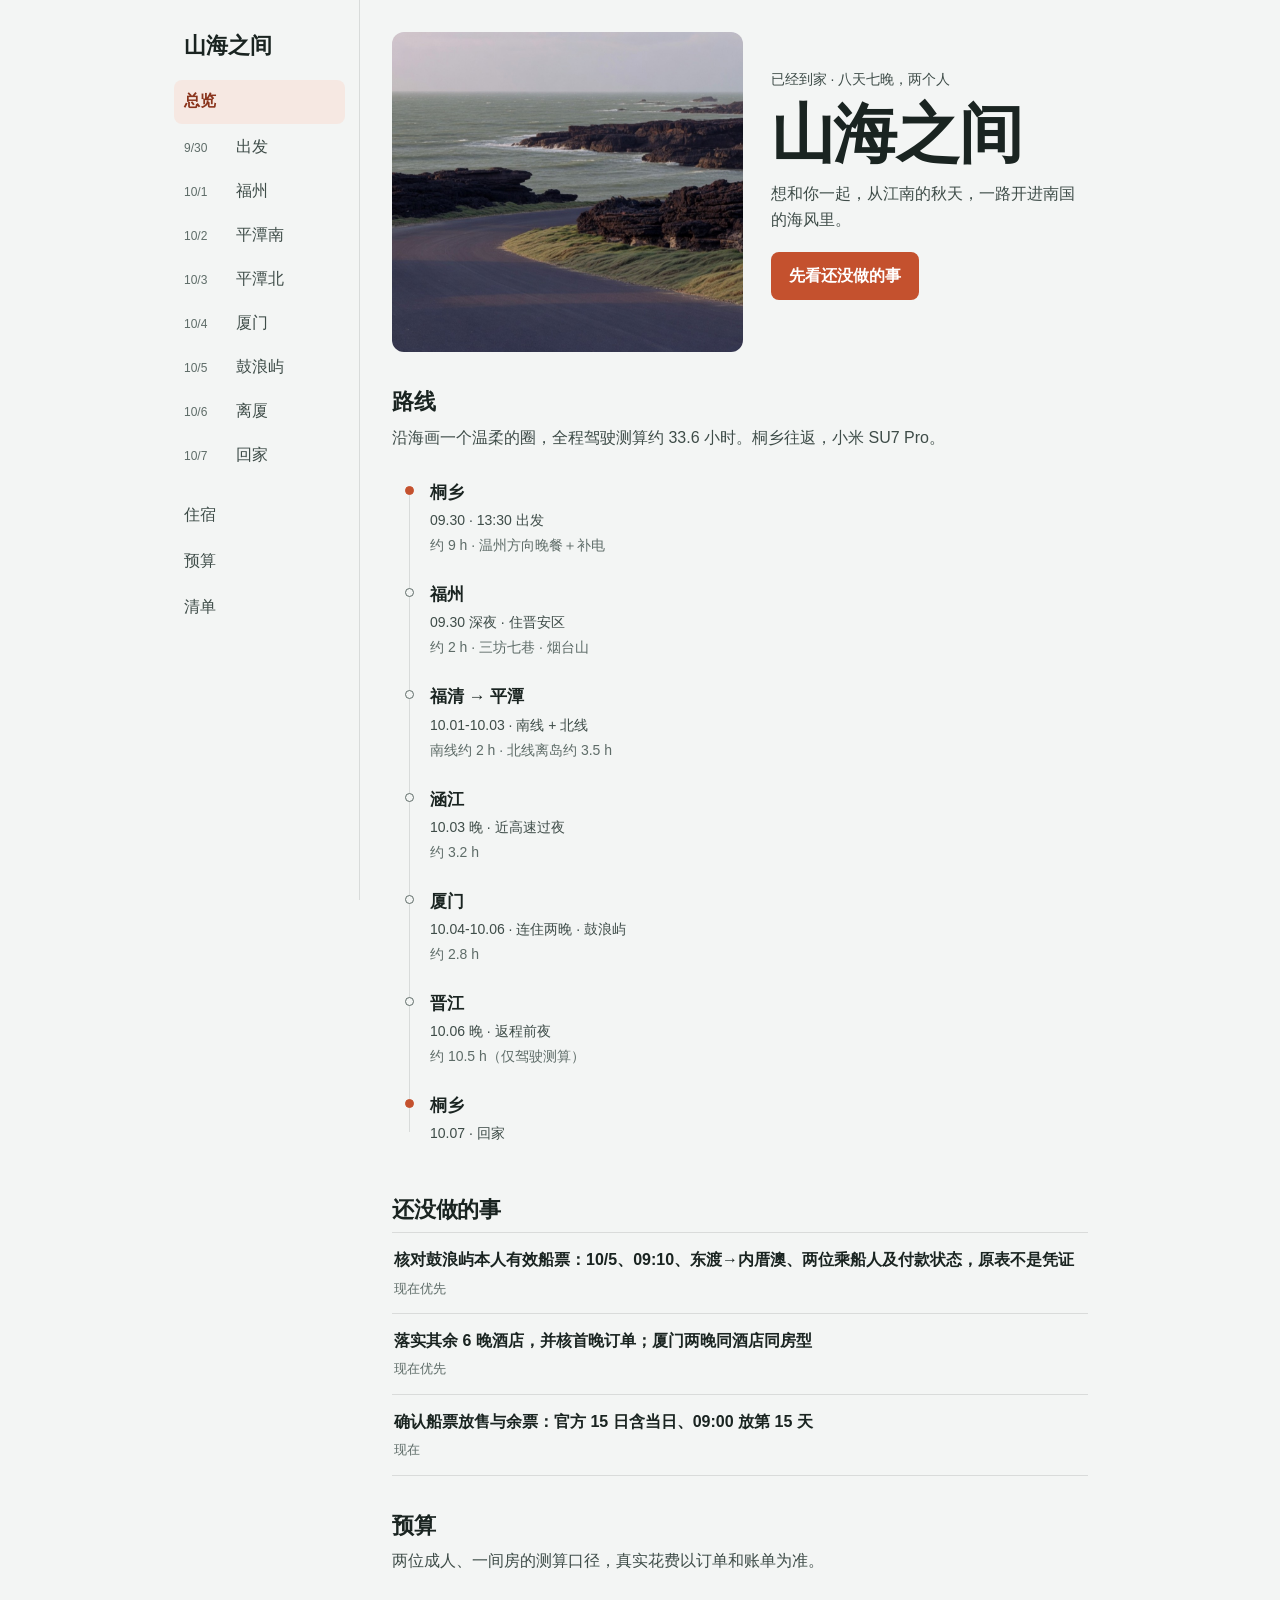
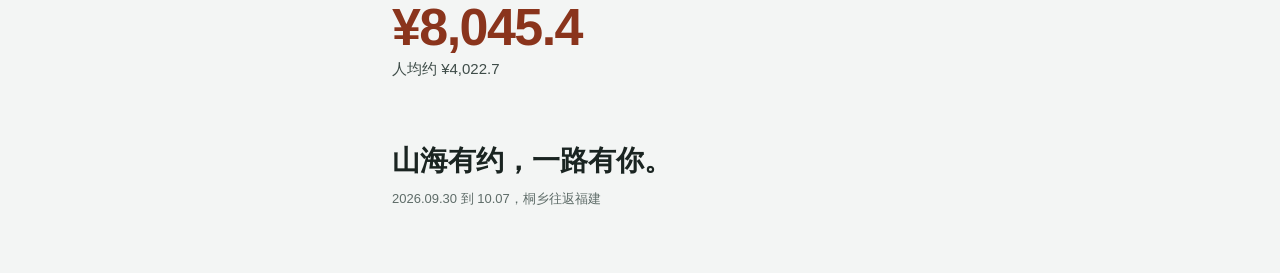
==== commit 1cfd57f9: "redesign: read one day at a time Keep the itinerary facts and replace the long scroll with a day swi" ====
--- a/index.html
+++ b/index.html
@@ -2,462 +2,1067 @@
 <html lang="zh-CN">
 <head>
 <meta charset="UTF-8">
-<meta name="viewport" content="width=device-width, initial-scale=1.0">
-<title>山海之间 · 福建国庆自驾路书 · 2026</title>
-<meta name="description" content="2026.09.30–10.07 桐乡往返 · 福州 平潭 厦门 晋江 · 8天7晚自驾路书">
+<meta name="viewport" content="width=device-width, initial-scale=1">
+<meta name="robots" content="noindex, nofollow">
+<meta name="color-scheme" content="light">
+<meta name="theme-color" content="#f3f5f4">
+<title>山海之间，福建国庆自驾路书</title>
+<meta name="description" content="2026年9月30日到10月7日，桐乡往返福建。福州、平潭、厦门、晋江，八天七晚自驾路书。">
+<link rel="icon" href="data:image/svg+xml,%3Csvg xmlns='http://www.w3.org/2000/svg' viewBox='0 0 32 32'%3E%3Crect width='32' height='32' rx='7' fill='%238a341c'/%3E%3C/svg%3E">
 <style>
-:root{
-  --bg:#fafaf8;
-  --card:#ffffff;
-  --text:#1d1d1f;
-  --gray:#86868b;
-  --gray-2:#6e6e73;
-  --line:rgba(0,0,0,.09);
-  --accent:#c14e2c;
-  --font:-apple-system,BlinkMacSystemFont,"PingFang SC","Hiragino Sans GB","Microsoft YaHei",sans-serif;
-}
-*{margin:0;padding:0;box-sizing:border-box}
-html{scroll-behavior:smooth}
-body{
-  background:var(--bg);color:var(--text);
-  font-family:var(--font);font-weight:400;
-  line-height:1.75;-webkit-font-smoothing:antialiased;
-  font-variant-numeric:tabular-nums;
-}
-::selection{background:var(--accent);color:#fff}
-a{color:inherit;text-decoration:none}
-.wrap{max-width:760px;margin:0 auto;padding:0 22px}
-section{scroll-margin-top:72px}
-
-/* reveal */
-.rv{opacity:0;transform:translateY(14px);transition:opacity .55s ease-out,transform .55s ease-out}
-.rv.on{opacity:1;transform:none}
-@media(prefers-reduced-motion:reduce){
-  html{scroll-behavior:auto}
-  .rv{opacity:1;transform:none;transition:none}
-  .alt-body{transition:none!important}
-}
-
-/* top nav */
-#nav{position:fixed;top:0;left:0;right:0;z-index:50;
-  background:rgba(250,250,248,.82);backdrop-filter:blur(14px);-webkit-backdrop-filter:blur(14px);
-  border-bottom:1px solid var(--line);
-  transform:translateY(-100%);transition:transform .4s ease-out}
-#nav.show{transform:none}
-#nav .bar{max-width:760px;margin:0 auto;padding:0 16px;height:52px;
-  display:flex;align-items:center;gap:6px;overflow-x:auto;scrollbar-width:none}
-#nav .bar::-webkit-scrollbar{display:none}
-#nav .brand{font-weight:700;font-size:14px;letter-spacing:.06em;margin-right:8px;white-space:nowrap}
-#nav a{flex:none;font-size:12.5px;color:var(--gray-2);padding:4px 9px;border-radius:14px;transition:color .25s,background .25s}
-#nav a:hover{color:var(--text)}
-#nav a.act{background:var(--text);color:#fff}
-#nav .dv{flex:none;width:1px;height:16px;background:var(--line);margin:0 4px}
-
-/* hero */
-#hero{min-height:92svh;display:flex;align-items:center}
-#hero .in{padding:120px 0 80px}
-.kicker{font-size:12.5px;font-weight:600;letter-spacing:.32em;color:var(--accent);margin-bottom:22px}
-#hero h1{font-size:clamp(38px,8.4vw,62px);font-weight:700;letter-spacing:.01em;line-height:1.22}
-#hero .date{margin-top:18px;font-size:clamp(15px,3.4vw,18px);color:var(--gray-2);letter-spacing:.04em;overflow-wrap:break-word}
-@media(max-width:560px){#hero .date{font-size:14px;letter-spacing:0}}
-#cd{margin-top:40px;display:flex;align-items:baseline;gap:20px;flex-wrap:wrap}
-#cd .c{display:flex;align-items:baseline;gap:5px}
-#cd .v{font-size:clamp(24px,5.4vw,32px);font-weight:600;line-height:1}
-#cd .u{font-size:12px;color:var(--gray)}
-#cd .cap{width:100%;font-size:12px;color:var(--gray);margin-top:2px;letter-spacing:.05em}
-#hero .love{margin-top:44px;padding-top:24px;border-top:1px solid var(--line);
-  font-size:15.5px;color:var(--gray-2)}
-.scroll-hint{margin-top:56px;font-size:11.5px;letter-spacing:.3em;color:var(--gray)}
-
-/* section head */
-.sec{padding:84px 0 8px}
-.sh{margin-bottom:36px}
-.sh .k{font-size:11.5px;font-weight:600;letter-spacing:.3em;color:var(--accent);margin-bottom:10px}
-.sh h2{font-size:clamp(24px,5.4vw,32px);font-weight:700;letter-spacing:.02em}
-.sh p{margin-top:8px;font-size:13.5px;color:var(--gray)}
-
-/* route */
-.stops{position:relative;margin-left:6px}
-.stop{position:relative;padding:0 0 34px 30px;border-left:1px solid var(--line)}
-.stop:last-child{padding-bottom:4px}
-.stop::before{content:"";position:absolute;left:-5px;top:7px;width:9px;height:9px;border-radius:50%;
-  background:var(--bg);border:1.5px solid var(--gray)}
-.stop.end::before{background:var(--accent);border-color:var(--accent)}
-.stop .t{display:flex;align-items:baseline;gap:12px;flex-wrap:wrap}
-.stop .city{font-size:16.5px;font-weight:600}
-.stop .dt{font-size:12.5px;color:var(--gray)}
-.stop .dr{margin-top:3px;font-size:12.5px;color:var(--gray-2)}
-
-/* day block */
-.day{padding:64px 0;border-top:1px solid var(--line)}
-.day-head{display:grid;grid-template-columns:110px 1fr;gap:6px 22px;align-items:start;margin-bottom:34px}
-.dno{font-size:clamp(54px,11vw,80px);font-weight:700;line-height:.95;color:rgba(0,0,0,.09);letter-spacing:-.02em}
-.dtt .dt1{font-size:13px;color:var(--gray);letter-spacing:.08em}
-.dtt .dt2{font-size:clamp(19px,4.6vw,24px);font-weight:700;margin-top:4px;letter-spacing:.02em}
-.dtt .meta{margin-top:8px;font-size:12.5px;color:var(--gray-2)}
-.dtt .plan{grid-column:1/-1;margin-top:14px;font-size:14.5px;color:var(--text);max-width:640px}
-@media(max-width:560px){.day-head{grid-template-columns:1fr}.dno{font-size:56px}}
-
-/* timeline */
-.tl{border-top:1px solid var(--line)}
-.sg{display:grid;grid-template-columns:86px 26px 1fr;padding:16px 0;border-bottom:1px solid var(--line)}
-.sg .tm{font-size:12.5px;color:var(--gray);padding-top:3px;letter-spacing:.02em}
-.sg .rl{position:relative}
-.sg .rl::before{content:"";position:absolute;left:50%;top:-16px;bottom:-16px;width:1px;background:var(--line)}
-.sg:first-child .rl::before{top:8px}
-.sg:last-child .rl::before{bottom:auto;height:12px}
-.sg .rl i{position:absolute;left:50%;top:8px;transform:translateX(-50%);
-  width:7px;height:7px;border-radius:50%;background:var(--bg);border:1.5px solid #b9b9be}
-.sg .bd .act{font-size:14.5px;font-weight:500;line-height:1.6}
-.sg .bd .hint{margin-top:3px;font-size:12.5px;color:var(--gray);line-height:1.7}
-@media(max-width:560px){.sg{grid-template-columns:64px 22px 1fr}}
-
-/* alternatives collapse */
-.alt{margin-top:22px}
-.alt-btn{width:100%;text-align:left;background:none;border:none;cursor:pointer;
-  font-family:var(--font);font-size:13px;color:var(--gray-2);padding:12px 2px;
-  border-top:1px dashed var(--line);display:flex;justify-content:space-between;align-items:center;
-  transition:color .25s}
-.alt-btn:hover{color:var(--accent)}
-.alt-btn .ar{transition:transform .35s ease-out;font-size:11px}
-.day.alt-open .alt-btn .ar{transform:rotate(180deg)}
-.alt-body{max-height:0;overflow:hidden;transition:max-height .5s ease-out}
-.alt-list{padding:2px 2px 8px}
-.alt-list li{list-style:none;display:grid;grid-template-columns:86px 1fr;gap:18px;
-  padding:9px 0;border-bottom:1px dashed var(--line);font-size:12.5px;color:var(--gray-2)}
-.alt-list li:last-child{border-bottom:none}
-.alt-list li .lt{color:var(--gray)}
-@media(max-width:560px){.alt-list li{grid-template-columns:64px 1fr}}
-
-/* simple lists (stay / budget / tips) */
-.rows{border-top:1px solid var(--line)}
-.row{display:flex;align-items:baseline;gap:16px;padding:15px 2px;border-bottom:1px solid var(--line)}
-.row .rd{flex:none;width:56px;font-size:13px;color:var(--gray)}
-.row .rb{flex:1;min-width:0}
-.row .rb .rn{font-size:14.5px;font-weight:500}
-.row .rb .rs{font-size:12.5px;color:var(--gray);margin-top:2px}
-.row .rp{flex:none;font-size:14.5px;font-weight:600}
-.row .rp small{display:block;font-size:11px;font-weight:400;color:var(--gray);text-align:right}
-.row.total .rn{font-size:16px;font-weight:700}
-.row.total .rp{font-size:19px;font-weight:700;color:var(--accent)}
-.row.sub .rn,.row.sub .rp{color:var(--gray-2);font-weight:400}
-.note-line{margin-top:14px;font-size:12px;color:var(--gray)}
-
-.todo li{list-style:none;display:flex;gap:14px;padding:13px 2px;border-bottom:1px solid var(--line);
-  font-size:13.5px;align-items:baseline}
-.todo li .sq{flex:none;width:8px;height:8px;border:1.5px solid var(--accent);border-radius:2px;transform:translateY(0)}
-.todo li .wh{margin-left:auto;flex:none;font-size:11.5px;color:var(--gray);white-space:nowrap}
-.todo{border-top:1px solid var(--line)}
-.rules{margin-top:44px}
-.rules li{list-style:none;padding:12px 2px;border-bottom:1px solid var(--line);font-size:13.5px;color:var(--gray-2)}
-.rules li b{color:var(--text);font-weight:600}
-.rules{border-top:1px solid var(--line)}
-.ghead{margin:44px 0 16px;font-size:12px;font-weight:600;letter-spacing:.26em;color:var(--gray)}
-
-/* footer */
-#fin{padding:110px 0 90px;text-align:center}
-#fin .q{font-size:clamp(20px,5vw,27px);font-weight:700;letter-spacing:.04em}
-#fin .q em{font-style:normal;color:var(--accent)}
-#fin .s{margin-top:16px;font-size:12px;letter-spacing:.22em;color:var(--gray)}
+/* 冷海岸路书。方差 5 / 动效 4 / 密度 6。一个浅色主题，朱红只做强调。 */
+:root {
+  --paper: #f3f5f4;
+  --surface: #fbfcfb;
+  --ink: #1a2421;
+  --ink-2: #3e4c48;
+  --weak: #5e6c68;
+  --line: rgba(26, 36, 33, .12);
+  --accent: #c4512e;
+  --accent-ink: #8a341c;
+  --accent-soft: #f6e8e2;
+  --radius: 12px;
+  --radius-sm: 8px;
+  --sans: "PingFang SC", "Noto Sans SC", "Hiragino Sans GB", "Microsoft YaHei", sans-serif;
+  --serif: "Songti SC", "Noto Serif SC", "Songti TC", "STSong", serif;
+  --shadow: 0 10px 28px rgba(26, 36, 33, .06);
+  --z-bar: 10;
+  --z-dock: 20;
+  --z-skip: 30;
+}
+* { box-sizing: border-box; }
+html { scroll-behavior: auto; }
+body {
+  margin: 0;
+  background: var(--paper);
+  color: var(--ink);
+  font-family: var(--sans);
+  font-size: 16px;
+  line-height: 1.65;
+  font-variant-numeric: tabular-nums;
+  -webkit-font-smoothing: antialiased;
+}
+img { max-width: 100%; display: block; }
+a { color: inherit; }
+button, input { font: inherit; }
+::selection { background: var(--accent-soft); color: var(--ink); }
+:focus { outline: none; }
+:focus-visible {
+  outline: 2px solid var(--accent-ink);
+  outline-offset: 3px;
+}
+.skip {
+  position: absolute;
+  left: 12px;
+  top: 8px;
+  z-index: var(--z-skip);
+  transform: translateY(-140%);
+  background: var(--accent-ink);
+  color: #fff;
+  text-decoration: none;
+  padding: 8px 12px;
+  border-radius: var(--radius-sm);
+}
+.skip:focus { transform: none; }
+
+.app { min-height: 100dvh; }
+.rail, .context { display: none; }
+.stage { min-width: 0; }
+
+.topbar {
+  position: sticky;
+  top: 0;
+  z-index: var(--z-bar);
+  background: rgba(243, 245, 244, .94);
+  border-bottom: 1px solid var(--line);
+}
+.brandrow {
+  display: flex;
+  align-items: center;
+  height: 48px;
+  padding: 0 16px;
+}
+.brandrow a {
+  font-weight: 650;
+  text-decoration: none;
+  letter-spacing: .04em;
+}
+.daystrip {
+  display: flex;
+  gap: 8px;
+  overflow-x: auto;
+  padding: 0 16px 10px;
+  scroll-snap-type: x proximity;
+}
+.chip {
+  flex: none;
+  scroll-snap-align: start;
+  min-height: 44px;
+  min-width: 64px;
+  padding: 4px 12px;
+  border-radius: var(--radius-sm);
+  text-decoration: none;
+  display: flex;
+  flex-direction: column;
+  justify-content: center;
+  background: transparent;
+  color: var(--ink-2);
+}
+.chip small { font-size: 11px; color: var(--weak); line-height: 1.2; }
+.chip b { font-size: 14px; font-weight: 620; line-height: 1.2; }
+.chip[aria-current="page"] { background: var(--accent-ink); color: #fff; }
+.chip[aria-current="page"] small { color: rgba(255,255,255,.82); }
+.chip:active { transform: translateY(1px); }
+
+.dock {
+  position: fixed;
+  left: 0; right: 0; bottom: 0;
+  z-index: var(--z-dock);
+  display: grid;
+  grid-template-columns: repeat(5, 1fr);
+  min-height: 64px;
+  padding-bottom: env(safe-area-inset-bottom);
+  background: var(--surface);
+  border-top: 1px solid var(--line);
+}
+.dock a {
+  display: flex;
+  align-items: center;
+  justify-content: center;
+  min-height: 44px;
+  text-decoration: none;
+  font-size: 14px;
+  color: var(--ink-2);
+}
+.dock a[aria-current="page"] { color: var(--accent-ink); font-weight: 700; }
+.dock a:active { transform: translateY(1px); }
+
+main {
+  padding: 18px 16px 28px;
+}
+body { padding-bottom: calc(72px + env(safe-area-inset-bottom)); }
+
+.hero-photo, .day-photo {
+  width: 100%;
+  object-fit: cover;
+  border-radius: var(--radius);
+  background: #e4e8e6;
+}
+.hero-photo { height: clamp(168px, 28vh, 240px); }
+.hero-copy { padding: 18px 2px 0; }
+.kicker { margin: 0; font-size: 14px; color: var(--ink-2); }
+h1 {
+  margin: 0 0 8px;
+  font-size: clamp(28px, 6vw, 40px);
+  font-weight: 680;
+  letter-spacing: -.02em;
+  line-height: 1.2;
+}
+.hero h1, .quote, .rail-brand { font-family: var(--serif); font-weight: 600; }
+.hero h1 {
+  margin: 8px 0 10px;
+  font-size: clamp(40px, 10vw, 64px);
+  line-height: 1.12;
+}
+.love {
+  margin: 0 0 18px;
+  max-width: 28em;
+  color: var(--ink-2);
+  text-wrap: pretty;
+}
+.btn {
+  display: inline-flex;
+  align-items: center;
+  justify-content: center;
+  min-height: 48px;
+  padding: 0 18px;
+  border-radius: var(--radius-sm);
+  background: var(--accent);
+  color: #fff;
+  text-decoration: none;
+  font-weight: 650;
+  white-space: nowrap;
+}
+.btn:hover { background: #b34424; }
+.btn:active { transform: translateY(1px); }
+
+.block { margin-top: 36px; }
+h2.sec {
+  margin: 0 0 8px;
+  font-size: 22px;
+  letter-spacing: -.01em;
+  line-height: 1.3;
+}
+.lead {
+  margin: 0 0 16px;
+  max-width: 38em;
+  color: var(--ink-2);
+  text-wrap: pretty;
+}
+
+.stops { position: relative; }
+.stop {
+  position: relative;
+  display: grid;
+  grid-template-columns: 18px 1fr;
+  column-gap: 12px;
+  row-gap: 2px;
+  padding: 12px 8px;
+  min-height: 44px;
+  border-radius: var(--radius-sm);
+  text-decoration: none;
+}
+.stop:hover { background: rgba(26, 36, 33, .04); }
+.stop:active { transform: translateY(1px); }
+.stop i {
+  grid-row: 1 / span 3;
+  justify-self: center;
+  width: 9px;
+  height: 9px;
+  margin-top: 7px;
+  border-radius: 50%;
+  border: 1.5px solid var(--weak);
+  background: var(--paper);
+  position: relative;
+  z-index: 1;
+}
+.stop.end i { background: var(--accent); border-color: var(--accent); }
+.stops::before {
+  content: "";
+  position: absolute;
+  left: 16.5px;
+  top: 28px;
+  bottom: 28px;
+  width: 1px;
+  background: var(--line);
+}
+.stop .city { font-size: 17px; font-weight: 650; }
+.stop .when, .stop .drive { grid-column: 2; color: var(--ink-2); font-size: 14px; }
+.stop .drive { color: var(--weak); }
+
+.open-item {
+  display: block;
+  padding: 14px 2px;
+  border-top: 1px solid var(--line);
+  text-decoration: none;
+}
+.open-item:last-child { border-bottom: 1px solid var(--line); }
+.open-item:hover { background: rgba(26, 36, 33, .03); }
+.open-item:active { transform: translateY(1px); }
+.open-item b { display: block; font-weight: 600; font-size: 16px; }
+.open-item span { display: block; margin-top: 4px; color: var(--weak); font-size: 13px; }
+.quiet { color: var(--ink-2); }
+
+.total-link {
+  display: block;
+  padding: 8px 0 4px;
+  text-decoration: none;
+}
+.total-link:hover .total-num { color: var(--accent-ink); }
+.total-num {
+  display: block;
+  font-size: clamp(36px, 8vw, 52px);
+  font-weight: 680;
+  letter-spacing: -.03em;
+  line-height: 1.1;
+  color: var(--accent-ink);
+}
+.total-sub { color: var(--ink-2); font-size: 15px; }
+
+.day-tools { display: flex; justify-content: flex-end; margin-bottom: 8px; }
+.glance-btn {
+  min-height: 44px;
+  padding: 0 14px;
+  border-radius: var(--radius-sm);
+  border: 1px solid var(--line);
+  background: var(--surface);
+  color: var(--ink);
+  font-weight: 620;
+  cursor: pointer;
+}
+.glance-btn:hover { background: #eef2f0; }
+.glance-btn:active { transform: translateY(1px); }
+body.glance .glance-btn { background: var(--accent-soft); color: var(--accent-ink); border-color: transparent; }
+
+.day-photo { height: clamp(150px, 24vh, 210px); margin-bottom: 16px; }
+.day-date { margin: 0; color: var(--weak); font-size: 14px; }
+.day h1 { font-size: clamp(28px, 6vw, 36px); margin: 4px 0 8px; }
+.is-off { display: none; }
+.stay-chip.static { background: transparent; color: var(--ink-2); padding-left: 0; }
+.context-lab { margin-top: 22px; }
+.context-copy { margin: 8px 0 0; color: var(--ink-2); font-size: 15px; max-width: 36em; }
+.context .stay { padding-left: 0; padding-right: 0; }
+.home-line { margin: 8px 0; font-weight: 680; }
+.rules-title { margin-top: 36px; }
+.noscript-note { padding: 24px; }
+#route, #open-block, .stay, .group, .day { scroll-margin-top: 112px; }
+.meta, .plan, .how, .cut, .note, .ask { max-width: 40em; text-wrap: pretty; }
+.meta { margin: 0 0 8px; color: var(--ink-2); font-size: 15px; }
+.plan { margin: 0 0 14px; font-size: 16px; }
+.stay-chip {
+  display: inline-flex;
+  align-items: center;
+  min-height: 44px;
+  margin: 4px 0 16px;
+  padding: 6px 10px;
+  border-radius: var(--radius-sm);
+  background: var(--accent-soft);
+  color: var(--accent-ink);
+  text-decoration: none;
+  font-weight: 620;
+}
+.stay-chip:hover { background: #f0ddd4; }
+.stay-chip:active { transform: translateY(1px); }
+.note {
+  margin: 0 0 18px;
+  padding: 12px 14px;
+  background: var(--surface);
+  border-radius: var(--radius);
+  color: var(--ink-2);
+  font-size: 15px;
+}
+.note .lab { color: var(--accent-ink); }
+
+.seg { padding: 16px 0; border-top: 1px solid var(--line); }
+.seg:last-child { border-bottom: 1px solid var(--line); }
+.tm { margin: 0; color: var(--accent-ink); font-size: 13px; font-weight: 700; }
+.act { margin: 2px 0 0; font-size: 17px; line-height: 1.45; font-weight: 680; }
+.how, .cut { margin: 10px 0 0; color: var(--ink-2); font-size: 15px; }
+.cut { margin-top: 12px; padding-left: 12px; border-left: 2px solid var(--accent); }
+.lab { display: block; margin-bottom: 2px; font-size: 12px; font-weight: 650; color: var(--weak); }
+.cut .lab { color: var(--accent-ink); }
+body.glance .how, body.glance .cut { display: none; }
+body.glance .act { font-size: 20px; }
+body.glance .tm { font-size: 15px; }
+
+.pager { display: flex; justify-content: space-between; gap: 12px; margin-top: 22px; }
+.pager a {
+  min-height: 44px;
+  display: inline-flex;
+  align-items: center;
+  color: var(--accent-ink);
+  font-weight: 680;
+  text-decoration: none;
+}
+.pager a:active { transform: translateY(1px); }
+
+.stay {
+  display: grid;
+  grid-template-columns: auto 1fr auto;
+  gap: 6px 12px;
+  padding: 16px 8px;
+  border-bottom: 1px solid var(--line);
+  border-radius: var(--radius-sm);
+  text-decoration: none;
+  color: inherit;
+}
+.stay:hover { background: rgba(26, 36, 33, .04); }
+.stay:active { transform: translateY(1px); }
+.stay .date { color: var(--weak); font-size: 14px; }
+.pill {
+  justify-self: start;
+  font-size: 12px;
+  font-weight: 700;
+  padding: 2px 8px;
+  border-radius: var(--radius-sm);
+  background: var(--surface);
+  color: var(--ink-2);
+  border: 1px solid var(--line);
+}
+.pill.on { background: var(--accent-soft); color: var(--accent-ink); border-color: transparent; }
+.stay .price { font-weight: 700; text-align: right; }
+.stay .price small { display: block; font-weight: 450; color: var(--weak); font-size: 12px; }
+.stay .name { grid-column: 1 / -1; font-size: 17px; font-weight: 680; }
+.ask { grid-column: 1 / -1; margin: 0; color: var(--ink-2); font-size: 15px; }
+
+.budget-top { margin-bottom: 18px; }
+.brow { padding: 14px 0; border-top: 1px solid var(--line); }
+.brow:last-of-type { border-bottom: 1px solid var(--line); }
+.brow-top { display: flex; justify-content: space-between; gap: 16px; align-items: baseline; }
+.bname { font-weight: 650; }
+.bamt { font-weight: 720; }
+.bdetail { margin: 4px 0 0; color: var(--ink-2); font-size: 15px; max-width: 40em; }
+.bar {
+  display: block;
+  height: 3px;
+  margin-top: 10px;
+  background: var(--accent);
+  transform-origin: left center;
+}
+.brow.sub .bname, .brow.sub .bamt, .brow.sub .bdetail { color: var(--ink-2); font-weight: 500; }
+.brow.sub .bar { background: var(--accent-ink); opacity: .45; }
+.foot-note { margin: 14px 0 0; color: var(--weak); font-size: 14px; max-width: 40em; }
+
+.group { margin-top: 22px; }
+.group h2 { margin: 0 0 4px; font-size: 18px; }
+.tasks { list-style: none; margin: 0; padding: 0; border-top: 1px solid var(--line); }
+.task {
+  display: grid;
+  grid-template-columns: 28px 1fr;
+  gap: 4px 12px;
+  align-items: start;
+  padding: 13px 2px;
+  border-bottom: 1px solid var(--line);
+  cursor: pointer;
+}
+.task input { width: 20px; height: 20px; margin-top: 3px; accent-color: var(--accent); }
+.task-text { font-size: 16px; }
+.when { grid-column: 2; color: var(--weak); font-size: 13px; }
+.rule { margin: 0; padding: 14px 0; border-bottom: 1px solid var(--line); color: var(--ink-2); max-width: 40em; }
+.rule strong { color: var(--ink); }
+.rule.hard { padding-left: 12px; border-left: 2px solid var(--accent); }
+
+.fin { margin-top: 48px; padding-top: 8px; }
+.quote { margin: 0; font-size: clamp(22px, 4vw, 28px); line-height: 1.35; }
+.fin-sub { margin: 8px 0 0; color: var(--weak); font-size: 13px; }
+.print-only { display: none; }
+
+@media (min-width: 800px) {
+  .task { grid-template-columns: 28px 1fr auto; align-items: center; }
+  .when { grid-column: auto; white-space: nowrap; }
+}
+@media (min-width: 1024px) {
+  body { padding-bottom: 0; }
+  .dock, .topbar { display: none; }
+  .app {
+    display: grid;
+    grid-template-columns: 200px minmax(0, 760px);
+    justify-content: center;
+  }
+  .app.has-day {
+    grid-template-columns: 200px minmax(0, 1fr) 250px;
+    justify-content: stretch;
+  }
+  .rail {
+    display: flex;
+    flex-direction: column;
+    gap: 2px;
+    position: sticky;
+    top: 0;
+    height: 100dvh;
+    overflow: auto;
+    padding: 22px 14px;
+    border-right: 1px solid var(--line);
+  }
+  .rail-brand {
+    font-family: var(--serif);
+    font-size: 22px;
+    text-decoration: none;
+    padding: 6px 10px 14px;
+  }
+  .rail a[data-nav], .rail-day {
+    display: flex;
+    align-items: baseline;
+    gap: 10px;
+    min-height: 44px;
+    padding: 8px 10px;
+    border-radius: var(--radius-sm);
+    text-decoration: none;
+    color: var(--ink-2);
+  }
+  .rail-day small { width: 42px; flex: none; color: var(--weak); font-size: 12px; }
+  .rail a:hover { background: rgba(26, 36, 33, .04); color: var(--ink); }
+  .rail a[aria-current="page"] {
+    background: var(--accent-soft);
+    color: var(--accent-ink);
+    font-weight: 700;
+  }
+  .rail a[aria-current="page"] small { color: var(--accent-ink); }
+  .rail-gap { height: 12px; }
+  .app.has-day .context {
+    display: block;
+    position: sticky;
+    top: 0;
+    align-self: start;
+    max-height: 100dvh;
+    overflow: auto;
+    padding: 28px 22px;
+    border-left: 1px solid var(--line);
+  }
+  main { padding: 32px 32px 64px; }
+  .hero {
+    display: grid;
+    grid-template-columns: 1.05fr .95fr;
+    gap: 28px;
+    align-items: center;
+  }
+  .hero-photo { height: 320px; }
+  .hero-copy { padding: 0; }
+  .day-note-inline, .stay-chip { display: none; }
+  .context .name { font-size: 16px; text-wrap: pretty; }
+  #route, #open-block, .stay, .group, .day { scroll-margin-top: 24px; }
+}
+@media (min-width: 1280px) {
+  .app.has-day {
+    grid-template-columns: 220px minmax(0, 720px) 280px;
+    justify-content: center;
+  }
+}
+@media (prefers-reduced-motion: no-preference) {
+  .fade { animation: rise .2s cubic-bezier(.16, 1, .3, 1); }
+  .bar { animation: grow .55s cubic-bezier(.16, 1, .3, 1); }
+  .chip, .stop, .stay, .btn, .glance-btn, .rail a, .dock a, .open-item, .stay-chip {
+    transition: background .2s cubic-bezier(.16, 1, .3, 1), color .2s cubic-bezier(.16, 1, .3, 1), transform .2s cubic-bezier(.16, 1, .3, 1);
+  }
+}
+@keyframes rise { from { opacity: 0; } to { opacity: 1; } }
+@keyframes grow { from { transform: scaleX(0); } to { transform: scaleX(1); } }
+
+@media print {
+  .is-off, .view, .day, .day-note-inline, .how, .cut { display: block !important; }
+  .rail, .dock, .topbar, .context, .skip, .glance-btn, .pager, .print-hide, .daystrip { display: none !important; }
+  .stay-chip { display: inline-flex !important; }
+  .print-only { display: block; margin: 0 0 12px; }
+  body { padding: 0; background: #fff; color: #000; }
+  main { padding: 0; }
+  .day { break-before: page; }
+  a { text-decoration: none; }
+  .btn, .chip[aria-current="page"] { background: transparent; color: #000; }
+}
 </style>
 </head>
 <body>
-
-<nav id="nav"><div class="bar">
-  <span class="brand">山海之间</span>
-  <span class="dv"></span>
-  <a href="#route" data-spy="route">路线</a>
-  <a href="#d1" data-spy="d1">D1</a><a href="#d2" data-spy="d2">D2</a>
-  <a href="#d3" data-spy="d3">D3</a><a href="#d4" data-spy="d4">D4</a>
-  <a href="#d5" data-spy="d5">D5</a><a href="#d6" data-spy="d6">D6</a>
-  <a href="#d7" data-spy="d7">D7</a><a href="#d8" data-spy="d8">D8</a>
-  <span class="dv"></span>
-  <a href="#stay" data-spy="stay">住宿</a>
-  <a href="#budget" data-spy="budget">预算</a>
-  <a href="#tips" data-spy="tips">提醒</a>
-</div></nav>
-
-<header id="hero"><div class="wrap"><div class="in">
-  <p class="kicker">2026 国庆 · 八天七晚 · 两个人</p>
-  <h1>山海之间<br>福建自驾路书</h1>
-  <p class="date">2026.09.30 — 10.07 · 桐乡往返 · 小米 SU7 Pro</p>
-  <div id="cd">
-    <span class="c"><span class="v" id="cd-d">–</span><span class="u">天</span></span>
-    <span class="c"><span class="v" id="cd-h">–</span><span class="u">小时</span></span>
-    <span class="c"><span class="v" id="cd-m">–</span><span class="u">分</span></span>
-    <span class="c"><span class="v" id="cd-s">–</span><span class="u">秒</span></span>
-    <span class="cap" id="cd-cap">距 9 月 30 日 13:30 出发</span>
+<a class="skip" href="#content">跳到内容</a>
+<p class="print-only">山海之间，2026.09.30 到 10.07，桐乡往返福建</p>
+<div class="app" id="app">
+  <aside class="rail" aria-label="目录">
+    <a class="rail-brand" href="#overview">山海之间</a>
+    <a href="#overview" data-nav="overview">总览</a>
+    <div id="rail-days"></div>
+    <div class="rail-gap"></div>
+    <a href="#stay" data-nav="stay">住宿</a>
+    <a href="#budget" data-nav="budget">预算</a>
+    <a href="#tips" data-nav="tips">清单</a>
+  </aside>
+  <div class="stage">
+    <header class="topbar">
+      <div class="brandrow"><a href="#overview">山海之间</a></div>
+      <nav class="daystrip" id="daystrip" aria-label="八天"></nav>
+    </header>
+    <main id="content" tabindex="-1">
+      <section class="view" id="overview">
+        <div class="hero">
+          <img class="hero-photo" src="img/hero.jpg" alt="平潭一带的礁石海岸和空着的公路" width="1800" height="1012">
+          <div class="hero-copy">
+            <p class="kicker"><span id="depart-line">还有几天出发</span> · 八天七晚，两个人</p>
+            <h1>山海之间</h1>
+            <p class="love">想和你一起，从江南的秋天，一路开进南国的海风里。</p>
+            <p class="cta-row"><a class="btn" id="cta" href="#tips">先看还没做的事</a></p>
+          </div>
+        </div>
+        <section class="block" id="route">
+          <h2 class="sec">路线</h2>
+          <p class="lead">沿海画一个温柔的圈，全程驾驶测算约 33.6 小时。桐乡往返，小米 SU7 Pro。</p>
+          <div class="stops" id="stops"></div>
+        </section>
+        <section class="block" id="open-block">
+          <h2 class="sec">还没做的事</h2>
+          <div id="open-list"></div>
+        </section>
+        <section class="block">
+          <h2 class="sec">预算</h2>
+          <p class="lead">两位成人、一间房的测算口径，真实花费以订单和账单为准。</p>
+          <a class="total-link" href="#budget">
+            <span class="total-num">¥8,045.4</span>
+            <span class="total-sub">人均约 ¥4,022.7</span>
+          </a>
+        </section>
+        <footer class="fin">
+          <p class="quote">山海有约，一路有你。</p>
+          <p class="fin-sub">2026.09.30 到 10.07，桐乡往返福建</p>
+        </footer>
+      </section>
+
+      <section class="view is-off" id="dayview">
+        <div class="day-tools print-hide">
+          <button type="button" class="glance-btn" id="glance" aria-pressed="false">只看做什么</button>
+        </div>
+        <div id="dayroot"></div>
+      </section>
+
+      <section class="view is-off" id="stay">
+        <h1>住宿</h1>
+        <p class="lead">七晚不加房，厦门两晚同一家不换。金额为预算示例，实付以订单为准。</p>
+        <div id="stay-list"></div>
+      </section>
+
+      <section class="view is-off" id="budget">
+        <h1>预算</h1>
+        <p class="lead">两位成人、一间房的测算口径，真实花费以订单和账单为准。</p>
+        <div class="budget-top">
+          <span class="total-num">¥8,045.4</span>
+          <span class="total-sub">人均约 ¥4,022.7</span>
+        </div>
+        <div id="budget-list"></div>
+        <p class="foot-note">核价优先级：7 晚酒店 → 船票本人有效订单 → 68海里 / 鼓浪屿景点票 → 停车与高速口径。</p>
+      </section>
+
+      <section class="view is-off" id="tips">
+        <h1>出发之前</h1>
+        <p class="lead">先搞定票、酒店、车，其他都是加分项。核实截至 2026.09.23。</p>
+        <div id="task-groups"></div>
+        <h2 class="sec rules-title">做减法的原则</h2>
+        <div id="rules"></div>
+        <p class="foot-note">勾选只记在这台浏览器里。清除网站数据后会丢掉。</p>
+      </section>
+    </main>
+    <nav class="dock" aria-label="主要">
+      <a href="#overview" data-nav="overview">总览</a>
+      <a href="#d1" data-nav="day" id="dock-trip">行程</a>
+      <a href="#stay" data-nav="stay">住宿</a>
+      <a href="#budget" data-nav="budget">预算</a>
+      <a href="#tips" data-nav="tips">清单</a>
+    </nav>
   </div>
-  <p class="love">想和你一起，从江南的秋天，一路开进南国的海风里。</p>
-  <p class="scroll-hint">向下滚动 · 看完整路书</p>
-</div></div></header>
-
-<section id="route" class="sec"><div class="wrap">
-  <div class="sh rv"><p class="k">ROUTE</p><h2>路线</h2>
-  <p>沿海画一个温柔的圈，全程驾驶测算约 33.6 小时。</p></div>
-  <div class="stops rv">
-    <div class="stop end"><div class="t"><span class="city">桐乡</span><span class="dt">09.30 · 13:30 出发</span></div><div class="dr">↓ 约 9 h · 温州方向晚餐＋补电</div></div>
-    <div class="stop"><div class="t"><span class="city">福州</span><span class="dt">09.30 深夜 · 住晋安区</span></div><div class="dr">↓ 约 2 h · 三坊七巷 · 烟台山</div></div>
-    <div class="stop"><div class="t"><span class="city">福清 → 平潭</span><span class="dt">10.01–10.03 · 南线 + 北线</span></div><div class="dr">↓ 南线约 2 h · 北线离岛约 3.5 h</div></div>
-    <div class="stop"><div class="t"><span class="city">涵江</span><span class="dt">10.03 晚 · 近高速过夜</span></div><div class="dr">↓ 约 3.2 h</div></div>
-    <div class="stop"><div class="t"><span class="city">厦门</span><span class="dt">10.04–10.06 · 连住两晚 · 鼓浪屿</span></div><div class="dr">↓ 约 2.8 h</div></div>
-    <div class="stop"><div class="t"><span class="city">晋江</span><span class="dt">10.06 晚 · 返程前夜</span></div><div class="dr">↓ 约 10.5 h（仅驾驶测算）</div></div>
-    <div class="stop end"><div class="t"><span class="city">桐乡</span><span class="dt">10.07 · 回家</span></div></div>
-  </div>
-</div></section>
-
-<section id="days" class="sec"><div class="wrap">
-  <div class="sh rv"><p class="k">DAY BY DAY</p><h2>八天路书</h2>
-  <p>一天一屏：主线时间轴在上，备选与删减收进折叠区。</p></div>
-  <div id="daylist"></div>
-</div></section>
-
-<section id="stay" class="sec"><div class="wrap">
-  <div class="sh rv"><p class="k">STAY</p><h2>住宿 · 七晚</h2>
-  <p>七晚不加房，厦门两晚同一家不换。金额为预算示例，实付以订单为准。</p></div>
-  <div class="rows rv">
-    <div class="row"><span class="rd">09.30</span><div class="rb"><div class="rn">福州 · 艾思顿S酒店（东二环泰禾广场店）</div><div class="rs">已选定，订单待核 · 过渡夜仅休息 · 长乐北路立洲大厦 3A，车库入口与跨夜保房需向前台确认</div></div><span class="rp">¥300<small>旧占位</small></span></div>
-    <div class="row"><span class="rd">10.01</span><div class="rb"><div class="rn">福清 · 宏路 / 清昌大道西段</div><div class="rs">未选定 · 经济型过渡夜，次日进平潭 · 核免费停车与安静房型</div></div><span class="rp">¥280</span></div>
-    <div class="row"><span class="rd">10.02</span><div class="rb"><div class="rn">平潭 · 县城万宝路 / 翠园路一带</div><div class="rs">未选定 · 平潭唯一住宿夜 · 国庆价差大，核房型、退订、是否临街吵</div></div><span class="rp">¥650</span></div>
-    <div class="row"><span class="rd">10.03</span><div class="rb"><div class="rn">莆田涵江 · 次日 G15 入口便利区</div><div class="rs">未选定 · 过一夜不做深度游 · 晚饭时补电，晚到提前电话保房</div></div><span class="rp">¥280</span></div>
-    <div class="row"><span class="rd">10.04</span><div class="rb"><div class="rn">厦门 · 吕厝 / 江头 / SM 周边</div><div class="rs">未选定 · 连住第 1 夜 · 车留酒店，核心区短打车</div></div><span class="rp">¥500</span></div>
-    <div class="row"><span class="rd">10.05</span><div class="rb"><div class="rn">厦门 · 同一酒店，不换房</div><div class="rs">未选定 · 连住第 2 夜 · 提前说连续住同房型，鼓浪屿当天轻装出行</div></div><span class="rp">¥500</span></div>
-    <div class="row"><span class="rd">10.06</span><div class="rb"><div class="rn">晋江 · G15 便利区（池店优先）</div><div class="rs">未选定 · 返程前早睡夜 · 前晚完成返程首段电量</div></div><span class="rp">¥350</span></div>
-  </div>
-</div></section>
-
-<section id="budget" class="sec"><div class="wrap">
-  <div class="sh rv"><p class="k">BUDGET</p><h2>预算</h2>
-  <p>两位成人、一间房的测算口径，真实花费以订单和账单为准。</p></div>
-  <div class="rows rv">
-    <div class="row"><div class="rb"><div class="rn">住宿 · 7 晚</div><div class="rs">300 / 280 / 650 / 280 / 500 / 500 / 350，均为预算假设</div></div><span class="rp">¥2,860</span></div>
-    <div class="row"><div class="rb"><div class="rn">餐饮 · 8 天</div><div class="rs">两人 × 8 天 × 每日 ¥120，正餐早餐小吃全含</div></div><span class="rp">¥1,920</span></div>
-    <div class="row"><div class="rb"><div class="rn">充电 · 全程</div><div class="rs">2,800 km × 20 kWh/100km × ¥1.8，保守口径</div></div><span class="rp">¥1,008</span></div>
-    <div class="row"><div class="rb"><div class="rn">短途打车 · 厦门核心区</div><div class="rs">两人共用总额</div></div><span class="rp">¥400</span></div>
-    <div class="row"><div class="rb"><div class="rn">停车 · 8 天预留</div><div class="rs">酒店免费停车可下调</div></div><span class="rp">¥320</span></div>
-    <div class="row"><div class="rb"><div class="rn">门票船票</div><div class="rs">68海里 76 ＋ 船票 70 ＋ 日光岩 100 ＋ 菽庄花园 60，含待核旧价</div></div><span class="rp">¥306</span></div>
-    <div class="row"><div class="rb"><div class="rn">高速通行 · 预留</div><div class="rs">免费条件未核，先留余量</div></div><span class="rp">¥300</span></div>
-    <div class="row"><div class="rb"><div class="rn">其他 · 饮水零碎</div><div class="rs">不含大件购物与临时加住</div></div><span class="rp">¥200</span></div>
-    <div class="row sub"><div class="rb"><div class="rn">备用金 10%</div><div class="rs">用于拥堵、改期等波动</div></div><span class="rp">¥731.4</span></div>
-    <div class="row total"><div class="rb"><div class="rn">总预算</div><div class="rs">人均约 ¥4,022.7</div></div><span class="rp">¥8,045.4</span></div>
-  </div>
-  <p class="note-line rv">核价优先级：7 晚酒店 → 船票本人有效订单 → 68海里 / 鼓浪屿景点票 → 停车与高速口径。</p>
-</div></section>
-
-<section id="tips" class="sec"><div class="wrap">
-  <div class="sh rv"><p class="k">BEFORE WE GO</p><h2>出发之前</h2>
-  <p>先搞定票、酒店、车，其他都是加分项。核实截至 2026.09.23。</p></div>
-  <p class="ghead rv">要核实的事</p>
-  <ul class="todo rv">
-    <li><span class="sq"></span><span>核对鼓浪屿本人有效船票：10/5、09:10、东渡→内厝澳、两位乘船人及付款状态，原表不是凭证</span><span class="wh">现在优先</span></li>
-    <li><span class="sq"></span><span>落实其余 6 晚酒店，并核首晚订单；厦门两晚同酒店同房型</span><span class="wh">现在优先</span></li>
-    <li><span class="sq"></span><span>艾思顿S酒店跨夜保房：告知可能凌晨到店，留存保房答复与车库入口定位</span><span class="wh">出发前</span></li>
-    <li><span class="sq"></span><span>确认船票放售与余票：官方 15 日含当日、09:00 放第 15 天</span><span class="wh">现在</span></li>
-    <li><span class="sq"></span><span>问清 7 晚停车权益：是否免费 / 保证车位、车库入口、限高、夜间出入，充电另问</span><span class="wh">下单前</span></li>
-    <li><span class="sq"></span><span>南普陀最新预约窗口：只从寺院正规平台操作</span><span class="wh">出发前</span></li>
-    <li><span class="sq"></span><span>核平潭国庆管制与停车：查平潭交警 / 景区当日通告</span><span class="wh">9/29 及 10/2–3 早晨</span></li>
-    <li><span class="sq"></span><span>核厦门核心区通行：不复制 2025 年单双号与接驳规则</span><span class="wh">9/29 及 10/4 入厦前</span></li>
-    <li><span class="sq"></span><span>轮胎、雨刷、胎压、ETC 检查；证件、充电宝、雨具、防晒装包</span><span class="wh">9/29</span></li>
-    <li><span class="sq"></span><span>看平潭 / 厦门天气预警与风浪：只用临近预报做决策</span><span class="wh">9/29 起逐日</span></li>
-    <li><span class="sq"></span><span>出发前完成补电：主站与备用站都确认，车机终点设为酒店完整门店</span><span class="wh">9/30 出门前</span></li>
-    <li><span class="sq"></span><span>核轮渡运行与退改消息：9/1 起新退改口径，订单规则优先</span><span class="wh">10/4 晚、10/5 早</span></li>
-    <li><span class="sq"></span><span>准备返程电量与早餐：次晨出发与首个可用站之间留合理余量</span><span class="wh">10/6 晚</span></li>
-  </ul>
-  <p class="ghead rv">做减法的原则</p>
-  <ul class="rules rv">
-    <li><b>所有新增点都可删，休息和赶船缓冲不可删。</b>这是整本路书唯一不许商量的一条。</li>
-    <li>删景点不删正餐：午饭、坐休、补水永远排在打卡前面，不用零食代替休息。</li>
-    <li>疲劳时不开车，不把辅助驾驶当休息；困了就进正规停车场或服务区，必要时临时加住。</li>
-    <li>到家时间不写死：10.5 h 只是驾驶测算，堵车、排队、吃饭都另算。</li>
-    <li>替换不叠加：上下杭之于烟台山、植物园之于南普陀、集美之于黄厝，一次只选一种。</li>
-  </ul>
-</div></section>
-
-<footer id="fin"><div class="wrap">
-  <p class="q rv">山海有约，一路有你<em>。</em></p>
-  <p class="s rv">2026.09.30 – 10.07 · 桐乡 ↔ 福建 · 写给你的路书</p>
-</div></footer>
-
+  <aside class="context" id="context" aria-label="这一天的住宿">
+    <p class="lab">这一晚</p>
+    <div id="context-stay"></div>
+    <p class="lab context-lab">执行提醒</p>
+    <p id="context-note" class="context-copy"></p>
+  </aside>
+</div>
+<noscript><p class="noscript-note">这页要靠浏览器脚本切换八天和记住勾选。请允许脚本后再打开。</p></noscript>
 <script>
-/* 数据：8 天 · 43 段路书（源自 Excel《每日详细路书》） */
-const DAYS=[
-{id:'d1',no:'01',date:'9月30日',wk:'周三',city:'桐乡 → 福州晋安区',
+const DAYS = [
+{id:'d1', no:'01', date:'9月30日', wk:'周三', city:'桐乡 → 福州晋安区',
  meta:'驾驶约 9 h · 预计深夜到 · 住 艾思顿S酒店（已选定，订单未核）',
  plan:'13:30 前后出发，温州方向晚餐＋补电，直达酒店入住。当天只赶路、休息，不加夜游；困了就近正规停车休息，不为零点出站硬撑。',
  note:'导航酒店全名 / 立洲大厦，不只搜泰禾广场；到达时间用实时导航重算。',
  segs:[
-  {tm:'出发前',act:'车辆、行李、订单检查',hint:'带证件、充电线、薄外套；联系酒店核 9/30 入住、10/1 退房与凌晨保房，索取车库入口定位；出发前补电，车机终点改为酒店完整门店。',cut:'疲劳或出发推迟：改住更近的正规酒店，10/1 少玩一个片区。'},
-  {tm:'13:30–18:00',act:'第一段驾驶，途中自主休息',hint:'每到休息区先判断人是否累，再判断电是否够；不把车机辅助驾驶当休息。选导航顺路、有备用桩的服务区。',cut:'拥堵时不为了所谓最优电价绕远。'},
-  {tm:'18:00–19:00',act:'温州 / 乐清方向服务区：晚饭、补电合并',hint:'先看排队再停车；等待明显较久且电量允许，换已确认可用的下一站；这里不是固定必停站。',cut:'充电完成也要休息够，不按充电速度催驾驶员。'},
-  {tm:'19:00 后',act:'继续南下，需要时加一次短充',hint:'宁德仅作动态备用补电区域；市区入口和停车预留 30–60 分钟；宁可提前补电，不把电量压到只够一处站。',cut:'疲劳时先在服务区休息或就近住宿，并联系酒店处理保房/退改；不因选定酒店而硬撑。'},
-  {tm:'深夜 · 按实况',act:'酒店办理入住、睡觉，不安排夜游',hint:'可能过零点到店，出发前让前台明确保房；含早、房型和订单付款仍待核；按前台发的车库入口入场，免费、空位、限高均需确认。',cut:'到得早也只在附近简单吃饭/休息；晚到不赶景点。酒店是否有充电桩尚未确认。'}
+  {tm:'出发前', act:'车辆、行李、订单检查', hint:'带证件、充电线、薄外套；联系酒店核 9/30 入住、10/1 退房与凌晨保房，索取车库入口定位；出发前补电，车机终点改为酒店完整门店。', cut:'疲劳或出发推迟：改住更近的正规酒店，10/1 少玩一个片区。'},
+  {tm:'13:30-18:00', act:'第一段驾驶，途中自主休息', hint:'每到休息区先判断人是否累，再判断电是否够；不把车机辅助驾驶当休息。选导航顺路、有备用桩的服务区。', cut:'拥堵时不为了所谓最优电价绕远。'},
+  {tm:'18:00-19:00', act:'温州 / 乐清方向服务区：晚饭、补电合并', hint:'先看排队再停车；等待明显较久且电量允许，换已确认可用的下一站；这里不是固定必停站。', cut:'充电完成也要休息够，不按充电速度催驾驶员。'},
+  {tm:'19:00 后', act:'继续南下，需要时加一次短充', hint:'宁德仅作动态备用补电区域；市区入口和停车预留 30-60 分钟；宁可提前补电，不把电量压到只够一处站。', cut:'疲劳时先在服务区休息或就近住宿，并联系酒店处理保房/退改；不因选定酒店而硬撑。'},
+  {tm:'深夜 · 按实况', act:'酒店办理入住、睡觉，不安排夜游', hint:'可能过零点到店，出发前让前台明确保房；含早、房型和订单付款仍待核；按前台发的车库入口入场，免费、空位、限高均需确认。', cut:'到得早也只在附近简单吃饭/休息；晚到不赶景点。酒店是否有充电桩尚未确认。'}
  ]},
-{id:'d2',no:'02',date:'10月1日',wk:'周四',city:'福州 → 福清',
+{id:'d2', no:'02', date:'10月1日', wk:'周四', city:'福州 → 福清',
  meta:'驾驶约 2 h · 10:00 左右出发，18:00 收尾 · 住 福清宏路 / 清昌大道西段',
  plan:'睡足、早餐退房；三坊七巷 → 午餐休息 → 烟台山 → 福清。默认退房带车和行李，不回酒店折返；上下杭只替换，不再叠加。',
- note:'每片区停一次车再步行；09:30–10:30 按睡眠顺延。',
+ note:'每片区停一次车再步行；09:30-10:30 按睡眠顺延。',
  segs:[
-  {tm:'09:30–10:30',act:'睡足、早餐、退房后出发',hint:'昨晚晚到则顺延，不强行早起；早餐是否包含按订单核；停车满就换外围备选。',cut:'11:30 后才出发就缩短三坊七巷，或与烟台山二选一；不压午饭和坐休。'},
-  {tm:'10:30–13:00',act:'三坊七巷 / 南后街：坊巷慢逛',hint:'南后街看整体街景，挑一两条坊巷走；爱心榕只顺路拍，热门机位不久排；停一次车后步行，不逐巷挪车。',cut:'不要求买全套故居联票；小院开放和收费现场看。'},
-  {tm:'13:00–14:15',act:'午餐、坐下休息',hint:'鱼丸、肉燕、捞化挑两样，不边走边凑午餐；饭后取车转场烟台山，按停车场入口导航。',cut:'免费交通仅作方便时的备选，不强制换长距离公共交通。'},
-  {tm:'14:30–17:30',act:'烟台山：坡道街巷、老建筑、江景',hint:'先走街巷，再找一处咖啡座；江边公开步道只选一段；停正规停车场，不把导航设在拥挤小街。',cut:'上下杭与烟台山二选一，不在当天凑三个历史街区。'},
-  {tm:'18:00–20:00',act:'取车去福清，晚饭入住',hint:'以第二天去平潭方便为准；有精力就顺便补电，不另找夜景；酒店停车权益先问。',cut:'离城堵就顺延到店，不再加福清景点。'}
+  {tm:'09:30-10:30', act:'睡足、早餐、退房后出发', hint:'昨晚晚到则顺延，不强行早起；早餐是否包含按订单核；停车满就换外围备选。', cut:'11:30 后才出发就缩短三坊七巷，或与烟台山二选一；不压午饭和坐休。'},
+  {tm:'10:30-13:00', act:'三坊七巷 / 南后街：坊巷慢逛', hint:'南后街看整体街景，挑一两条坊巷走；爱心榕只顺路拍，热门机位不久排；停一次车后步行，不逐巷挪车。', cut:'不要求买全套故居联票；小院开放和收费现场看。'},
+  {tm:'13:00-14:15', act:'午餐、坐下休息', hint:'鱼丸、肉燕、捞化挑两样，不边走边凑午餐；饭后取车转场烟台山，按停车场入口导航。', cut:'免费交通仅作方便时的备选，不强制换长距离公共交通。'},
+  {tm:'14:30-17:30', act:'烟台山：坡道街巷、老建筑、江景', hint:'先走街巷，再找一处咖啡座；江边公开步道只选一段；停正规停车场，不把导航设在拥挤小街。', cut:'上下杭与烟台山二选一，不在当天凑三个历史街区。'},
+  {tm:'18:00-20:00', act:'取车去福清，晚饭入住', hint:'以第二天去平潭方便为准；有精力就顺便补电，不另找夜景；酒店停车权益先问。', cut:'离城堵就顺延到店，不再加福清景点。'}
  ]},
-{id:'d3',no:'03',date:'10月2日',wk:'周五',city:'福清 → 平潭南线',
+{id:'d3', no:'03', date:'10月2日', wk:'周五', city:'福清 → 平潭南线',
  meta:'驾驶约 2 h · 09:00 出发，17:00 收尾 · 住 平潭县城万宝路 / 翠园路一带',
  plan:'68海里景区 → 午餐 → 坛南湾玩沙、海边坐坐，住平潭县城。猴研岛包含在 68 海里玩法内；龙王头看体力短逛或取消。',
  note:'南线正规停车场；天差就缩短海边，早点入住。',
  segs:[
-  {tm:'08:00–10:30',act:'早餐、出发、入岛',hint:'看进岛道路、南线景区入口和停车提示；导航景区正式停车场，勿跟路边揽客临停。',cut:'进岛延误 1h 以上，减少 68 海里停留，保住海边休息。'},
-  {tm:'10:30–12:15',act:'68海里景区：礁石海岸、海景纪念点',hint:'沿开放步道走一小圈，拍人和海的远景；大风不去暴露岩石边缘；票价沿用原表 38 作估算。',cut:'猴研岛不再作为独立第二个景区重复安排。'},
-  {tm:'12:15–14:00',act:'午餐、转场、休息',hint:'海鲜先问计价单位与加工费；不追离路线很远的网红店；餐饮停车与下一站距离一起看。',cut:'有强风或降雨，就延长室内休息、缩短沙滩。'},
-  {tm:'14:00–16:30',act:'坛南湾：玩沙、踏浪边缘、海边坐坐',hint:'选一片沙滩待着，不连续追三四个海湾；水上项目单独问价；只进明确开放区域。',cut:'浪大/雷雨不下水；玩海不是必须下海游泳。'},
-  {tm:'17:00–18:30',act:'入住、晚饭（龙王头可选）',hint:'先把行李放好；龙王头只作 30–45 分钟晚间短走，累了就直接吃饭；酒店停车后不频繁挪车。',cut:'已在坛南湾玩够就删龙王头；不为蓝眼泪熬夜。'}
+  {tm:'08:00-10:30', act:'早餐、出发、入岛', hint:'看进岛道路、南线景区入口和停车提示；导航景区正式停车场，勿跟路边揽客临停。', cut:'进岛延误 1h 以上，减少 68 海里停留，保住海边休息。'},
+  {tm:'10:30-12:15', act:'68海里景区：礁石海岸、海景纪念点', hint:'沿开放步道走一小圈，拍人和海的远景；大风不去暴露岩石边缘；票价沿用原表 38 作估算。', cut:'猴研岛不再作为独立第二个景区重复安排。'},
+  {tm:'12:15-14:00', act:'午餐、转场、休息', hint:'海鲜先问计价单位与加工费；不追离路线很远的网红店；餐饮停车与下一站距离一起看。', cut:'有强风或降雨，就延长室内休息、缩短沙滩。'},
+  {tm:'14:00-16:30', act:'坛南湾：玩沙、踏浪边缘、海边坐坐', hint:'选一片沙滩待着，不连续追三四个海湾；水上项目单独问价；只进明确开放区域。', cut:'浪大/雷雨不下水；玩海不是必须下海游泳。'},
+  {tm:'17:00-18:30', act:'入住、晚饭（龙王头可选）', hint:'先把行李放好；龙王头只作 30-45 分钟晚间短走，累了就直接吃饭；酒店停车后不频繁挪车。', cut:'已在坛南湾玩够就删龙王头；不为蓝眼泪熬夜。'}
  ]},
-{id:'d4',no:'04',date:'10月3日',wk:'周六',city:'平潭北线 → 涵江',
+{id:'d4', no:'04', date:'10月3日', wk:'周六', city:'平潭北线 → 涵江',
  meta:'驾驶约 3.5 h · 08:00 出发，15:30 收尾、16:00 争取离岛 · 住 莆田涵江近高速',
  plan:'北港村 → 长江澳 → 北部生态廊道精选观景段，下午离岛。镜沙/和平村二选一且替换北港；不再等长江澳日落。',
  note:'北线单向推进；保留离岛拥堵、补电余量。',
  segs:[
-  {tm:'08:00–09:15',act:'北港村：石头厝、海边小巷、早餐',hint:'逛公开街巷，拍石屋与海；不进居民院落；咖啡只选一家；以村外围正规停车为准。',cut:'想去镜沙/和平村，删减北港，不四处全跑。'},
-  {tm:'09:15–10:30',act:'北港 → 长江澳：风车海滩短停',hint:'只从允许停车的位置看海与风车；不为一个机位把车停在转弯处；找不到车位就跳过。',cut:'本日不等日落，避免夜间离岛再赶涵江。'},
-  {tm:'10:45–12:30',act:'北部生态廊道：精选 1–2 个观景点',hint:'看海岸层次、风车和山坡；按开放路段走，不追网上所有弯道；服从单向/接驳安排。',cut:'排队多就只看一个观景段，不耗完整半天。'},
-  {tm:'12:30–13:45',act:'午餐与坐休',hint:'吃热饭、补水；检查出岛导航与下个充电备选；优先有明确车位的店。',cut:'不能用零食代替休息来挤更多景点。'},
-  {tm:'13:45–15:30',act:'最后一段看景，按路况提前结束',hint:'只留一个补充点；15:30 开始返程动作，16:00 争取驶向出岛方向；不回头找遗漏机位。',cut:'导航显示出岛明显拥堵，立即取消最后一个点。'},
-  {tm:'16:00 后',act:'离岛、晚饭、入住涵江',hint:'19:00–20:30 到店只是安排目标，充电/拥堵会延后；选近次日高速方向的酒店。',cut:'兴化府街区不默认加；湄洲岛不挤进过夜间隙。'}
+  {tm:'08:00-09:15', act:'北港村：石头厝、海边小巷、早餐', hint:'逛公开街巷，拍石屋与海；不进居民院落；咖啡只选一家；以村外围正规停车为准。', cut:'想去镜沙/和平村，删减北港，不四处全跑。'},
+  {tm:'09:15-10:30', act:'北港 → 长江澳：风车海滩短停', hint:'只从允许停车的位置看海与风车；不为一个机位把车停在转弯处；找不到车位就跳过。', cut:'本日不等日落，避免夜间离岛再赶涵江。'},
+  {tm:'10:45-12:30', act:'北部生态廊道：精选 1-2 个观景点', hint:'看海岸层次、风车和山坡；按开放路段走，不追网上所有弯道；服从单向/接驳安排。', cut:'排队多就只看一个观景段，不耗完整半天。'},
+  {tm:'12:30-13:45', act:'午餐与坐休', hint:'吃热饭、补水；检查出岛导航与下个充电备选；优先有明确车位的店。', cut:'不能用零食代替休息来挤更多景点。'},
+  {tm:'13:45-15:30', act:'最后一段看景，按路况提前结束', hint:'只留一个补充点；15:30 开始返程动作，16:00 争取驶向出岛方向；不回头找遗漏机位。', cut:'导航显示出岛明显拥堵，立即取消最后一个点。'},
+  {tm:'16:00 后', act:'离岛、晚饭、入住涵江', hint:'19:00-20:30 到店只是安排目标，充电/拥堵会延后；选近次日高速方向的酒店。', cut:'兴化府街区不默认加；湄洲岛不挤进过夜间隙。'}
  ]},
-{id:'d5',no:'05',date:'10月4日',wk:'周日',city:'涵江 → 厦门',
+{id:'d5', no:'05', date:'10月4日', wk:'周日', city:'涵江 → 厦门',
  meta:'驾驶约 3.2 h · 08:00 出发，20:30 结束逛街 · 住 吕厝 / 江头 / SM（连住第 1 晚）',
  plan:'午前后到酒店；沙坡尾/大学路 → 演武大桥短走 → 八市 → 中山路。到店晚就删艺术西区或压缩中山路。',
  note:'岛内先停车；核心区短打车＋步行，不硬找免费位。',
  segs:[
-  {tm:'08:00–12:00',act:'出发、到店寄存、午餐',hint:'预计午前后抵达；未到入住时间就先寄存，不假定能提前拿房；车尽量留在酒店。',cut:'到厦门晚于 13:00：午休保留，下午删一个支点。'},
-  {tm:'12:00–13:45',act:'午饭、入住/休息',hint:'第一个下午不要拖着箱子逛；步行鞋、防晒、水带齐即可；轻装去核心区。',cut:'不为打卡餐厅跨城吃午饭。'},
-  {tm:'14:00–15:45',act:'沙坡尾避风坞 / 大学路：港湾街景、拍照',hint:'先沿水边看避风坞与建筑，再逛大学路；艺术西区只选小范围；遵当天交通组织选上下车点。',cut:'艺术西区逛店和长时间咖啡二选一。'},
-  {tm:'15:45–16:30',act:'演武大桥观景步道短走',hint:'拍双子塔与海、向鼓浪屿方向远望；只走开放步行区域；从沙坡尾步行转场，不再取车。',cut:'不等日落；风雨关闭或人太多就取消。'},
-  {tm:'16:30–17:00',act:'跨片区转场去八市',hint:'预留叫车/步行到可上车点的时间；不一路步行消耗腿力；按当天管控到外围上下车。',cut:'遇明显堵车，直接往八市外围，跳过零散拍照。'},
-  {tm:'17:00–18:15',act:'第八市场：市井街巷、小吃晚餐',hint:'一份主食＋两三样分食；喜欢烟火气就先逛，别等深夜才来；小巷不驾车穿行。',cut:'商户营业各异；不保证傍晚所有摊位仍营业。'},
-  {tm:'18:30–20:00',act:'中山路步行街：骑楼夜景、散步',hint:'夜景和小店各看一点，不每家网红店都排；大件伴手礼可留最后；回程叫车到可停点。',cut:'累了 19:00 就回酒店，明天赶船比夜逛更重要。'},
-  {tm:'20:00–21:00',act:'返店、核对船票、准备次日',hint:'看本人已支付有效订单、日期、码头、乘船人；证件装入随身包；车留酒店，不开到鼓浪屿。',cut:'原表 09:10 不是出票证明，没票就先解决船票。'}
+  {tm:'08:00-12:00', act:'出发、到店寄存、午餐', hint:'预计午前后抵达；未到入住时间就先寄存，不假定能提前拿房；车尽量留在酒店。', cut:'到厦门晚于 13:00：午休保留，下午删一个支点。'},
+  {tm:'12:00-13:45', act:'午饭、入住/休息', hint:'第一个下午不要拖着箱子逛；步行鞋、防晒、水带齐即可；轻装去核心区。', cut:'不为打卡餐厅跨城吃午饭。'},
+  {tm:'14:00-15:45', act:'沙坡尾避风坞 / 大学路：港湾街景、拍照', hint:'先沿水边看避风坞与建筑，再逛大学路；艺术西区只选小范围；遵当天交通组织选上下车点。', cut:'艺术西区逛店和长时间咖啡二选一。'},
+  {tm:'15:45-16:30', act:'演武大桥观景步道短走', hint:'拍双子塔与海、向鼓浪屿方向远望；只走开放步行区域；从沙坡尾步行转场，不再取车。', cut:'不等日落；风雨关闭或人太多就取消。'},
+  {tm:'16:30-17:00', act:'跨片区转场去八市', hint:'预留叫车/步行到可上车点的时间；不一路步行消耗腿力；按当天管控到外围上下车。', cut:'遇明显堵车，直接往八市外围，跳过零散拍照。'},
+  {tm:'17:00-18:15', act:'第八市场：市井街巷、小吃晚餐', hint:'一份主食＋两三样分食；喜欢烟火气就先逛，别等深夜才来；小巷不驾车穿行。', cut:'商户营业各异；不保证傍晚所有摊位仍营业。'},
+  {tm:'18:30-20:00', act:'中山路步行街：骑楼夜景、散步', hint:'夜景和小店各看一点，不每家网红店都排；大件伴手礼可留最后；回程叫车到可停点。', cut:'累了 19:00 就回酒店，明天赶船比夜逛更重要。'},
+  {tm:'20:00-21:00', act:'返店、核对船票、准备次日', hint:'看本人已支付有效订单、日期、码头、乘船人；证件装入随身包；车留酒店，不开到鼓浪屿。', cut:'原表 09:10 不是出票证明，没票就先解决船票。'}
  ]},
-{id:'d6',no:'06',date:'10月5日',wk:'周一',city:'厦门 · 鼓浪屿',
- meta:'驾驶约 0.6 h · 07:20 左右离店，08:00–08:10 到码头 · 住 原厦门酒店（连住第 2 晚）',
+{id:'d6', no:'06', date:'10月5日', wk:'周一', city:'厦门 · 鼓浪屿',
+ meta:'驾驶约 0.6 h · 07:20 左右离店，08:00-08:10 到码头 · 住 原厦门酒店（连住第 2 晚）',
  plan:'拟 09:10 东渡 → 内厝澳；日光岩 → 菽庄花园 → 龙头路 → 三丘田返程。排队久就删日光岩登顶或最美转角；午餐与休息不能删。',
  note:'原表班次不是已购凭证；去程定位「厦门邮轮中心厦鼓码头（东渡）」，不是中山路旁的轮渡码头；返程先看实际靠泊码头。',
  segs:[
-  {tm:'06:50–08:10',act:'早餐、出门、提前到东渡码头',hint:'07:20 左右出门；按酒店实测导航再提前；定位东渡邮轮中心，不是中山路旁厦门轮渡码头。',cut:'不要按日常 20 分钟车程计算国庆赶船。'},
-  {tm:'08:10–09:30',act:'安检、候船、按订单登船，东渡 → 内厝澳',hint:'进站、排队、洗手间放在预留时间内；航程约 20 分钟；两人普通票预算 ¥70，以实际订单船型为准。',cut:'未买到原班次：整天顺延或改班，别硬套时间。'},
-  {tm:'09:30–12:30',act:'内厝澳 → 日光岩 → 午餐',hint:'边走边看，不连续冲坡；日光岩排队久直接删登顶；岛上以步行为主。',cut:'腿累就保留街景和菽庄，不追完所有付费点。'},
-  {tm:'12:45–15:30',act:'菽庄花园 → 港仔后 → 龙头路',hint:'把庭园和海景当核心；港仔后坐一会，再去龙头路吃点东西；坡道和人流耗体力，留好余量。',cut:'下雨可延长开放的室内展区，仍留步行转场时间。'},
-  {tm:'15:30–18:30',act:'建筑街巷 → 三丘田 → 排队返程',hint:'最美转角只顺路拍；16:30 左右向码头收尾，不等最后一班；返程码头可能因日夜航而变，落地后再叫车。',cut:'17:40 前后先核当班终点；别默认一律回东渡。'},
-  {tm:'返厦后',act:'晚饭、回店休息',hint:'不再排另一个大景点；把次日行李整理好；跟实际下船码头走，不按早上起点叫车。',cut:'天气或排队拖后，直接酒店周边吃饭。'}
+  {tm:'06:50-08:10', act:'早餐、出门、提前到东渡码头', hint:'07:20 左右出门；按酒店实测导航再提前；定位东渡邮轮中心，不是中山路旁厦门轮渡码头。', cut:'不要按日常 20 分钟车程计算国庆赶船。'},
+  {tm:'08:10-09:30', act:'安检、候船、按订单登船，东渡 → 内厝澳', hint:'进站、排队、洗手间放在预留时间内；航程约 20 分钟；两人普通票预算 ¥70，以实际订单船型为准。', cut:'未买到原班次：整天顺延或改班，别硬套时间。'},
+  {tm:'09:30-12:30', act:'内厝澳 → 日光岩 → 午餐', hint:'边走边看，不连续冲坡；日光岩排队久直接删登顶；岛上以步行为主。', cut:'腿累就保留街景和菽庄，不追完所有付费点。'},
+  {tm:'12:45-15:30', act:'菽庄花园 → 港仔后 → 龙头路', hint:'把庭园和海景当核心；港仔后坐一会，再去龙头路吃点东西；坡道和人流耗体力，留好余量。', cut:'下雨可延长开放的室内展区，仍留步行转场时间。'},
+  {tm:'15:30-18:30', act:'建筑街巷 → 三丘田 → 排队返程', hint:'最美转角只顺路拍；16:30 左右向码头收尾，不等最后一班；返程码头可能因日夜航而变，落地后再叫车。', cut:'17:40 前后先核当班终点；别默认一律回东渡。'},
+  {tm:'返厦后', act:'晚饭、回店休息', hint:'不再排另一个大景点；把次日行李整理好；跟实际下船码头走，不按早上起点叫车。', cut:'天气或排队拖后，直接酒店周边吃饭。'}
  ]},
-{id:'d7',no:'07',date:'10月6日',wk:'周二',city:'厦门 → 晋江',
+{id:'d7', no:'07', date:'10月6日', wk:'周二', city:'厦门 → 晋江',
  meta:'驾驶约 2.8 h · 17:00 争取离厦，晚饭后补电 · 住 晋江 G15 便利区（池店优先）',
  plan:'默认南普陀 → 午休 → 黄厝海滩；16:00 左右返酒店取行李，17:00 北上。植物园替换上午、集美替换整个下午，两个替换不同时叠加。',
  note:'五店市仅到店早且不累才加；不赶泉州老城夜游。',
  segs:[
-  {tm:'08:30–10:15',act:'南普陀寺：寺院建筑、庭院慢走',hint:'按官方预约进入；只走寺院主区域，不把五老峰登山硬并入；车不一定能贴门口停。',cut:'植物园替换整个上午，默认不同时安排。'},
-  {tm:'10:15–11:00',act:'南华路 / 顶澳仔猫街二选一：小街短逛、咖啡坐休',hint:'只选一条街，不必专门找同款网红机位；以实际开放街巷为准。',cut:'厦大预约成功则用校园替换这段及部分上午，不免费加时。'},
-  {tm:'11:00–13:15',act:'午饭、午休、办理退房',hint:'先问延迟退房与寄存；未获同意按酒店时间退房，行李寄存；寄存后停车规则需酒店明确。',cut:'别为了卡退房而带箱子晒太阳。'},
-  {tm:'13:30–15:30',act:'黄厝海滩：海边坐坐、沙滩散步',hint:'黄厝和椰风寨选一个停留区；拍照选背光不强的位置，不保证晴天蓝海；看现场停车收费及空位。',cut:'集美学村＋十里长堤替换整个下午；不再返回海边补打卡。'},
-  {tm:'15:30–17:00',act:'取行李、离厦北上',hint:'先看高速出岛导航；17:00 争取开始往晋江，不再等日落；预估行李提取与车库出入耗时。',cut:'当日堵车多就更早收尾；放弃一处海滩比夜间赶路划算。'},
-  {tm:'18:30–21:00',act:'晋江入住、晚饭、补电',hint:'只有 19:00 前到店且驾驶员不累，才考虑五店市短逛；否则楼下吃饭睡觉；不临时换到泉州西街附近。',cut:'五店市不是必去；不和梧林、泉州老城一起凑。'}
+  {tm:'08:30-10:15', act:'南普陀寺：寺院建筑、庭院慢走', hint:'按官方预约进入；只走寺院主区域，不把五老峰登山硬并入；车不一定能贴门口停。', cut:'植物园替换整个上午，默认不同时安排。'},
+  {tm:'10:15-11:00', act:'南华路 / 顶澳仔猫街二选一：小街短逛、咖啡坐休', hint:'只选一条街，不必专门找同款网红机位；以实际开放街巷为准。', cut:'厦大预约成功则用校园替换这段及部分上午，不免费加时。'},
+  {tm:'11:00-13:15', act:'午饭、午休、办理退房', hint:'先问延迟退房与寄存；未获同意按酒店时间退房，行李寄存；寄存后停车规则需酒店明确。', cut:'别为了卡退房而带箱子晒太阳。'},
+  {tm:'13:30-15:30', act:'黄厝海滩：海边坐坐、沙滩散步', hint:'黄厝和椰风寨选一个停留区；拍照选背光不强的位置，不保证晴天蓝海；看现场停车收费及空位。', cut:'集美学村＋十里长堤替换整个下午；不再返回海边补打卡。'},
+  {tm:'15:30-17:00', act:'取行李、离厦北上', hint:'先看高速出岛导航；17:00 争取开始往晋江，不再等日落；预估行李提取与车库出入耗时。', cut:'当日堵车多就更早收尾；放弃一处海滩比夜间赶路划算。'},
+  {tm:'18:30-21:00', act:'晋江入住、晚饭、补电', hint:'只有 19:00 前到店且驾驶员不累，才考虑五店市短逛；否则楼下吃饭睡觉；不临时换到泉州西街附近。', cut:'五店市不是必去；不和梧林、泉州老城一起凑。'}
  ]},
-{id:'d8',no:'08',date:'10月7日',wk:'周三',city:'晋江 → 桐乡',
+{id:'d8', no:'08', date:'10月7日', wk:'周三', city:'晋江 → 桐乡',
  meta:'驾驶约 10.5 h · 早点出发，不承诺固定到家时刻 · 回家',
- plan:'06:30–07:00 出发，北上途中分段休息、吃饭、补电，返回桐乡。全天不安排景点；10.5h 仅驾驶测算，总耗时还要加休息和拥堵。',
+ plan:'06:30-07:00 出发，北上途中分段休息、吃饭、补电，返回桐乡。全天不安排景点；10.5h 仅驾驶测算，总耗时还要加休息和拥堵。',
  note:'前晚备好早餐与行李；按车机续航动态调整充电。',
  segs:[
-  {tm:'06:30–07:00',act:'离店、开始返程',hint:'前夜完成充电计划，早餐打包；早出发但以睡足为前提；核对出发 SOC、轮胎和剩余里程。',cut:'人未休息好就顺延，不用早起制造疲劳。'},
-  {tm:'全天',act:'分段驾驶、休息、充电',hint:'以车机实测能耗与导航为准，准备不止两处可选充电点；安排正餐和休息；到站余量按天气/排队上调。',cut:'到家时间不写死；堵车/疲劳时增加休息，必要时临时加住。'}
+  {tm:'06:30-07:00', act:'离店、开始返程', hint:'前夜完成充电计划，早餐打包；早出发但以睡足为前提；核对出发 SOC、轮胎和剩余里程。', cut:'人未休息好就顺延，不用早起制造疲劳。'},
+  {tm:'全天', act:'分段驾驶、休息、充电', hint:'以车机实测能耗与导航为准，准备不止两处可选充电点；安排正餐和休息；到站余量按天气/排队上调。', cut:'到家时间不写死；堵车/疲劳时增加休息，必要时临时加住。'}
  ]}
 ];
 
-/* 渲染日卡 */
-const list=document.getElementById('daylist');
-list.innerHTML=DAYS.map(d=>`
-<article class="day rv" id="${d.id}">
-  <div class="day-head">
-    <div class="dno">${d.no}</div>
-    <div class="dtt">
-      <p class="dt1">${d.date} · ${d.wk}</p>
-      <p class="dt2">${d.city}</p>
-      <p class="meta">${d.meta}</p>
-      <p class="plan">${d.plan}</p>
-    </div>
-  </div>
-  <div class="tl">
-    ${d.segs.map(s=>`
-    <div class="sg">
-      <span class="tm">${s.tm}</span><span class="rl"><i></i></span>
-      <div class="bd"><p class="act">${s.act}</p><p class="hint">${s.hint}</p></div>
-    </div>`).join('')}
-  </div>
-  <div class="alt">
-    <button class="alt-btn" type="button" aria-expanded="false">
-      <span>当天备选与删减 · ${d.segs.length} 条</span><span class="ar">↓</span>
-    </button>
-    <div class="alt-body"><ul class="alt-list">
-      <li><span class="lt">执行提醒</span><span>${d.note}</span></li>
-      ${d.segs.map(s=>`<li><span class="lt">${s.tm}</span><span>${s.cut}</span></li>`).join('')}
-    </ul></div>
-  </div>
-</article>`).join('');
-
-/* 折叠 */
-list.querySelectorAll('.day').forEach(day=>{
-  const btn=day.querySelector('.alt-btn'),body=day.querySelector('.alt-body');
-  btn.addEventListener('click',()=>{
-    const open=day.classList.toggle('alt-open');
-    btn.setAttribute('aria-expanded',open);
-    body.style.maxHeight=open?body.scrollHeight+'px':'0px';
+const DAY_META = [
+  {id:'d1', chip:'9/30', short:'出发', img:null, alt:'', stay:0},
+  {id:'d2', chip:'10/1', short:'福州', img:'img/fuzhou.jpg', alt:'福州老街的骑楼和榕树', stay:1},
+  {id:'d3', chip:'10/2', short:'平潭南', img:'img/pingtan-south.jpg', alt:'平潭南线的沙滩和礁石', stay:2},
+  {id:'d4', chip:'10/3', short:'平潭北', img:'img/pingtan-north.jpg', alt:'平潭北线远处的风车和海', stay:3},
+  {id:'d5', chip:'10/4', short:'厦门', img:'img/xiamen.jpg', alt:'厦门傍晚的小渔港', stay:4},
+  {id:'d6', chip:'10/5', short:'鼓浪屿', img:'img/gulangyu.jpg', alt:'鼓浪屿通向海边的老巷', stay:5},
+  {id:'d7', chip:'10/6', short:'离厦', img:null, alt:'', stay:6},
+  {id:'d8', chip:'10/7', short:'回家', img:null, alt:'', stay:-1}
+];
+
+const STAYS = [
+  {id:'stay-d1', day:'d1', date:'09.30', name:'福州 · 艾思顿S酒店（东二环泰禾广场店）', detail:'已选定，订单待核 · 过渡夜仅休息 · 长乐北路立洲大厦 3A，车库入口与跨夜保房需向前台确认', status:'已选定，待核', on:true, price:'¥300', note:'旧占位'},
+  {id:'stay-d2', day:'d2', date:'10.01', name:'福清 · 宏路 / 清昌大道西段', detail:'未选定 · 经济型过渡夜，次日进平潭 · 核免费停车与安静房型', status:'还没订', on:false, price:'¥280', note:''},
+  {id:'stay-d3', day:'d3', date:'10.02', name:'平潭 · 县城万宝路 / 翠园路一带', detail:'未选定 · 平潭唯一住宿夜 · 国庆价差大，核房型、退订、是否临街吵', status:'还没订', on:false, price:'¥650', note:''},
+  {id:'stay-d4', day:'d4', date:'10.03', name:'莆田涵江 · 次日 G15 入口便利区', detail:'未选定 · 过一夜不做深度游 · 晚饭时补电，晚到提前电话保房', status:'还没订', on:false, price:'¥280', note:''},
+  {id:'stay-d5', day:'d5', date:'10.04', name:'厦门 · 吕厝 / 江头 / SM 周边', detail:'未选定 · 连住第 1 夜 · 车留酒店，核心区短打车', status:'还没订', on:false, price:'¥500', note:''},
+  {id:'stay-d6', day:'d6', date:'10.05', name:'厦门 · 同一酒店，不换房', detail:'未选定 · 连住第 2 夜 · 提前说连续住同房型，鼓浪屿当天轻装出行', status:'还没订', on:false, price:'¥500', note:''},
+  {id:'stay-d7', day:'d7', date:'10.06', name:'晋江 · G15 便利区（池店优先）', detail:'未选定 · 返程前早睡夜 · 前晚完成返程首段电量', status:'还没订', on:false, price:'¥350', note:''}
+];
+
+const BUDGET = [
+  {name:'住宿 · 7 晚', detail:'300 / 280 / 650 / 280 / 500 / 500 / 350，均为预算假设', amount:2860, show:'¥2,860'},
+  {name:'餐饮 · 8 天', detail:'两人 × 8 天 × 每日 ¥120，正餐早餐小吃全含', amount:1920, show:'¥1,920'},
+  {name:'充电 · 全程', detail:'2,800 km × 20 kWh/100km × ¥1.8，保守口径', amount:1008, show:'¥1,008'},
+  {name:'短途打车 · 厦门核心区', detail:'两人共用总额', amount:400, show:'¥400'},
+  {name:'停车 · 8 天预留', detail:'酒店免费停车可下调', amount:320, show:'¥320'},
+  {name:'门票船票', detail:'68海里 76 ＋ 船票 70 ＋ 日光岩 100 ＋ 菽庄花园 60，含待核旧价', amount:306, show:'¥306'},
+  {name:'高速通行 · 预留', detail:'免费条件未核，先留余量', amount:300, show:'¥300'},
+  {name:'其他 · 饮水零碎', detail:'不含大件购物与临时加住', amount:200, show:'¥200'},
+  {name:'备用金 10%', detail:'用于拥堵、改期等波动', amount:731.4, show:'¥731.4', sub:true}
+];
+const TOTAL = 8045.4;
+
+const STOPS = [
+  {city:'桐乡', when:'09.30 · 13:30 出发', drive:'约 9 h · 温州方向晚餐＋补电', go:'d1', end:true},
+  {city:'福州', when:'09.30 深夜 · 住晋安区', drive:'约 2 h · 三坊七巷 · 烟台山', go:'d2', end:false},
+  {city:'福清 → 平潭', when:'10.01-10.03 · 南线 + 北线', drive:'南线约 2 h · 北线离岛约 3.5 h', go:'d3', end:false},
+  {city:'涵江', when:'10.03 晚 · 近高速过夜', drive:'约 3.2 h', go:'d4', end:false},
+  {city:'厦门', when:'10.04-10.06 · 连住两晚 · 鼓浪屿', drive:'约 2.8 h', go:'d5', end:false},
+  {city:'晋江', when:'10.06 晚 · 返程前夜', drive:'约 10.5 h（仅驾驶测算）', go:'d7', end:false},
+  {city:'桐乡', when:'10.07 · 回家', drive:'', go:'d8', end:true}
+];
+
+const TASKS = [
+  {id:'ferry', group:'现在', when:'现在优先', text:'核对鼓浪屿本人有效船票：10/5、09:10、东渡→内厝澳、两位乘船人及付款状态，原表不是凭证'},
+  {id:'hotels', group:'现在', when:'现在优先', text:'落实其余 6 晚酒店，并核首晚订单；厦门两晚同酒店同房型'},
+  {id:'release', group:'现在', when:'现在', text:'确认船票放售与余票：官方 15 日含当日、09:00 放第 15 天'},
+  {id:'hold', group:'出发前', when:'出发前', text:'艾思顿S酒店跨夜保房：告知可能凌晨到店，留存保房答复与车库入口定位'},
+  {id:'parking', group:'出发前', when:'下单前', text:'问清 7 晚停车权益：是否免费 / 保证车位、车库入口、限高、夜间出入，充电另问'},
+  {id:'temple', group:'出发前', when:'出发前', text:'南普陀最新预约窗口：只从寺院正规平台操作'},
+  {id:'pingtan', group:'出发前', when:'9/29 及 10/2-3 早晨', text:'核平潭国庆管制与停车：查平潭交警 / 景区当日通告'},
+  {id:'xiamen', group:'出发前', when:'9/29 及 10/4 入厦前', text:'核厦门核心区通行：不复制 2025 年单双号与接驳规则'},
+  {id:'car', group:'出发前', when:'9/29', text:'轮胎、雨刷、胎压、ETC 检查；证件、充电宝、雨具、防晒装包'},
+  {id:'weather', group:'出发前', when:'9/29 起逐日', text:'看平潭 / 厦门天气预警与风浪：只用临近预报做决策'},
+  {id:'charge', group:'出发前', when:'9/30 出门前', text:'出发前完成补电：主站与备用站都确认，车机终点设为酒店完整门店'},
+  {id:'boat', group:'路上', when:'10/4 晚、10/5 早', text:'核轮渡运行与退改消息：9/1 起新退改口径，订单规则优先'},
+  {id:'return', group:'路上', when:'10/6 晚', text:'准备返程电量与早餐：次晨出发与首个可用站之间留合理余量'}
+];
+
+const RULES = [
+  {hard:true, html:'<strong>所有新增点都可删，休息和赶船缓冲不可删。</strong>这是整本路书唯一不许商量的一条。'},
+  {hard:false, html:'删景点不删正餐：午饭、坐休、补水永远排在打卡前面，不用零食代替休息。'},
+  {hard:false, html:'疲劳时不开车，不把辅助驾驶当休息；困了就进正规停车场或服务区，必要时临时加住。'},
+  {hard:false, html:'到家时间不写死：10.5 h 只是驾驶测算，堵车、排队、吃饭都另算。'},
+  {hard:false, html:'替换不叠加：上下杭之于烟台山、植物园之于南普陀、集美之于黄厝，一次只选一种。'}
+];
+
+const DAY_BY_DATE = {
+  '2026-09-30':'d1','2026-10-01':'d2','2026-10-02':'d3','2026-10-03':'d4',
+  '2026-10-04':'d5','2026-10-05':'d6','2026-10-06':'d7','2026-10-07':'d8'
+};
+const START = new Date('2026-09-30T13:30:00+08:00').getTime();
+const AFTER = new Date('2026-10-08T00:00:00+08:00').getTime();
+const CHECK_KEY = 'shanhai-2026-checks';
+const GLANCE_KEY = 'shanhai-2026-glance';
+const reduce = matchMedia('(prefers-reduced-motion: reduce)').matches;
+
+function esc(s) {
+  return String(s).replace(/[&<>"']/g, c => ({'&':'&amp;','<':'&lt;','>':'&gt;','"':'&quot;',"'":'&#39;'}[c]));
+}
+function plain(s) { return esc(String(s).replaceAll('—','，').replaceAll('–','-')); }
+
+let memoryChecks = null;
+function loadChecks() {
+  try {
+    const raw = localStorage.getItem(CHECK_KEY);
+    memoryChecks = raw ? JSON.parse(raw) : {};
+    if (!memoryChecks || typeof memoryChecks !== 'object') memoryChecks = {};
+  } catch (e) {
+    if (!memoryChecks) memoryChecks = {};
+  }
+  return memoryChecks;
+}
+function saveChecks(data) {
+  memoryChecks = data;
+  try { localStorage.setItem(CHECK_KEY, JSON.stringify(data)); } catch (e) {}
+}
+function phase() {
+  const now = Date.now();
+  if (now >= AFTER) return 'after';
+  if (now >= START) return 'during';
+  return 'before';
+}
+function shanghaiYMD() {
+  return new Intl.DateTimeFormat('en-CA', {timeZone:'Asia/Shanghai', year:'numeric', month:'2-digit', day:'2-digit'}).format(new Date());
+}
+function tripHash() {
+  if (phase() === 'during') return '#' + (DAY_BY_DATE[shanghaiYMD()] || 'd1');
+  if (phase() === 'after') return '#d8';
+  return '#d1';
+}
+function departText() {
+  const now = Date.now();
+  if (now >= AFTER) return '已经到家';
+  if (now >= START) {
+    const id = DAY_BY_DATE[shanghaiYMD()];
+    const day = DAYS.find(d => d.id === id);
+    const meta = DAY_META.find(d => d.id === id);
+    return day ? '今天是 ' + day.date + '，' + meta.short : '这几天在路上';
+  }
+  let diff = START - now;
+  const d = Math.floor(diff / 864e5); diff -= d * 864e5;
+  const h = Math.floor(diff / 36e5);
+  if (d <= 0 && h <= 0) return '不到 1 小时就出发';
+  if (d <= 0) return '还有 ' + h + ' 小时出发';
+  return '还有 ' + d + ' 天 ' + h + ' 小时出发';
+}
+
+let focusTask = null;
+let primed = false;
+let state = {view:'overview', day:null, scroll:null};
+
+function parseHash(hash) {
+  const h = (hash || '').replace(/^#/, '');
+  if (!h || h === 'overview') return {view:'overview', day:null, scroll:null};
+  if (h === 'route') return {view:'overview', day:null, scroll:'route'};
+  if (/^d[1-8]$/.test(h)) return {view:'day', day:h, scroll:null};
+  if (h === 'stay' || h === 'budget' || h === 'tips') return {view:h, day:null, scroll:null};
+  if (/^stay-d[1-7]$/.test(h)) return {view:'stay', day:null, scroll:h};
+  return {view:'overview', day:null, scroll:null};
+}
+function specNow() {
+  if (!location.hash) {
+    const id = phase() === 'during' ? DAY_BY_DATE[shanghaiYMD()] : null;
+    if (id) return {view:'day', day:id, scroll:null};
+    return {view:'overview', day:null, scroll:null};
+  }
+  return parseHash(location.hash);
+}
+
+function build() {
+  const checks = loadChecks();
+  document.getElementById('rail-days').innerHTML = DAY_META.map(m =>
+    '<a class="rail-day" href="#' + m.id + '" data-day="' + m.id + '"><small>' + m.chip + '</small><span>' + esc(m.short) + '</span></a>'
+  ).join('');
+  document.getElementById('daystrip').innerHTML = DAY_META.map(m =>
+    '<a class="chip" href="#' + m.id + '" data-day="' + m.id + '"><small>' + m.chip + '</small><b>' + esc(m.short) + '</b></a>'
+  ).join('');
+  document.getElementById('stops').innerHTML = STOPS.map(s =>
+    '<a class="stop' + (s.end ? ' end' : '') + '" href="#' + s.go + '"><i></i><span class="city">' + plain(s.city) + '</span><span class="when">' + plain(s.when) + '</span>' +
+    (s.drive ? '<span class="drive">' + plain(s.drive) + '</span>' : '') + '</a>'
+  ).join('');
+  document.getElementById('dayroot').innerHTML = DAYS.map((d, i) => {
+    const meta = DAY_META[i];
+    const stay = meta.stay >= 0 ? STAYS[meta.stay] : null;
+    const prev = i > 0 ? DAYS[i - 1].id : '';
+    const next = i < DAYS.length - 1 ? DAYS[i + 1].id : '';
+    const photo = meta.img ? '<img class="day-photo" src="' + meta.img + '" alt="' + esc(meta.alt) + '" width="1800" height="1012">' : '';
+    const chip = stay
+      ? '<a class="stay-chip" href="#' + stay.id + '">住 ' + plain(stay.name) + ' · ' + plain(stay.status) + '</a>'
+      : '<p class="stay-chip static">今晚到家，不住酒店</p>';
+    const segs = d.segs.map(s =>
+      '<article class="seg"><p class="tm">' + plain(s.tm) + '</p><h2 class="act">' + plain(s.act) + '</h2><p class="how"><span class="lab">怎么走</span>' + plain(s.hint) + '</p><p class="cut"><span class="lab">可以不做</span>' + plain(s.cut) + '</p></article>'
+    ).join('');
+    return '<article class="day is-off" id="' + d.id + '">' + photo +
+      '<p class="day-date">' + plain(d.date) + ' ' + plain(d.wk) + '</p><h1>' + plain(d.city) + '</h1>' +
+      '<p class="meta">' + plain(d.meta) + '</p><p class="plan">' + plain(d.plan) + '</p>' + chip +
+      '<p class="note day-note-inline"><span class="lab">执行提醒</span>' + plain(d.note) + '</p>' +
+      segs +
+      '<div class="pager print-hide">' +
+        (prev ? '<a href="#' + prev + '">前一天</a>' : '<span></span>') +
+        (next ? '<a href="#' + next + '">后一天</a>' : '') +
+      '</div></article>';
+  }).join('');
+  document.getElementById('stay-list').innerHTML = STAYS.map(s =>
+    '<a class="stay" id="' + s.id + '" href="#' + s.day + '"><span class="date">' + s.date + '</span><span class="pill' + (s.on ? ' on' : '') + '">' + plain(s.status) + '</span><span class="price">' + s.price + (s.note ? '<small>' + plain(s.note) + '</small>' : '') + '</span><span class="name">' + plain(s.name) + '</span><p class="ask">' + plain(s.detail) + '</p></a>'
+  ).join('');
+  document.getElementById('budget-list').innerHTML = BUDGET.map(b => {
+    const pct = Math.max(1.5, (b.amount / TOTAL) * 100);
+    return '<div class="brow' + (b.sub ? ' sub' : '') + '"><div class="brow-top"><span class="bname">' + plain(b.name) + '</span><span class="bamt">' + b.show + '</span></div><p class="bdetail">' + plain(b.detail) + '</p><span class="bar" style="width:' + pct.toFixed(2) + '%"></span></div>';
+  }).join('');
+  const groups = ['现在', '出发前', '路上'];
+  document.getElementById('task-groups').innerHTML = groups.map(g => {
+    const items = TASKS.filter(t => t.group === g).map(t =>
+      '<li><label class="task"><input type="checkbox" id="task-' + t.id + '" data-id="' + t.id + '"' + (checks[t.id] ? ' checked' : '') + '><span class="task-text">' + plain(t.text) + '</span><span class="when">' + plain(t.when) + '</span></label></li>'
+    ).join('');
+    return '<section class="group"><h2>' + g + '</h2><ul class="tasks">' + items + '</ul></section>';
+  }).join('');
+  document.getElementById('rules').innerHTML = RULES.map(r =>
+    '<p class="rule' + (r.hard ? ' hard' : '') + '">' + r.html + '</p>'
+  ).join('');
+  renderOpen();
+  const glanceOn = (() => { try { return localStorage.getItem(GLANCE_KEY) === '1'; } catch (e) { return false; } })();
+  document.body.classList.toggle('glance', glanceOn);
+  const gbtn = document.getElementById('glance');
+  gbtn.setAttribute('aria-pressed', glanceOn ? 'true' : 'false');
+  gbtn.textContent = glanceOn ? '看完整说明' : '只看做什么';
+  gbtn.addEventListener('click', () => {
+    const on = !document.body.classList.contains('glance');
+    document.body.classList.toggle('glance', on);
+    gbtn.setAttribute('aria-pressed', on ? 'true' : 'false');
+    gbtn.textContent = on ? '看完整说明' : '只看做什么';
+    try { localStorage.setItem(GLANCE_KEY, on ? '1' : '0'); } catch (e) {}
   });
-});
-window.addEventListener('resize',()=>{
-  document.querySelectorAll('.day.alt-open .alt-body').forEach(b=>b.style.maxHeight=b.scrollHeight+'px');
-});
-
-/* 倒计时 */
-const T0=new Date('2026-09-30T13:30:00+08:00').getTime();
-const cdD=document.getElementById('cd-d'),cdH=document.getElementById('cd-h'),
-      cdM=document.getElementById('cd-m'),cdS=document.getElementById('cd-s'),
-      cap=document.getElementById('cd-cap');
-function tick(){
-  let diff=T0-Date.now();
-  if(diff<=0){cap.textContent='旅途已开启，一路平安 ♥';cdD.textContent='0';cdH.textContent='0';cdM.textContent='0';cdS.textContent='0';return;}
-  const d=Math.floor(diff/864e5);diff-=d*864e5;
-  const h=Math.floor(diff/36e5);diff-=h*36e5;
-  const m=Math.floor(diff/6e4);diff-=m*6e4;
-  cdD.textContent=d;cdH.textContent=h;cdM.textContent=m;cdS.textContent=Math.floor(diff/1e3);
-}
-tick();setInterval(tick,1000);
-
-/* 滚动淡入 */
-const io=new IntersectionObserver(es=>es.forEach(e=>{
-  if(e.isIntersecting){e.target.classList.add('on');io.unobserve(e.target);}
-}),{threshold:.1,rootMargin:'0px 0px -4% 0px'});
-document.querySelectorAll('.rv').forEach(n=>io.observe(n));
-
-/* 吸顶导航 + scrollspy */
-const nav=document.getElementById('nav');
-new IntersectionObserver(es=>es.forEach(e=>{
-  nav.classList.toggle('show',!e.isIntersecting);
-}),{threshold:.1}).observe(document.getElementById('hero'));
-const links=[...document.querySelectorAll('#nav a')];
-const spyMap=new Map(links.map(a=>[a.dataset.spy,a]));
-const spy=new IntersectionObserver(es=>{
-  es.forEach(e=>{
-    if(e.isIntersecting){
-      links.forEach(a=>a.classList.remove('act'));
-      const a=spyMap.get(e.target.id);
-      if(a){a.classList.add('act');a.scrollIntoView({block:'nearest',inline:'center'});}
-    }
+  document.getElementById('task-groups').addEventListener('change', (e) => {
+    const box = e.target;
+    if (!box.matches('input[type=checkbox]')) return;
+    const data = loadChecks();
+    if (box.checked) data[box.dataset.id] = true;
+    else delete data[box.dataset.id];
+    saveChecks(data);
+    renderOpen();
   });
-},{rootMargin:'-25% 0px -60% 0px'});
-['route','d1','d2','d3','d4','d5','d6','d7','d8','stay','budget','tips'].forEach(id=>{
-  const n=document.getElementById(id);if(n)spy.observe(n);
-});
+  document.addEventListener('click', (e) => {
+    const focused = e.target.closest('[data-focus]');
+    if (focused) focusTask = focused.getAttribute('data-focus');
+    else if (e.target.closest('#cta')) focusTask = 'first-open';
+    else focusTask = null;
+  });
+  arrowNav(document.getElementById('daystrip'));
+  arrowNav(document.getElementById('rail-days'));
+}
+
+function renderOpen() {
+  const checks = loadChecks();
+  const open = TASKS.filter(t => !checks[t.id]).slice(0, 3);
+  const box = document.getElementById('open-list');
+  if (!open.length) {
+    box.innerHTML = '<p class="quiet">清单都勾完了。</p>';
+    return;
+  }
+  box.innerHTML = open.map(t =>
+    '<a class="open-item" href="#tips" data-focus="task-' + t.id + '"><b>' + plain(t.text) + '</b><span>' + plain(t.when) + '</span></a>'
+  ).join('');
+}
+
+function arrowNav(container) {
+  container.addEventListener('keydown', (e) => {
+    if (e.altKey || e.metaKey || e.ctrlKey) return;
+    if (!['ArrowRight','ArrowLeft','ArrowDown','ArrowUp'].includes(e.key)) return;
+    const links = [...container.querySelectorAll('a')];
+    const i = links.indexOf(document.activeElement);
+    if (i < 0) return;
+    const delta = (e.key === 'ArrowRight' || e.key === 'ArrowDown') ? 1 : -1;
+    const next = links[i + delta];
+    if (!next) return;
+    e.preventDefault();
+    next.click();
+    requestAnimationFrame(() => next.focus());
+  });
+}
+
+function setOff(el, off) {
+  if (!el) return;
+  el.classList.toggle('is-off', off);
+}
+function showContext(dayId) {
+  const meta = DAY_META.find(m => m.id === dayId);
+  const day = DAYS.find(d => d.id === dayId);
+  const stay = meta.stay >= 0 ? STAYS[meta.stay] : null;
+  const box = document.getElementById('context-stay');
+  if (!stay) {
+    box.innerHTML = '<p class="home-line">今晚到家，不住酒店。</p>';
+  } else {
+    box.innerHTML = '<a class="stay" href="#' + stay.id + '"><span class="date">' + stay.date + '</span><span class="pill' + (stay.on ? ' on' : '') + '">' + plain(stay.status) + '</span><span class="price">' + stay.price + '</span><span class="name">' + plain(stay.name) + '</span><p class="ask">' + plain(stay.detail) + '</p></a>';
+  }
+  document.getElementById('context-note').textContent = day.note.replaceAll('—', '，').replaceAll('–', '-');
+}
+
+function render() {
+  state = specNow();
+  const app = document.getElementById('app');
+  app.classList.toggle('has-day', state.view === 'day');
+  setOff(document.getElementById('overview'), state.view !== 'overview');
+  setOff(document.getElementById('dayview'), state.view !== 'day');
+  setOff(document.getElementById('stay'), state.view !== 'stay');
+  setOff(document.getElementById('budget'), state.view !== 'budget');
+  setOff(document.getElementById('tips'), state.view !== 'tips');
+  setOff(document.getElementById('daystrip'), !(state.view === 'overview' || state.view === 'day'));
+  DAYS.forEach(d => setOff(document.getElementById(d.id), !(state.view === 'day' && state.day === d.id)));
+  if (state.view === 'day') showContext(state.day);
+  const navKey = state.view === 'day' ? 'day' : state.view;
+  document.querySelectorAll('[data-nav]').forEach(a => {
+    if (a.dataset.nav === navKey) a.setAttribute('aria-current', 'page');
+    else a.removeAttribute('aria-current');
+  });
+  document.querySelectorAll('[data-day]').forEach(a => {
+    if (state.view === 'day' && a.dataset.day === state.day) a.setAttribute('aria-current', 'page');
+    else a.removeAttribute('aria-current');
+  });
+  const dockTrip = document.getElementById('dock-trip');
+  dockTrip.href = state.view === 'day' ? '#' + state.day : tripHash();
+  const strip = document.getElementById('daystrip');
+  if (strip && getComputedStyle(strip).display !== 'none') {
+    strip.querySelector('a[aria-current="page"]')?.scrollIntoView({inline:'center', block:'nearest'});
+  }
+  if (primed) {
+    const main = document.getElementById('content');
+    main.classList.remove('fade');
+    void main.offsetWidth;
+    main.classList.add('fade');
+  }
+  if (state.view === 'tips' && focusTask) {
+    const box = focusTask === 'first-open'
+      ? document.querySelector('#task-groups input:not(:checked)')
+      : document.getElementById(focusTask);
+    focusTask = null;
+    settleScroll();
+    if (box) box.focus();
+    return;
+  }
+  settleScroll();
+  requestAnimationFrame(settleScroll);
+  setTimeout(settleScroll, 40);
+}
+function settleScroll() {
+  if (state.scroll) {
+    document.getElementById(state.scroll)?.scrollIntoView({block:'start', behavior:'auto'});
+    return;
+  }
+  window.scrollTo(0, 0);
+}
+
+function tickDepart() {
+  const el = document.getElementById('depart-line');
+  if (el) el.textContent = departText();
+}
+
+build();
+tickDepart();
+render();
+primed = true;
+window.addEventListener('hashchange', render);
+setInterval(tickDepart, 60000);
+if ('scrollRestoration' in history) history.scrollRestoration = 'manual';
 </script>
 </body>
 </html>
